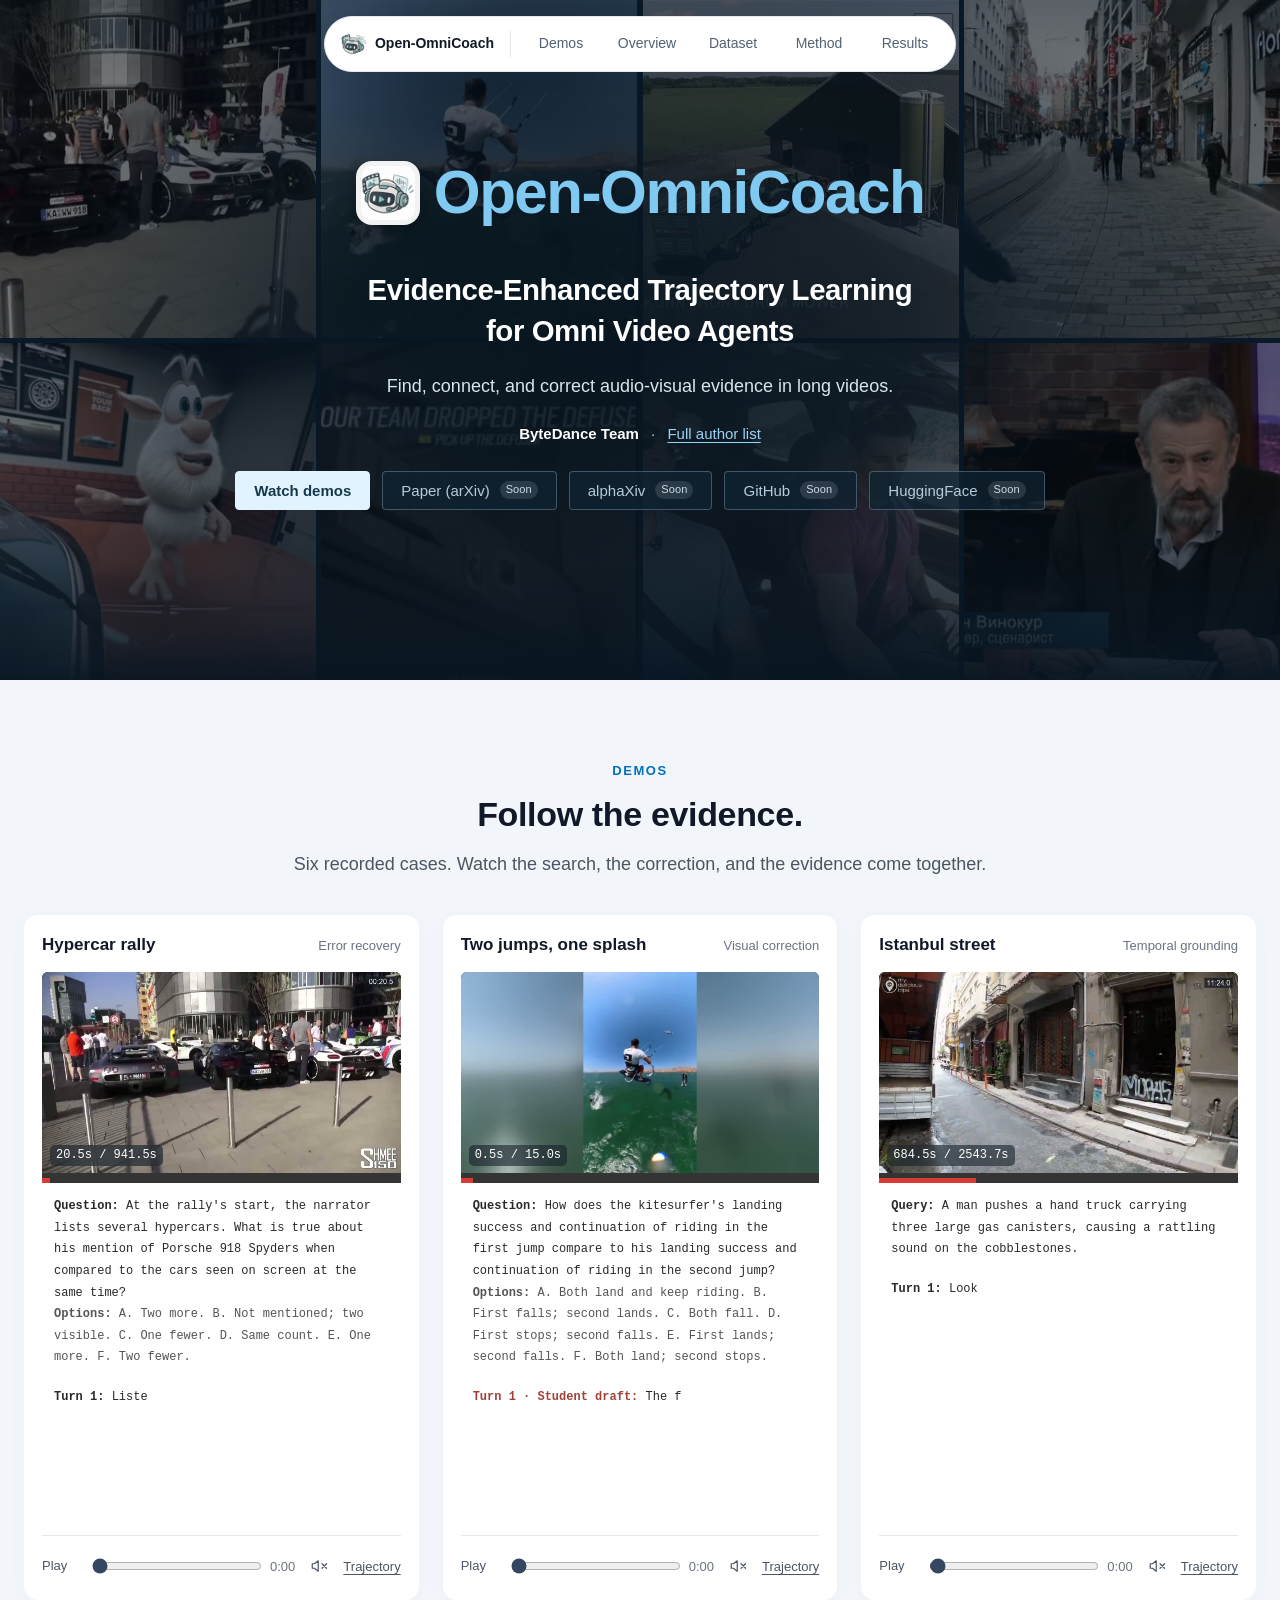
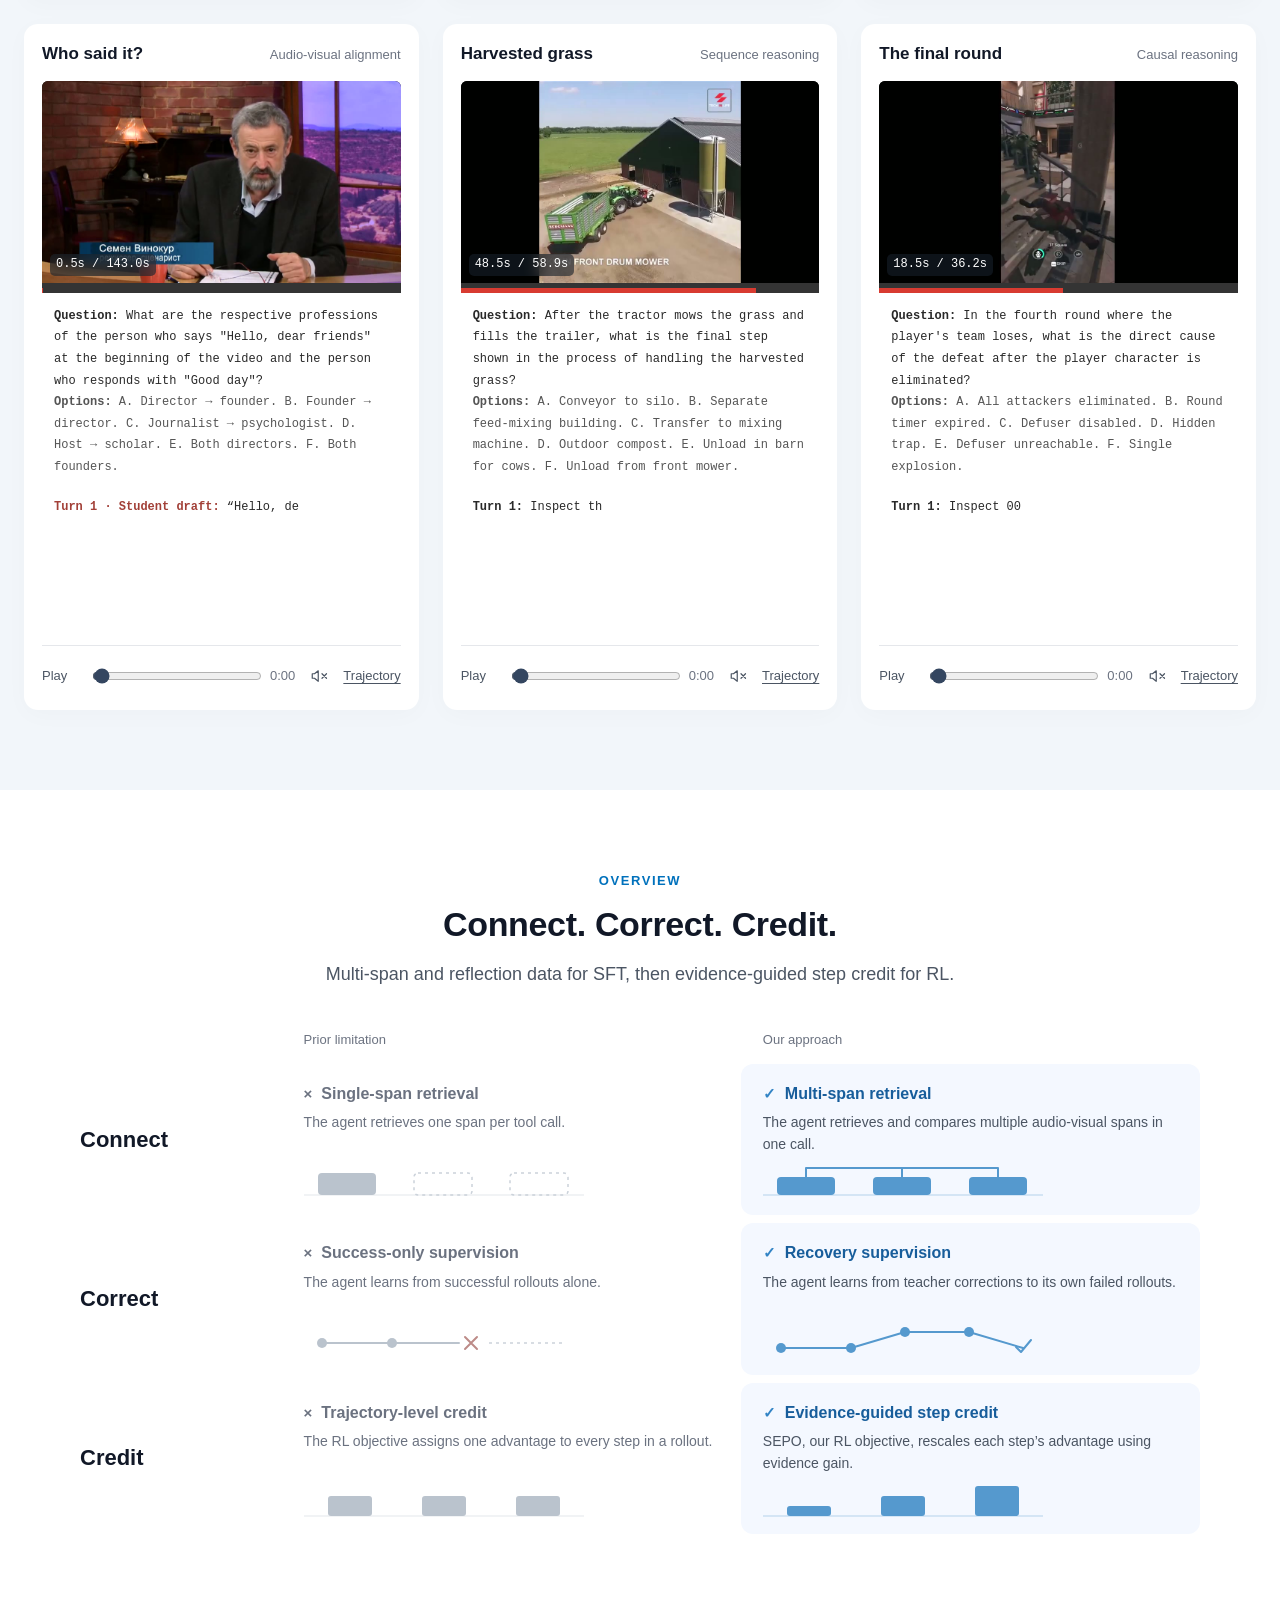
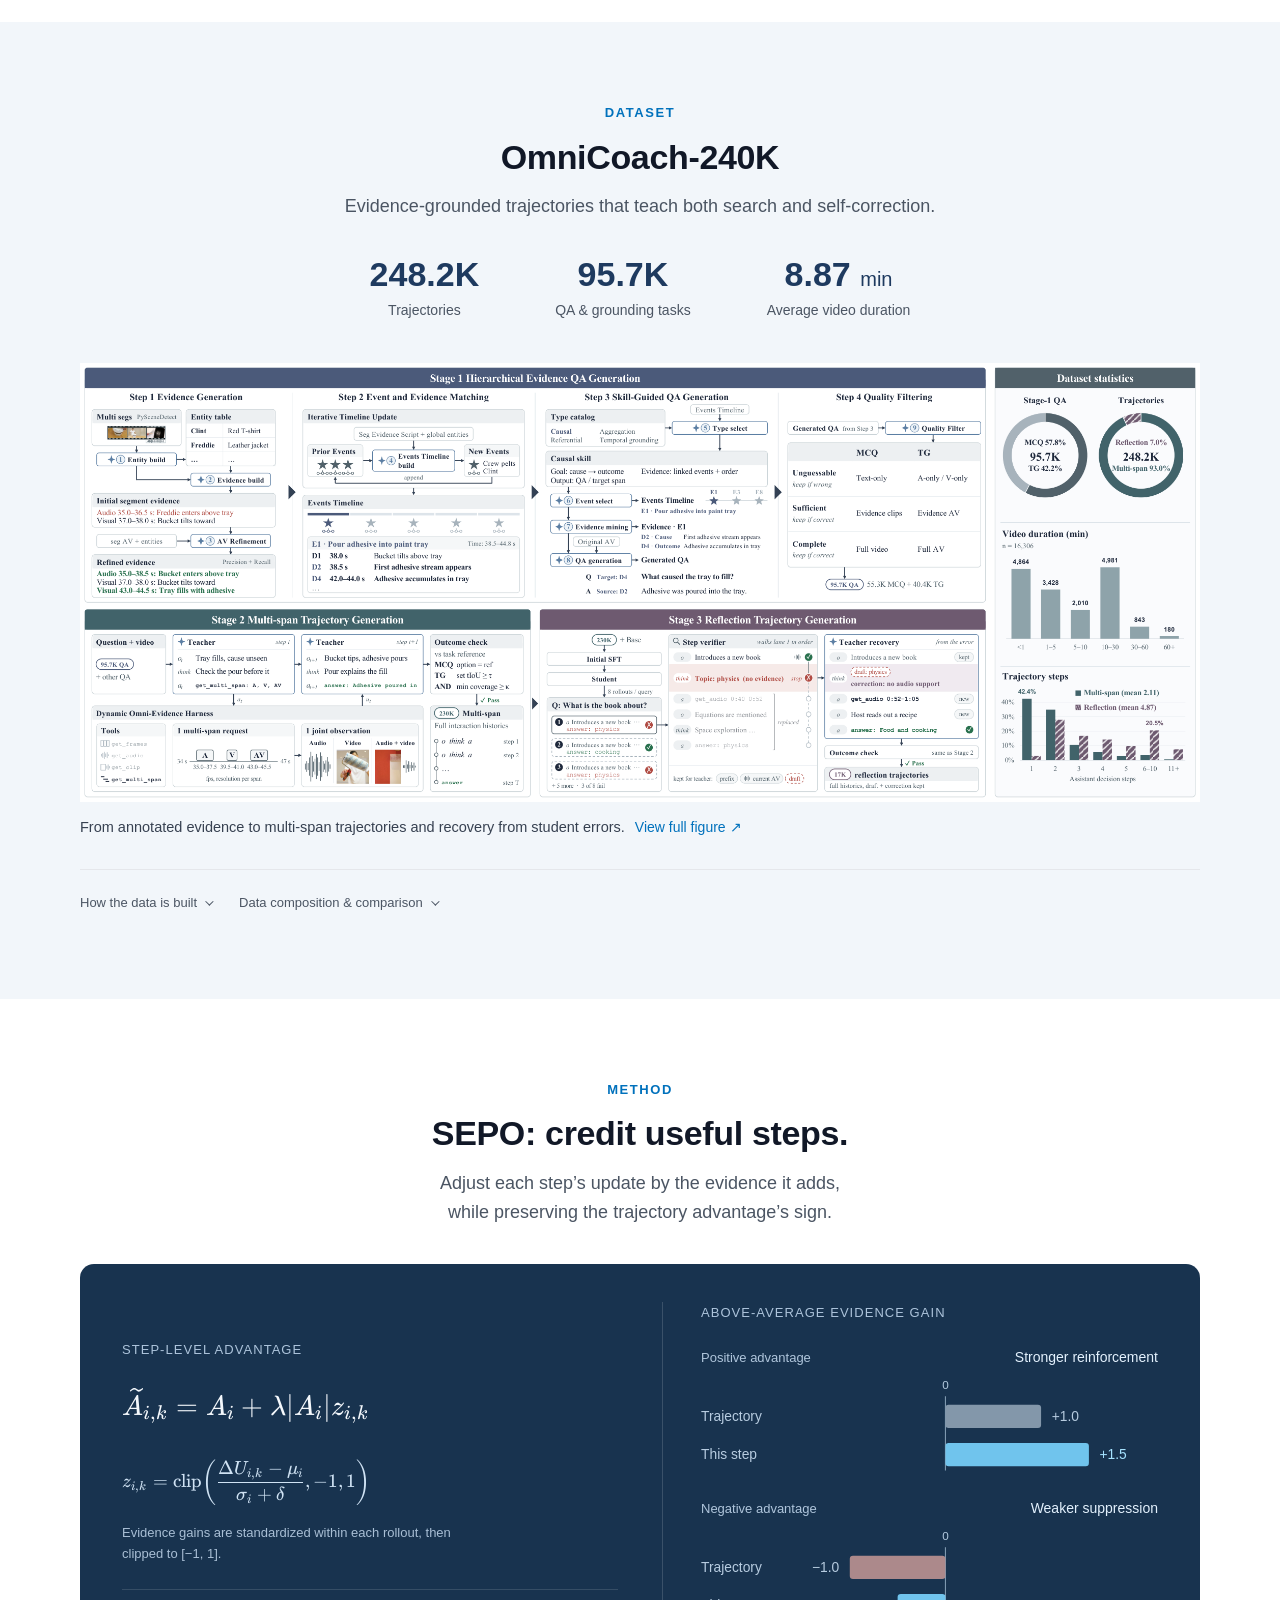
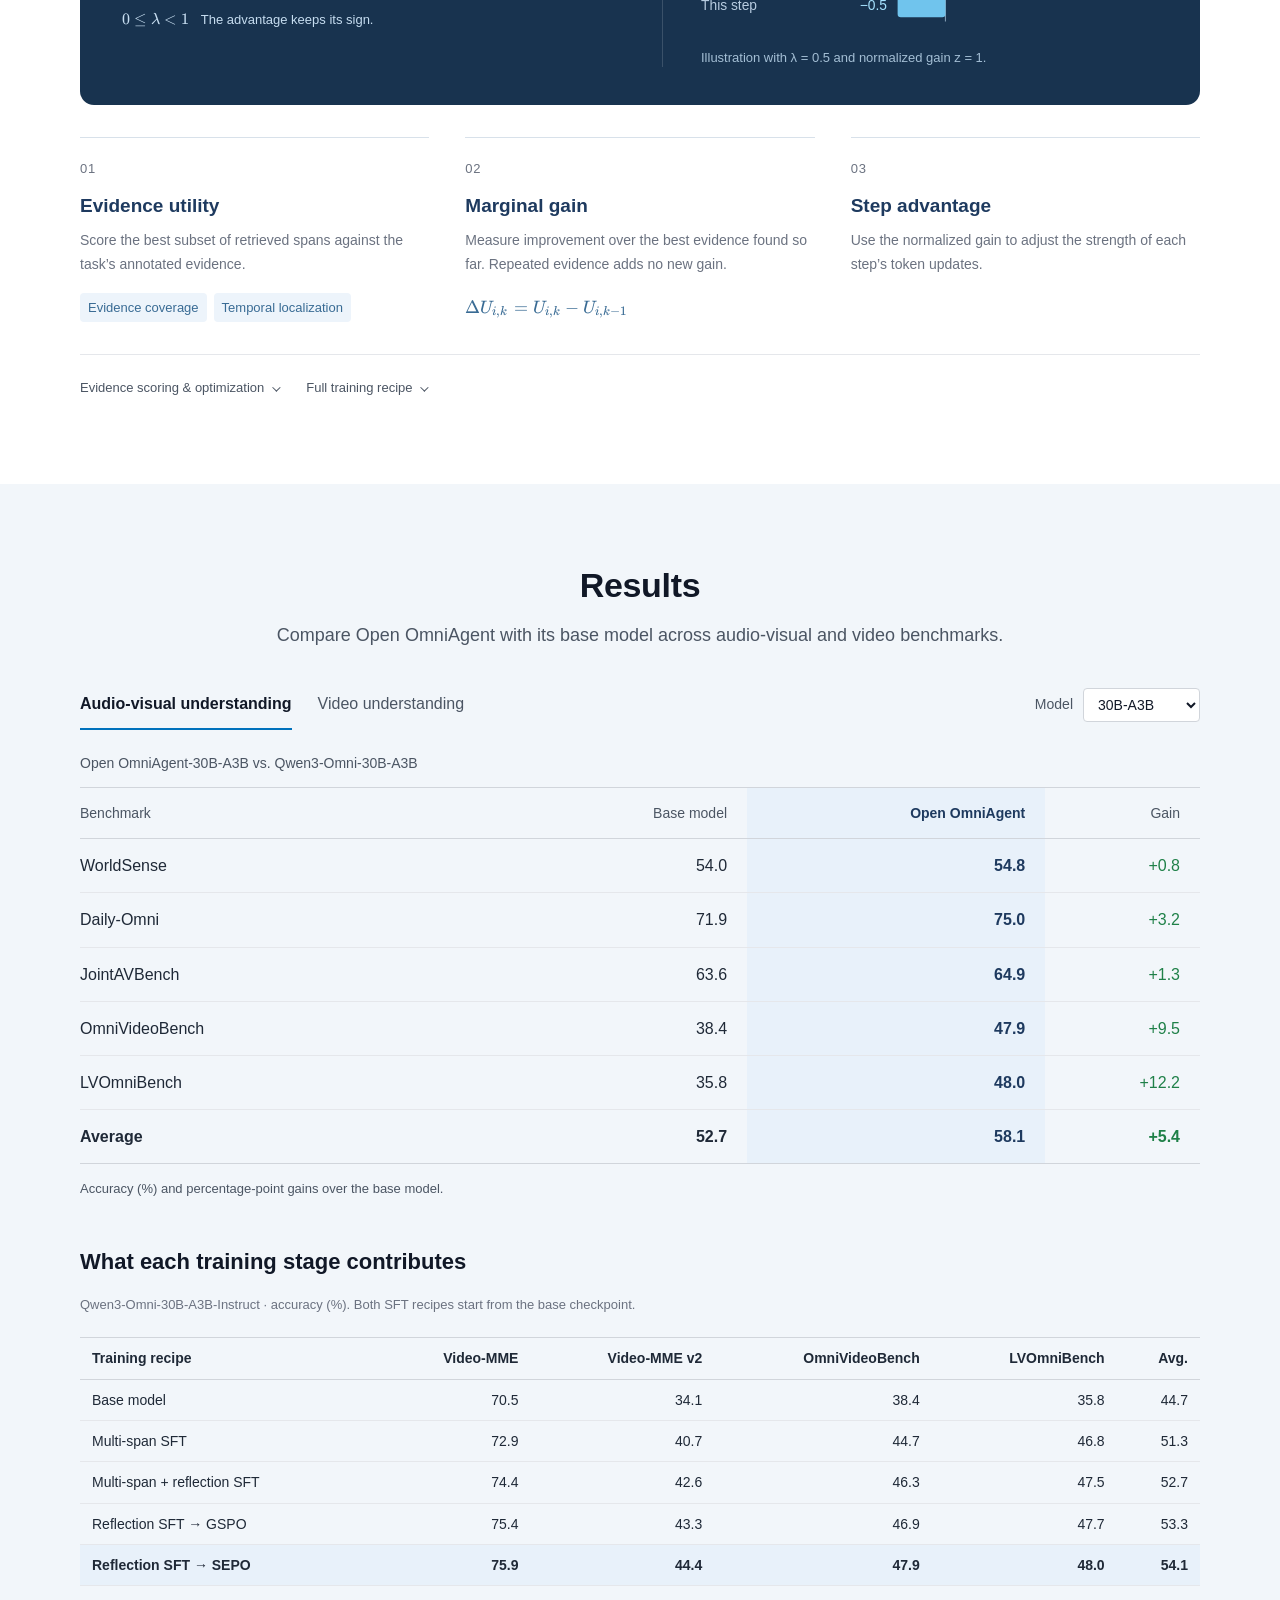
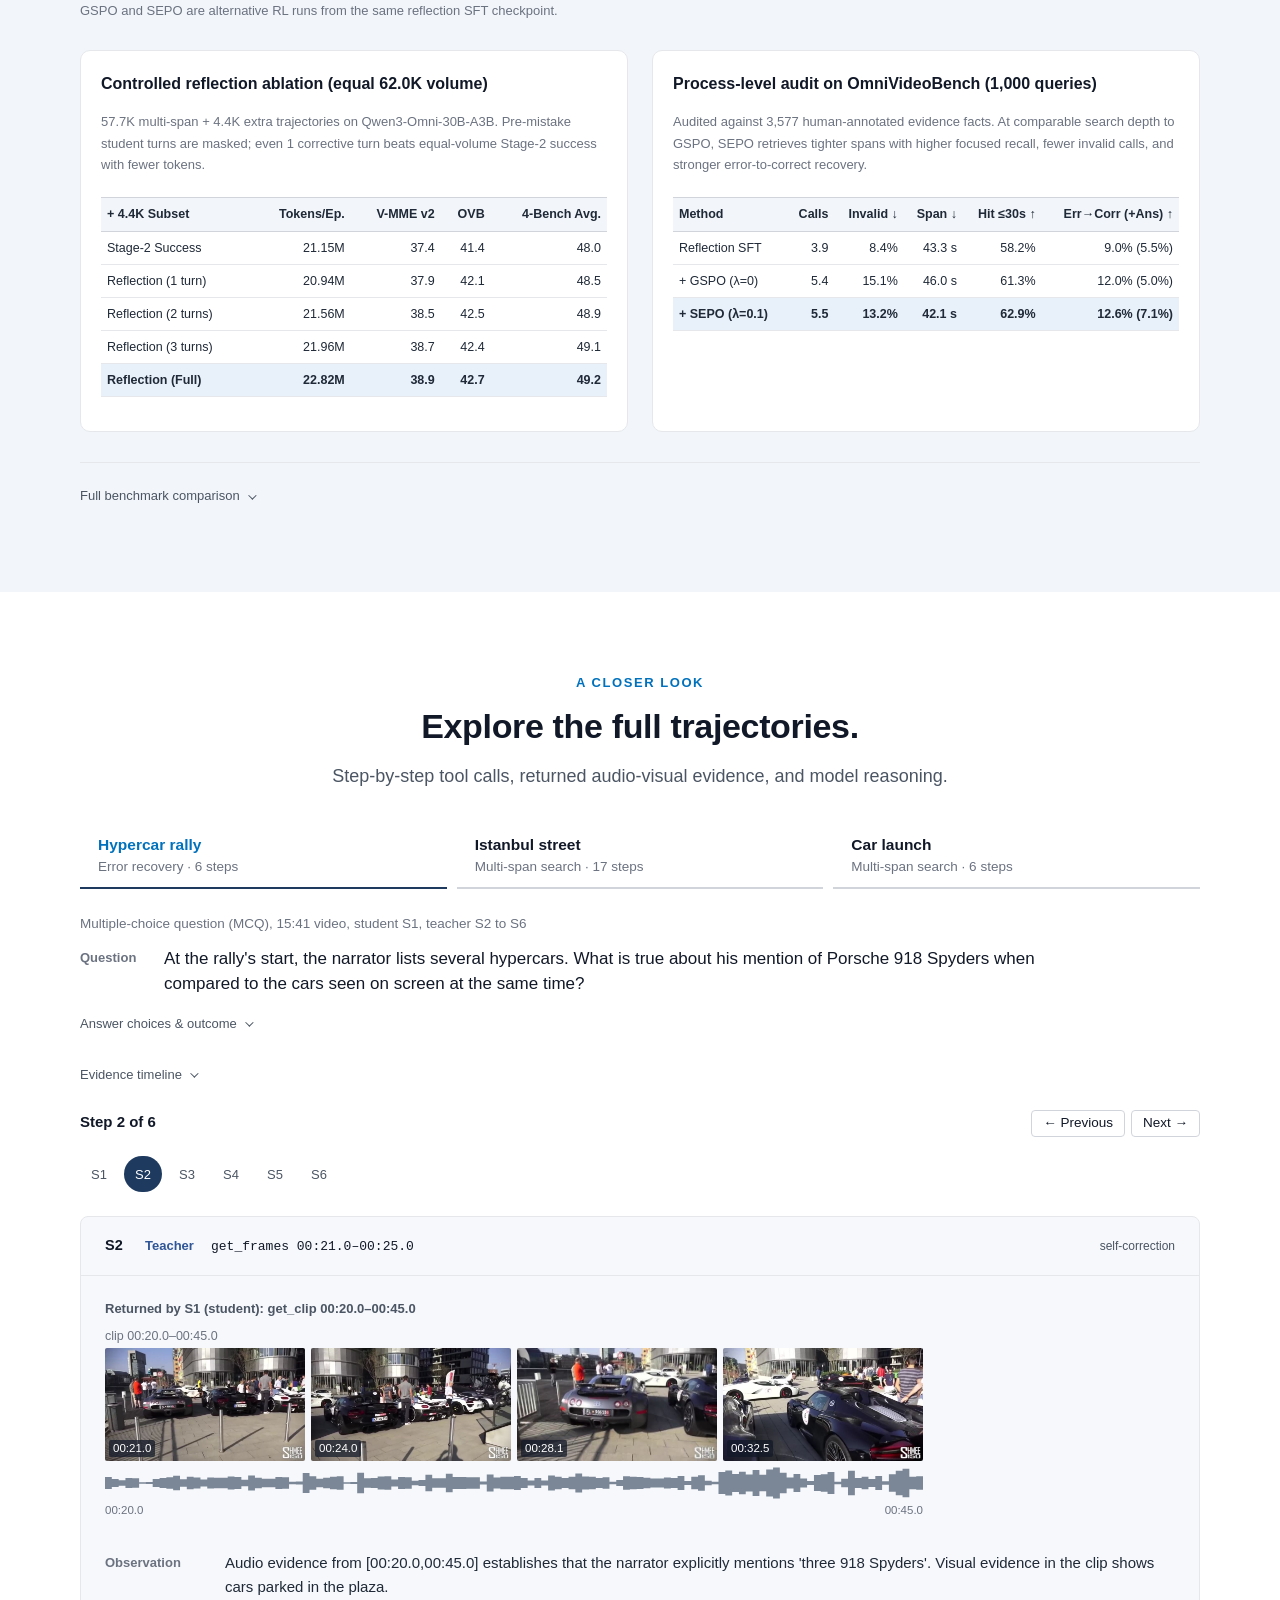
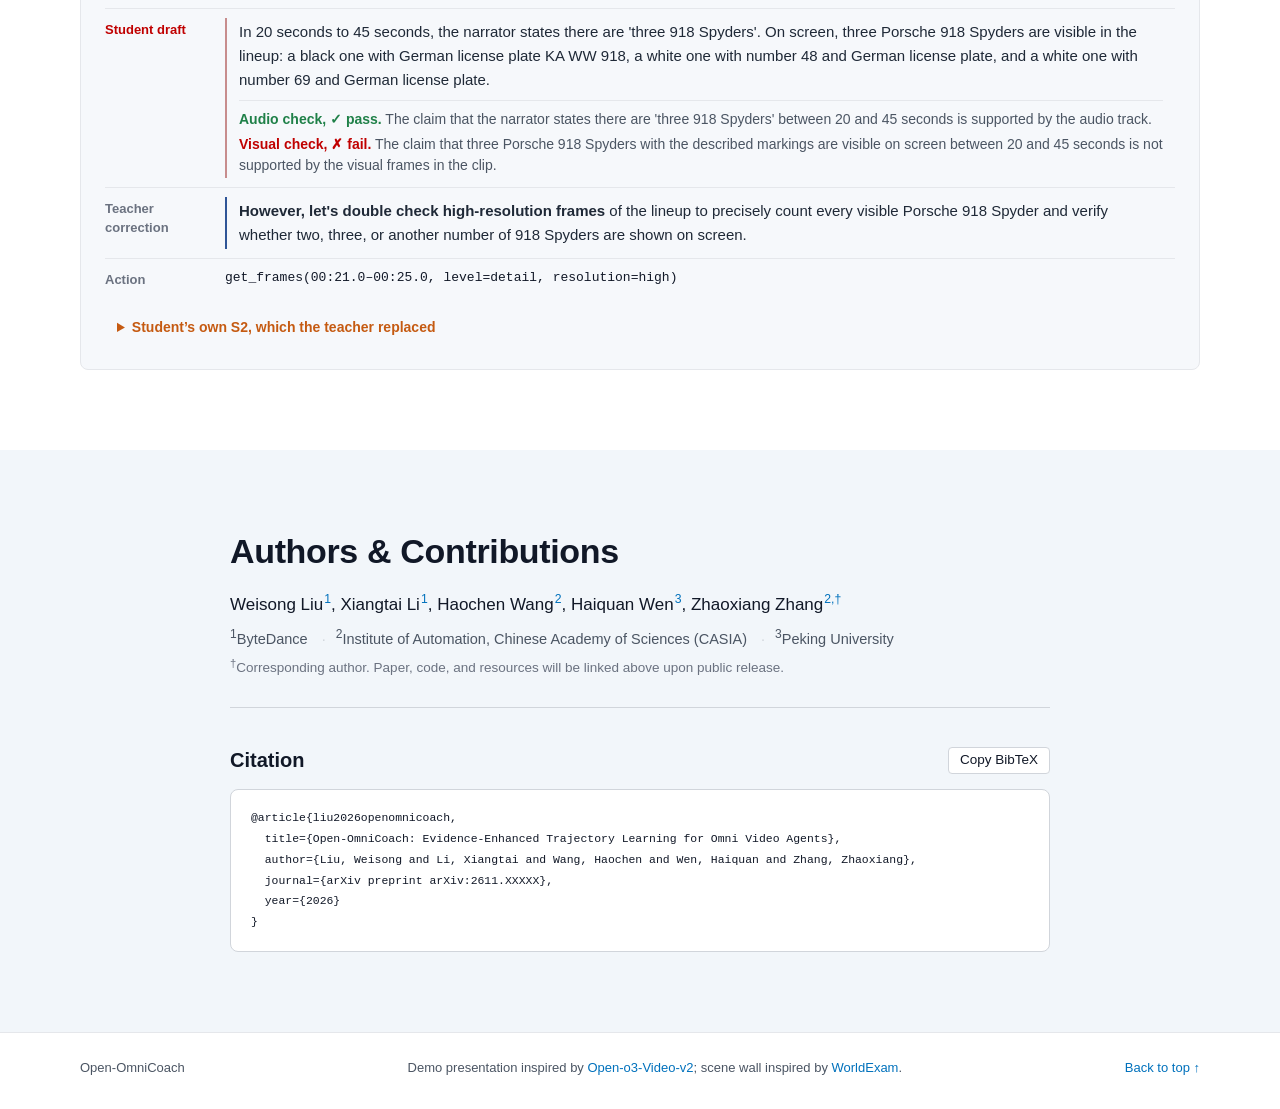
==== index.html @ d77c88f8 "Initial Open-OmniCoach project page Co-authored-by: Cursor <cursoragent@cursor.com>" ====
<!DOCTYPE html>
<html lang="en">
<head>
  <meta charset="utf-8">
  <meta name="viewport" content="width=device-width, initial-scale=1">
  <title>Open-OmniCoach: Evidence-Enhanced Trajectory Learning for Omni Video Agents</title>
  <meta name="description" content="Open-OmniCoach trains omni video agents to find, connect, and correct audio-visual evidence in long videos, with the OmniCoach-240K trajectory dataset and SEPO, a step-level RL method.">
  <link rel="icon" type="image/png" href="static/images/favicon_64.png">
  <link rel="stylesheet" href="static/vendor/katex/katex.min.css?v=0.19.0">
  <link rel="stylesheet" href="static/css/index.css?v=b3f87d8602">
  <script defer src="static/data/traces.js?v=a4534a3183"></script>
  <script defer src="static/data/demos.js?v=e6babc705b"></script>
  <script defer src="static/data/demo_copy.js?v=692813e944"></script>
  <script defer src="static/data/more_demos.js?v=6d86a7ba88"></script>
  <script defer src="static/data/kitesurf_demo.js?v=dd6dd62b85"></script>
  <script defer src="static/js/main.js?v=482e67e0df"></script>
</head>
<body>
<a class="skip-link" href="#demos">Skip to content</a>

<header class="site-nav">
  <div class="nav-inner">
    <a class="brand" href="#top">
      <img src="static/images/icon_128.png" alt="" width="30" height="30">
      <span>Open-OmniCoach</span>
    </a>
    <nav aria-label="Page sections">
      <ul class="nav-links">
        <li><a href="#demos">Demos</a></li>
        <li><a href="#overview">Overview</a></li>
        <li><a href="#data">Dataset</a></li>
        <li><a href="#post-training">Method</a></li>
        <li><a href="#results">Results</a></li>
      </ul>
    </nav>
  </div>
</header>

<main id="top">

  <section class="hero hero-wall" aria-labelledby="paper-title">
    <div class="hero-mosaic" aria-label="Explore eight recorded video cases"></div>
    <div class="hero-scrim" aria-hidden="true"></div>
    <div class="container">
      <h1 class="paper-title" id="paper-title">
        <span class="paper-wordmark"><img class="paper-icon" src="static/images/icon_256.png" alt="" width="64" height="64"><span class="name">Open-OmniCoach</span></span>
        <span class="paper-subtitle">Evidence-Enhanced Trajectory Learning<br class="br-wide"> for Omni Video Agents</span>
      </h1>
      <p class="tagline">Find, connect, and correct audio-visual evidence in long videos.</p>
      <p class="paper-meta"><strong>ByteDance Team</strong> <span aria-hidden="true">·</span> <a href="#authors">Full author list</a></p>
      <div class="link-row">
        <a class="btn btn-primary" href="#demos">Watch demos</a>
        <!-- Replace spans with <a class="btn" href="..."> once public URLs are live -->
        <span class="btn is-pending" aria-disabled="true">Paper (arXiv)<span class="btn-tag">Soon</span></span>
        <span class="btn is-pending" aria-disabled="true">alphaXiv<span class="btn-tag">Soon</span></span>
        <span class="btn is-pending" aria-disabled="true">GitHub<span class="btn-tag">Soon</span></span>
        <span class="btn is-pending" aria-disabled="true">HuggingFace<span class="btn-tag">Soon</span></span>
      </div>
    </div>
  </section>

  <section class="section section-alt" id="demos" aria-labelledby="demos-title">
    <div class="container">
      <div class="section-heading">
        <p class="eyebrow">Demos</p><h2 id="demos-title">Follow the evidence.</h2>
        <p>Six recorded cases. Watch the search, the correction, and the evidence come together.</p>
      </div>

      <div class="demos dm-gallery" id="demo-player">
        <template id="demo-template">
        <article class="dm-panel">
          <header class="dm-case-heading"><h3></h3><span></span></header>
          <div class="dm-canvas">
            <div class="dm-stage">
              <video playsinline muted preload="metadata"></video>
              <img class="dm-still" alt="" hidden>
              <div class="dm-boxes" aria-hidden="true"></div>
              <span class="dm-source-time"></span>
              <p class="dm-error" role="status" hidden></p>
            </div>
            <div class="dm-source-track" aria-hidden="true"><div class="dm-source-spans"></div><div class="dm-source-progress"></div></div>
            <div class="dm-transcript" tabindex="0" role="region" aria-label="Progressive reasoning transcript"></div>
          </div>
          <div class="dm-controls">
            <button type="button" class="dm-play">Play</button>
            <input class="dm-seek" type="range" min="0" max="1" step="0.1" value="0" aria-label="Demo playback position">
            <span class="dm-elapsed"></span>
            <button type="button" class="dm-sound" aria-pressed="false" aria-label="Turn sound on" title="Sound off"><svg viewBox="0 0 24 24" width="18" height="18" aria-hidden="true"><path d="M11 5 6 9H3v6h3l5 4Z"/><path class="sound-muted" d="m16 9 6 6m0-6-6 6"/><path class="sound-waves" d="M15 8a6 6 0 0 1 0 8m3-11a10 10 0 0 1 0 14"/></svg></button>
            <a class="dm-more-link" href="#trajectories">Trajectory</a>
          </div>
        </article>
        </template>
        <noscript><p>The demo player needs JavaScript. The evidence videos are in <code>static/videos/</code>.</p></noscript>
      </div>
    </div>
  </section>

  <section class="section" id="overview" aria-labelledby="overview-title"><div class="container method-overview">
<div class="section-heading"><p class="eyebrow">Overview</p><h2 id="overview-title">Connect. Correct. Credit.</h2><p>Multi-span and reflection data for SFT, then evidence-guided step credit for RL.</p></div>
<table class="feature-table" aria-label="Three training mechanisms">
<thead><tr><th scope="col"><span class="visually-hidden">Mechanism</span></th><th scope="col">Prior limitation</th><th scope="col">Our approach</th></tr></thead>
<tbody>
<tr><th scope="row"><span class="pillar-label">Connect</span></th>
<td data-label="Prior limitation"><div class="feature-cell"><strong><span class="feature-status" aria-hidden="true">×</span>Single-span retrieval</strong><p>The agent retrieves one span per tool call.</p><svg class="micro-diagram" viewBox="0 0 280 36" aria-hidden="true"><path d="M0 30H280" class="micro-track"/><rect x="14" y="8" width="58" height="22" rx="4" fill="currentColor"/><rect x="110" y="8" width="58" height="22" rx="4" class="micro-empty"/><rect x="206" y="8" width="58" height="22" rx="4" class="micro-empty"/></svg></div></td>
<td data-label="Our approach" class="feature-ours"><div class="feature-cell"><strong><span class="feature-status" aria-hidden="true">✓</span>Multi-span retrieval</strong><p>The agent retrieves and compares multiple audio-visual spans in one call.</p><svg class="micro-diagram" viewBox="0 0 280 36" aria-hidden="true"><path d="M0 30H280" class="micro-track"/><path d="M43 12V3H235V12M139 3V12" class="micro-link"/><g fill="currentColor"><rect x="14" y="12" width="58" height="18" rx="4"/><rect x="110" y="12" width="58" height="18" rx="4"/><rect x="206" y="12" width="58" height="18" rx="4"/></g></svg></div></td></tr>
<tr><th scope="row"><span class="pillar-label">Correct</span></th>
<td data-label="Prior limitation"><div class="feature-cell"><strong><span class="feature-status" aria-hidden="true">×</span>Success-only supervision</strong><p>The agent learns from successful rollouts alone.</p><svg class="micro-diagram" viewBox="0 0 280 36" aria-hidden="true"><path d="M18 18H155" class="micro-link"/><g fill="currentColor"><circle cx="18" cy="18" r="5"/><circle cx="88" cy="18" r="5"/></g><path d="M161 12L173 24M173 12L161 24" class="micro-error"/><path d="M185 18H260" class="micro-empty"/></svg></div></td>
<td data-label="Our approach" class="feature-ours"><div class="feature-cell"><strong><span class="feature-status" aria-hidden="true">✓</span>Recovery supervision</strong><p>The agent learns from teacher corrections to its own failed rollouts.</p><svg class="micro-diagram" viewBox="0 0 280 36" aria-hidden="true"><path d="M18 23H88L142 7H206L260 23" class="micro-link"/><g fill="currentColor"><circle cx="18" cy="23" r="5"/><circle cx="88" cy="23" r="5"/><circle cx="142" cy="7" r="5"/><circle cx="206" cy="7" r="5"/></g><path d="M253 22L258 27L268 15" class="micro-link"/></svg></div></td></tr>
<tr><th scope="row"><span class="pillar-label">Credit</span></th>
<td data-label="Prior limitation"><div class="feature-cell"><strong><span class="feature-status" aria-hidden="true">×</span>Trajectory-level credit</strong><p>The RL objective assigns one advantage to every step in a rollout.</p><svg class="micro-diagram" viewBox="0 0 280 36" aria-hidden="true"><path d="M0 32H280" class="micro-track"/><g fill="currentColor"><rect x="24" y="12" width="44" height="20" rx="3"/><rect x="118" y="12" width="44" height="20" rx="3"/><rect x="212" y="12" width="44" height="20" rx="3"/></g></svg></div></td>
<td data-label="Our approach" class="feature-ours"><div class="feature-cell"><strong><span class="feature-status" aria-hidden="true">✓</span>Evidence-guided step credit</strong><p>SEPO, our RL objective, rescales each step’s advantage using evidence gain.</p><svg class="micro-diagram" viewBox="0 0 280 36" aria-hidden="true"><path d="M0 32H280" class="micro-track"/><g fill="currentColor"><rect x="24" y="22" width="44" height="10" rx="3"/><rect x="118" y="12" width="44" height="20" rx="3"/><rect x="212" y="2" width="44" height="30" rx="3"/></g></svg></div></td></tr>
</tbody></table>
</div></section>

  <section class="section section-alt" id="data" aria-labelledby="data-title"><div class="container">
<div class="section-heading"><p class="eyebrow">Dataset</p><h2 id="data-title">OmniCoach-240K</h2><p>Evidence-grounded trajectories that teach both search and self-correction.</p></div>
<dl class="dataset-facts"><div><dt>Trajectories</dt><dd>248.2K</dd></div><div><dt>QA &amp; grounding tasks</dt><dd>95.7K</dd></div><div><dt>Average video duration</dt><dd>8.87 <span>min</span></dd></div></dl>
<figure class="teaser">
<a href="static/images/fig2_pipeline.png?v=300f4fbbd3" title="Open the full-resolution figure">
<img src="static/images/fig2_pipeline_2200.png?v=bbfbd2debd" loading="lazy" decoding="async"
srcset="static/images/fig2_pipeline_2200.png?v=bbfbd2debd 2200w, static/images/fig2_pipeline.png?v=300f4fbbd3 3300w"
sizes="(min-width: 1200px) 1120px, calc(100vw - 48px)"
width="2200" height="863" alt="OmniCoach-240K data generation pipeline."></a>
<figcaption>From annotated evidence to multi-span trajectories and recovery from student errors. <a class="fig-link" href="static/images/fig2_pipeline.png?v=300f4fbbd3">View full figure ↗</a></figcaption>
</figure><div class="supplement-links"><details class="section-details"><summary>How the data is built</summary><div class="details-body"><p><strong>Figure 2. OmniCoach-240K data generation pipeline.</strong> (a) Hierarchical evidence QA generation: fine-grained audio-visual scripts are linked to a global event timeline, supporting skill-guided MCQ and TG generation followed by quality-aware filtering. (b) Multi-span trajectory generation: using Stage-1 and other-source QA samples, a teacher generates trajectories in the Dynamic Omni-Evidence Harness, which supports joint evidence acquisition across multiple time spans and modalities. (c) Reflection trajectory generation: a verifier diagnoses errors in student rollouts. At confirmed recovery points, a teacher preserves the erroneous draft, adds an evidence-grounded correction and a revised action, and continues the interaction. Both teacher and reflection trajectories are retained only after passing task-level outcome checks. <a class="fig-link" href="static/images/fig2_pipeline.png">Full resolution (PNG)</a></p><div class="stages">
<div class="stage">
<h3>Stage 1: Hierarchical Evidence QA Generation</h3>
<p class="stage-meta">95.7K tasks: 55.3K MCQ and 40.4K TG.</p>
<ol class="stage-steps">
<li><b>Fine-grained Evidence Generation.</b> Segment-level audio-visual scripts record people, sound sources, and objects with a global entity table. Audiovisual Script Refinement then re-examines each segment to fix sound-source attribution, boundary drift, and missing facts.</li>
<li><b>Event and Evidence Matching.</b> Scripts are merged into a concise global event timeline. Each event keeps links to its source intervals, so task construction can pick events top-down and expand local evidence bottom-up.</li>
<li><b>Skill-guided QA Generation.</b> 18 MCQ reasoning skills and one TG skill guide the model to compose events and confounding distractors while recording task-level evidence annotations <span class="math"><var>𝒜</var><sub>x</sub></span>.</li>
<li><b>Quality-aware Filtering.</b> Text-only guessable MCQs are dropped. A verifier answers each task from <span class="math"><var>𝒜</var><sub>x</sub></span> alone and from the full video; the answers must agree. TG requires a one-to-one match with a tIoU above threshold.</li>
</ol>
</div>

<div class="stage">
<h3>Stage 2: Multi-Span Trajectory Generation</h3>
<div class="stage-body">
<div class="stage-prose">
<p>A teacher model (Gemini 3.6) interacts with the Dynamic Omni-Evidence Harness. Each trajectory starts with the task, tool specs, timestamped frames covering the whole video at 0.5 FPS (up to 256 frames at 224² pixels), and the full audio track. The teacher may issue up to 32 tool calls. Coarse frames are sampled at 1 FPS, detail frames at 2 FPS; the default longest side is 384 px, with resolution=high up to 1280 px for up to 5 s.</p>
<p>The key extension is <code>get_multi_span</code>, which requests 2–8 ordered intervals in one call, each returning frames, audio, or both. This lets the model compare candidate spans side by side instead of accumulating errors across sequential calls. Trajectories pass an outcome check: correct answer for MCQ, or set-level tIoU plus minimum coverage for TG.</p>
<p class="stage-links">See multi-span retrieval and harness-limit adaptation in the <a href="#trace-launch-S4">Car launch S4–S5 explorer</a>, and 4-span visual search in the <a href="#trace-istanbul-S14">Istanbul S13–S14 explorer</a> / <a href="#demo-istanbul">Istanbul video demo</a>.</p>
</div>
<div class="stage-table">
<table class="tool-table" aria-labelledby="tool-table-title">
<caption class="visually-hidden" id="tool-table-title">Dynamic Omni-Evidence Harness tool interface and per-call limits</caption>
<thead><tr><th scope="col">Tool</th><th scope="col">Intervals</th><th scope="col">Returned evidence</th><th scope="col">Per-call limit</th></tr></thead>
<tbody>
<tr><td><code>get_frames</code></td><td>1</td><td>Sampled frames</td><td>At most 256 frames</td></tr>
<tr><td><code>get_audio</code></td><td>1</td><td>Continuous audio</td><td>At most 256 s</td></tr>
<tr><td><code>get_clip</code></td><td>1</td><td>Frames + audio</td><td>At most 60 s</td></tr>
<tr class="ours"><td><code>get_multi_span</code></td><td>2–8 ordered</td><td>Frames, audio, or both per interval</td><td>At most 256 frames and 128 s audio total</td></tr>
</tbody>
</table>
</div>
</div>
</div>

<div class="stage">
<h3>Stage 3: Reflection Trajectory Generation</h3>
<p class="stage-meta">17.4K reflection trajectories from failed student rollouts.</p>
<ol class="stage-steps">
<li><b>Trajectory Collection.</b> Eight rollouts per query are sampled from the Stage-2 SFT student; failed trajectories are selected for diagnosis.</li>
<li><b>AV-Decoupled Stepwise Verification.</b> A verifier examines key steps in temporal order, checking audio, visual, cross-modal, and agentic support, and stops at the first confirmed error.</li>
<li><b>Same-Turn Recovery.</b> The student's erroneous draft is preserved, an evidence-grounded correction and revised tool call are added in the same turn, and the trajectory continues to a verified final answer.</li>
</ol>
<p class="stage-links">Inspect a real student visual hallucination and teacher high-resolution recovery in the <a href="#trace-porsche-S2">Porsche S2 explorer</a> / <a href="#demo-porsche">Porsche video demo</a>.</p>
</div>
</div>

</div></details><details class="section-details"><summary>Data composition &amp; comparison</summary><div class="details-body"><div class="data-composition">
<figure class="sankey">
<a href="static/images/data_flow_sankey.png?v=30d93db7e4" title="Open the full-resolution figure">
<img src="static/images/data_flow_sankey.png?v=30d93db7e4" loading="lazy" decoding="async" width="1600" height="873" alt="QA data flow behind OmniCoach-240K."></a>
<figcaption><strong>Figure 3. QA data flow behind OmniCoach-240K.</strong> Band widths encode video hours between the first two columns and QA counts afterward. The brackets mark the source videos, Stage-1 (Hierarchical Evidence QA Generation), and the QA samples used for Stage-2 and Stage-3 trajectory generation; other-source QA samples join in the third column. Filtered out: source videos without any retained QA sample. Agentic SFT QA: QA samples covered by at least one retained Stage-2 teacher or Stage-3 reflection trajectory. <a class="fig-link" href="static/images/data_flow_sankey.png">Full resolution (PNG)</a></figcaption>
</figure>

<h3 class="table-title" id="dataset-title">Comparison with existing video and omni-video training datasets</h3>
<table class="dataset-comp" aria-labelledby="dataset-title">
<thead>
<tr>
<th scope="col" rowspan="2">Dataset</th>
<th scope="col" rowspan="2">Mod.</th>
<th scope="col" colspan="4">Diverse QA</th>
<th scope="col" colspan="2">Dynamic Evidence Acquisition</th>
<th scope="col" rowspan="2">Error Recovery</th>
</tr>
<tr>
<th scope="col">#QA</th>
<th scope="col">Formats</th>
<th scope="col">Avg. Duration</th>
<th scope="col">Evidence Ann.</th>
<th scope="col">#Traj.</th>
<th scope="col">Multi-span</th>
</tr>
</thead>
<tbody>
<tr><td>LongVALE</td><td>AV</td><td>N.R.</td><td>TG, FF</td><td>3.9 min</td><td>Time + text</td><td>--</td><td>--</td><td>×</td></tr>
<tr><td>OmniVideo-100K</td><td>AV</td><td>100K</td><td>MCQ, FF</td><td>103 s</td><td>Time + text</td><td>--</td><td>--</td><td>×</td></tr>
<tr><td>LongVT</td><td>V</td><td>N.R.</td><td>TG, FF</td><td>N.R.</td><td>Time</td><td>34.6K</td><td>×</td><td>×</td></tr>
<tr><td>Video-o3</td><td>V</td><td>N.R.</td><td>MCQ, FF</td><td>N.R.</td><td>Time</td><td>173K</td><td>×</td><td>✓<sup>†</sup></td></tr>
<tr><td>OmniAgent</td><td>AV</td><td>N.R.</td><td>TG, MCQ, FF</td><td>N.R.</td><td>N.R.</td><td>58K</td><td>×</td><td>✓<sup>†</sup></td></tr>
<tr class="ours"><th scope="row">Open OmniCoach (Ours)</th><td>AV</td><td>95.7K</td><td>TG, MCQ, FF</td><td>8.87 min</td><td>Time + modality</td><td>248.2K</td><td>✓</td><td>✓</td></tr>
</tbody>
</table>
<p class="table-note">TG: temporal grounding; MCQ: multiple-choice QA; FF: free-form QA/generation; N.R.: not reported. For Ours, average duration is the mean duration of unique videos covered by QA data. In Error Recovery, ✓<sup>†</sup> denotes synthetic self-reflection samples (Video-o3) or teacher retries on environment errors (OmniAgent), whereas Open OmniCoach recovers from failed student rollouts.</p>
</div></div></details></div></div></section>

  <section class="section" id="post-training" aria-labelledby="post-training-title"><div class="container">
<div class="section-heading"><p class="eyebrow">Method</p><h2 id="post-training-title">SEPO: credit useful steps.</h2><p>Adjust each step’s update by the evidence it adds, while preserving the trajectory advantage’s sign.</p></div>
<div class="sepo-lab" aria-label="How SEPO adjusts step advantages">
  <div class="sepo-rule">
    <p class="sepo-label">Step-level advantage</p>
    <div class="sepo-main-math"><!-- math:advantage --><span class="katex"><span class="katex-mathml"><math xmlns="http://www.w3.org/1998/Math/MathML"><semantics><mrow><msub><mover accent="true"><mi>A</mi><mo stretchy="true">~</mo></mover><mrow><mi>i</mi><mo separator="true">,</mo><mi>k</mi></mrow></msub><mo>=</mo><msub><mi>A</mi><mi>i</mi></msub><mo>+</mo><mi>λ</mi><mo stretchy="false">∣</mo><msub><mi>A</mi><mi>i</mi></msub><mo stretchy="false">∣</mo><msub><mi>z</mi><mrow><mi>i</mi><mo separator="true">,</mo><mi>k</mi></mrow></msub></mrow><annotation encoding="application/x-tex">\widetilde A_{i,k}=A_i+\lambda\lvert A_i\rvert z_{i,k}</annotation></semantics></math></span><span class="katex-html" aria-hidden="true"><span class="katex-base"><span class="katex-strut" style="height:1.2294em;vertical-align:-0.2861em;"></span><span class="mord"><span class="mord katex-accent"><span class="vlist-t"><span class="vlist-r"><span class="vlist" style="height:0.9433em;"><span style="top:-3em;"><span class="pstrut" style="height:3em;"></span><span class="mord mathnormal">A</span></span><span class="svg-align" style="width:calc(100% - 0.2778em);margin-left:0.2778em;top:-3.6833em;"><span class="pstrut" style="height:3em;"></span><span style="height:0.26em;"><svg xmlns="http://www.w3.org/2000/svg" width="100%" height="0.26em" viewBox="0 0 600 260" preserveAspectRatio="none"><path d="M200 55.538c-77 0-168 73.953-177 73.953-3 0-7
-2.175-9-5.437L2 97c-1-2-2-4-2-6 0-4 2-7 5-9l20-12C116 12 171 0 207 0c86 0
 114 68 191 68 78 0 168-68 177-68 4 0 7 2 9 5l12 19c1 2.175 2 4.35 2 6.525 0
 4.35-2 7.613-5 9.788l-19 13.05c-92 63.077-116.937 75.308-183 76.128
-68.267.847-113-73.952-191-73.952z"/></svg></span></span></span></span></span></span><span class="msupsub"><span class="vlist-t vlist-t2"><span class="vlist-r"><span class="vlist" style="height:0.3361em;"><span style="top:-2.55em;margin-left:0em;margin-right:0.05em;"><span class="pstrut" style="height:2.7em;"></span><span class="katex-sizing reset-size6 size3 mtight"><span class="mord mtight"><span class="mord mathnormal mtight">i</span><span class="mpunct mtight">,</span><span class="mord mathnormal mtight" style="margin-right:0.0315em;">k</span></span></span></span></span><span class="vlist-s">​</span></span><span class="vlist-r"><span class="vlist" style="height:0.2861em;"><span></span></span></span></span></span></span><span class="mspace" style="margin-right:0.2778em;"></span><span class="mrel">=</span><span class="mspace" style="margin-right:0.2778em;"></span></span><span class="katex-base"><span class="katex-strut" style="height:0.8333em;vertical-align:-0.15em;"></span><span class="mord"><span class="mord mathnormal">A</span><span class="msupsub"><span class="vlist-t vlist-t2"><span class="vlist-r"><span class="vlist" style="height:0.3117em;"><span style="top:-2.55em;margin-left:0em;margin-right:0.05em;"><span class="pstrut" style="height:2.7em;"></span><span class="katex-sizing reset-size6 size3 mtight"><span class="mord mathnormal mtight">i</span></span></span></span><span class="vlist-s">​</span></span><span class="vlist-r"><span class="vlist" style="height:0.15em;"><span></span></span></span></span></span></span><span class="mspace" style="margin-right:0.2222em;"></span><span class="mbin">+</span><span class="mspace" style="margin-right:0.2222em;"></span></span><span class="katex-base"><span class="katex-strut" style="height:1.0361em;vertical-align:-0.2861em;"></span><span class="mord mathnormal">λ</span><span class="mopen">∣</span><span class="mord"><span class="mord mathnormal">A</span><span class="msupsub"><span class="vlist-t vlist-t2"><span class="vlist-r"><span class="vlist" style="height:0.3117em;"><span style="top:-2.55em;margin-left:0em;margin-right:0.05em;"><span class="pstrut" style="height:2.7em;"></span><span class="katex-sizing reset-size6 size3 mtight"><span class="mord mathnormal mtight">i</span></span></span></span><span class="vlist-s">​</span></span><span class="vlist-r"><span class="vlist" style="height:0.15em;"><span></span></span></span></span></span></span><span class="mclose">∣</span><span class="mord"><span class="mord mathnormal" style="margin-right:0.044em;">z</span><span class="msupsub"><span class="vlist-t vlist-t2"><span class="vlist-r"><span class="vlist" style="height:0.3361em;"><span style="top:-2.55em;margin-left:-0.044em;margin-right:0.05em;"><span class="pstrut" style="height:2.7em;"></span><span class="katex-sizing reset-size6 size3 mtight"><span class="mord mtight"><span class="mord mathnormal mtight">i</span><span class="mpunct mtight">,</span><span class="mord mathnormal mtight" style="margin-right:0.0315em;">k</span></span></span></span></span><span class="vlist-s">​</span></span><span class="vlist-r"><span class="vlist" style="height:0.2861em;"><span></span></span></span></span></span></span></span></span></span><!-- /math:advantage --></div>
    <div class="sepo-normalized-math"><!-- math:normalized --><span class="katex-display"><span class="katex"><span class="katex-mathml"><math xmlns="http://www.w3.org/1998/Math/MathML" display="block"><semantics><mrow><msub><mi>z</mi><mrow><mi>i</mi><mo separator="true">,</mo><mi>k</mi></mrow></msub><mo>=</mo><mi mathvariant="normal">clip</mi><mo>⁡</mo><mtext> ⁣</mtext><mrow><mo fence="true">(</mo><mfrac><mrow><mi mathvariant="normal">Δ</mi><msub><mi>U</mi><mrow><mi>i</mi><mo separator="true">,</mo><mi>k</mi></mrow></msub><mo>−</mo><msub><mi>μ</mi><mi>i</mi></msub></mrow><mrow><msub><mi>σ</mi><mi>i</mi></msub><mo>+</mo><mi>δ</mi></mrow></mfrac><mo separator="true">,</mo><mo>−</mo><mn>1</mn><mo separator="true">,</mo><mn>1</mn><mo fence="true">)</mo></mrow></mrow><annotation encoding="application/x-tex">z_{i,k}=\operatorname{clip}\!\left(\frac{\Delta U_{i,k}-\mu_i}{\sigma_i+\delta},-1,1\right)</annotation></semantics></math></span><span class="katex-html" aria-hidden="true"><span class="katex-base"><span class="katex-strut" style="height:0.7167em;vertical-align:-0.2861em;"></span><span class="mord"><span class="mord mathnormal" style="margin-right:0.044em;">z</span><span class="msupsub"><span class="vlist-t vlist-t2"><span class="vlist-r"><span class="vlist" style="height:0.3361em;"><span style="top:-2.55em;margin-left:-0.044em;margin-right:0.05em;"><span class="pstrut" style="height:2.7em;"></span><span class="katex-sizing reset-size6 size3 mtight"><span class="mord mtight"><span class="mord mathnormal mtight">i</span><span class="mpunct mtight">,</span><span class="mord mathnormal mtight" style="margin-right:0.0315em;">k</span></span></span></span></span><span class="vlist-s">​</span></span><span class="vlist-r"><span class="vlist" style="height:0.2861em;"><span></span></span></span></span></span></span><span class="mspace" style="margin-right:0.2778em;"></span><span class="mrel">=</span><span class="mspace" style="margin-right:0.2778em;"></span></span><span class="katex-base"><span class="katex-strut" style="height:2.4em;vertical-align:-0.95em;"></span><span class="mop"><span class="mord mathrm">clip</span></span><span class="mspace" style="margin-right:-0.1667em;"></span><span class="mspace" style="margin-right:0.1667em;"></span><span class="minner"><span class="mopen delimcenter" style="top:0em;"><span class="delimsizing size3">(</span></span><span class="mord"><span class="mopen nulldelimiter"></span><span class="mfrac"><span class="vlist-t vlist-t2"><span class="vlist-r"><span class="vlist" style="height:1.3603em;"><span style="top:-2.314em;"><span class="pstrut" style="height:3em;"></span><span class="mord"><span class="mord"><span class="mord mathnormal" style="margin-right:0.0359em;">σ</span><span class="msupsub"><span class="vlist-t vlist-t2"><span class="vlist-r"><span class="vlist" style="height:0.3117em;"><span style="top:-2.55em;margin-left:-0.0359em;margin-right:0.05em;"><span class="pstrut" style="height:2.7em;"></span><span class="katex-sizing reset-size6 size3 mtight"><span class="mord mathnormal mtight">i</span></span></span></span><span class="vlist-s">​</span></span><span class="vlist-r"><span class="vlist" style="height:0.15em;"><span></span></span></span></span></span></span><span class="mspace" style="margin-right:0.2222em;"></span><span class="mbin">+</span><span class="mspace" style="margin-right:0.2222em;"></span><span class="mord mathnormal" style="margin-right:0.0379em;">δ</span></span></span><span style="top:-3.23em;"><span class="pstrut" style="height:3em;"></span><span class="frac-line" style="border-bottom-width:0.04em;"></span></span><span style="top:-3.677em;"><span class="pstrut" style="height:3em;"></span><span class="mord"><span class="mord">Δ</span><span class="mord"><span class="mord mathnormal" style="margin-right:0.109em;">U</span><span class="msupsub"><span class="vlist-t vlist-t2"><span class="vlist-r"><span class="vlist" style="height:0.3361em;"><span style="top:-2.55em;margin-left:-0.109em;margin-right:0.05em;"><span class="pstrut" style="height:2.7em;"></span><span class="katex-sizing reset-size6 size3 mtight"><span class="mord mtight"><span class="mord mathnormal mtight">i</span><span class="mpunct mtight">,</span><span class="mord mathnormal mtight" style="margin-right:0.0315em;">k</span></span></span></span></span><span class="vlist-s">​</span></span><span class="vlist-r"><span class="vlist" style="height:0.2861em;"><span></span></span></span></span></span></span><span class="mspace" style="margin-right:0.2222em;"></span><span class="mbin">−</span><span class="mspace" style="margin-right:0.2222em;"></span><span class="mord"><span class="mord mathnormal">μ</span><span class="msupsub"><span class="vlist-t vlist-t2"><span class="vlist-r"><span class="vlist" style="height:0.3117em;"><span style="top:-2.55em;margin-left:0em;margin-right:0.05em;"><span class="pstrut" style="height:2.7em;"></span><span class="katex-sizing reset-size6 size3 mtight"><span class="mord mathnormal mtight">i</span></span></span></span><span class="vlist-s">​</span></span><span class="vlist-r"><span class="vlist" style="height:0.15em;"><span></span></span></span></span></span></span></span></span></span><span class="vlist-s">​</span></span><span class="vlist-r"><span class="vlist" style="height:0.836em;"><span></span></span></span></span></span><span class="mclose nulldelimiter"></span></span><span class="mpunct">,</span><span class="mspace" style="margin-right:0.1667em;"></span><span class="mord">−</span><span class="mord">1</span><span class="mpunct">,</span><span class="mspace" style="margin-right:0.1667em;"></span><span class="mord">1</span><span class="mclose delimcenter" style="top:0em;"><span class="delimsizing size3">)</span></span></span></span></span></span></span><!-- /math:normalized --></div>
    <p class="sepo-rule-note">Evidence gains are standardized within each rollout, then clipped to [−1, 1].</p>
    <div class="sepo-guarantee"><span><!-- math:bound --><span class="katex"><span class="katex-mathml"><math xmlns="http://www.w3.org/1998/Math/MathML"><semantics><mrow><mn>0</mn><mo>≤</mo><mi>λ</mi><mo>&lt;</mo><mn>1</mn></mrow><annotation encoding="application/x-tex">0\leq\lambda&lt;1</annotation></semantics></math></span><span class="katex-html" aria-hidden="true"><span class="katex-base"><span class="katex-strut" style="height:0.7804em;vertical-align:-0.136em;"></span><span class="mord">0</span><span class="mspace" style="margin-right:0.2778em;"></span><span class="mrel">≤</span><span class="mspace" style="margin-right:0.2778em;"></span></span><span class="katex-base"><span class="katex-strut" style="height:0.7335em;vertical-align:-0.0391em;"></span><span class="mord mathnormal">λ</span><span class="mspace" style="margin-right:0.2778em;"></span><span class="mrel">&lt;</span><span class="mspace" style="margin-right:0.2778em;"></span></span><span class="katex-base"><span class="katex-strut" style="height:0.6444em;"></span><span class="mord">1</span></span></span></span><!-- /math:bound --></span><span>The advantage keeps its sign.</span></div>
  </div>
  <div class="sepo-effects">
    <p class="sepo-label">Above-average evidence gain</p>
    <figure class="sepo-effect">
      <figcaption><span>Positive advantage</span><strong>Stronger reinforcement</strong></figcaption>
      <svg viewBox="0 0 430 92" role="img" aria-label="Positive advantage: trajectory plus 1 becomes step advantage plus 1.5.">
        <path class="sepo-zero" d="M230 18V88"/><text class="sepo-zero-label" x="230" y="11">0</text>
        <text class="sepo-bar-label" x="0" y="41">Trajectory</text><rect class="sepo-before" x="230" y="26" width="90" height="22" rx="3"/><text class="sepo-value" x="330" y="41">+1.0</text>
        <text class="sepo-bar-label" x="0" y="77">This step</text><rect class="sepo-after" x="230" y="62" width="135" height="22" rx="3"/><text class="sepo-value sepo-value-after" x="375" y="77">+1.5</text>
      </svg>
    </figure>
    <figure class="sepo-effect">
      <figcaption><span>Negative advantage</span><strong>Weaker suppression</strong></figcaption>
      <svg viewBox="0 0 430 92" role="img" aria-label="Negative advantage: trajectory minus 1 becomes step advantage minus 0.5. Both remain below zero.">
        <path class="sepo-zero" d="M230 18V88"/><text class="sepo-zero-label" x="230" y="11">0</text>
        <text class="sepo-bar-label" x="0" y="41">Trajectory</text><rect class="sepo-before sepo-before-negative" x="140" y="26" width="90" height="22" rx="3"/><text class="sepo-value sepo-value-negative" x="130" y="41">−1.0</text>
        <text class="sepo-bar-label" x="0" y="77">This step</text><rect class="sepo-after" x="185" y="62" width="45" height="22" rx="3"/><text class="sepo-value sepo-value-negative sepo-value-after" x="175" y="77">−0.5</text>
      </svg>
    </figure>
    <p class="sepo-example-note">Illustration with λ = 0.5 and normalized gain z = 1.</p>
  </div>
</div>
<ol class="sepo-mechanics">
  <li><span class="sepo-index">01</span><h3>Evidence utility</h3><p>Score the best subset of retrieved spans against the task’s annotated evidence.</p><div class="sepo-score-tags"><span>Evidence coverage</span><span>Temporal localization</span></div></li>
  <li><span class="sepo-index">02</span><h3>Marginal gain</h3><p>Measure improvement over the best evidence found so far. Repeated evidence adds no new gain.</p><div class="sepo-gain-math"><!-- math:gain --><span class="katex"><span class="katex-mathml"><math xmlns="http://www.w3.org/1998/Math/MathML"><semantics><mrow><mi mathvariant="normal">Δ</mi><msub><mi>U</mi><mrow><mi>i</mi><mo separator="true">,</mo><mi>k</mi></mrow></msub><mo>=</mo><msub><mi>U</mi><mrow><mi>i</mi><mo separator="true">,</mo><mi>k</mi></mrow></msub><mo>−</mo><msub><mi>U</mi><mrow><mi>i</mi><mo separator="true">,</mo><mi>k</mi><mo>−</mo><mn>1</mn></mrow></msub></mrow><annotation encoding="application/x-tex">\Delta U_{i,k}=U_{i,k}-U_{i,k-1}</annotation></semantics></math></span><span class="katex-html" aria-hidden="true"><span class="katex-base"><span class="katex-strut" style="height:0.9694em;vertical-align:-0.2861em;"></span><span class="mord">Δ</span><span class="mord"><span class="mord mathnormal" style="margin-right:0.109em;">U</span><span class="msupsub"><span class="vlist-t vlist-t2"><span class="vlist-r"><span class="vlist" style="height:0.3361em;"><span style="top:-2.55em;margin-left:-0.109em;margin-right:0.05em;"><span class="pstrut" style="height:2.7em;"></span><span class="katex-sizing reset-size6 size3 mtight"><span class="mord mtight"><span class="mord mathnormal mtight">i</span><span class="mpunct mtight">,</span><span class="mord mathnormal mtight" style="margin-right:0.0315em;">k</span></span></span></span></span><span class="vlist-s">​</span></span><span class="vlist-r"><span class="vlist" style="height:0.2861em;"><span></span></span></span></span></span></span><span class="mspace" style="margin-right:0.2778em;"></span><span class="mrel">=</span><span class="mspace" style="margin-right:0.2778em;"></span></span><span class="katex-base"><span class="katex-strut" style="height:0.9694em;vertical-align:-0.2861em;"></span><span class="mord"><span class="mord mathnormal" style="margin-right:0.109em;">U</span><span class="msupsub"><span class="vlist-t vlist-t2"><span class="vlist-r"><span class="vlist" style="height:0.3361em;"><span style="top:-2.55em;margin-left:-0.109em;margin-right:0.05em;"><span class="pstrut" style="height:2.7em;"></span><span class="katex-sizing reset-size6 size3 mtight"><span class="mord mtight"><span class="mord mathnormal mtight">i</span><span class="mpunct mtight">,</span><span class="mord mathnormal mtight" style="margin-right:0.0315em;">k</span></span></span></span></span><span class="vlist-s">​</span></span><span class="vlist-r"><span class="vlist" style="height:0.2861em;"><span></span></span></span></span></span></span><span class="mspace" style="margin-right:0.2222em;"></span><span class="mbin">−</span><span class="mspace" style="margin-right:0.2222em;"></span></span><span class="katex-base"><span class="katex-strut" style="height:0.9694em;vertical-align:-0.2861em;"></span><span class="mord"><span class="mord mathnormal" style="margin-right:0.109em;">U</span><span class="msupsub"><span class="vlist-t vlist-t2"><span class="vlist-r"><span class="vlist" style="height:0.3361em;"><span style="top:-2.55em;margin-left:-0.109em;margin-right:0.05em;"><span class="pstrut" style="height:2.7em;"></span><span class="katex-sizing reset-size6 size3 mtight"><span class="mord mtight"><span class="mord mathnormal mtight">i</span><span class="mpunct mtight">,</span><span class="mord mathnormal mtight" style="margin-right:0.0315em;">k</span><span class="mbin mtight">−</span><span class="mord mtight">1</span></span></span></span></span><span class="vlist-s">​</span></span><span class="vlist-r"><span class="vlist" style="height:0.2861em;"><span></span></span></span></span></span></span></span></span></span><!-- /math:gain --></div></li>
  <li><span class="sepo-index">03</span><h3>Step advantage</h3><p>Use the normalized gain to adjust the strength of each step’s token updates.</p></li>
</ol>
<div class="supplement-links">
  <details class="section-details"><summary>Evidence scoring &amp; optimization</summary><div class="details-body sepo-details">
    <p><strong>Task-specific evidence utility.</strong> The scorer matches the modalities and temporal intervals of retrieved spans to the task’s evidence annotations. For QA, it combines coverage and locality: <span class="sepo-inline-math"><!-- math:scoring --><span class="katex"><span class="katex-mathml"><math xmlns="http://www.w3.org/1998/Math/MathML"><semantics><mrow><msub><mi>q</mi><mi>m</mi></msub><mo>=</mo><mi>α</mi><msub><mi>c</mi><mi>m</mi></msub><mo>+</mo><mo stretchy="false">(</mo><mn>1</mn><mo>−</mo><mi>α</mi><mo stretchy="false">)</mo><msub><mi mathvariant="normal">ℓ</mi><mi>m</mi></msub></mrow><annotation encoding="application/x-tex">q_m=\alpha c_m+(1-\alpha)\ell_m</annotation></semantics></math></span><span class="katex-html" aria-hidden="true"><span class="katex-base"><span class="katex-strut" style="height:0.625em;vertical-align:-0.1944em;"></span><span class="mord"><span class="mord mathnormal" style="margin-right:0.0359em;">q</span><span class="msupsub"><span class="vlist-t vlist-t2"><span class="vlist-r"><span class="vlist" style="height:0.1514em;"><span style="top:-2.55em;margin-left:-0.0359em;margin-right:0.05em;"><span class="pstrut" style="height:2.7em;"></span><span class="katex-sizing reset-size6 size3 mtight"><span class="mord mathnormal mtight">m</span></span></span></span><span class="vlist-s">​</span></span><span class="vlist-r"><span class="vlist" style="height:0.15em;"><span></span></span></span></span></span></span><span class="mspace" style="margin-right:0.2778em;"></span><span class="mrel">=</span><span class="mspace" style="margin-right:0.2778em;"></span></span><span class="katex-base"><span class="katex-strut" style="height:0.7333em;vertical-align:-0.15em;"></span><span class="mord mathnormal" style="margin-right:0.0037em;">α</span><span class="mord"><span class="mord mathnormal">c</span><span class="msupsub"><span class="vlist-t vlist-t2"><span class="vlist-r"><span class="vlist" style="height:0.1514em;"><span style="top:-2.55em;margin-left:0em;margin-right:0.05em;"><span class="pstrut" style="height:2.7em;"></span><span class="katex-sizing reset-size6 size3 mtight"><span class="mord mathnormal mtight">m</span></span></span></span><span class="vlist-s">​</span></span><span class="vlist-r"><span class="vlist" style="height:0.15em;"><span></span></span></span></span></span></span><span class="mspace" style="margin-right:0.2222em;"></span><span class="mbin">+</span><span class="mspace" style="margin-right:0.2222em;"></span></span><span class="katex-base"><span class="katex-strut" style="height:1em;vertical-align:-0.25em;"></span><span class="mopen">(</span><span class="mord">1</span><span class="mspace" style="margin-right:0.2222em;"></span><span class="mbin">−</span><span class="mspace" style="margin-right:0.2222em;"></span></span><span class="katex-base"><span class="katex-strut" style="height:1em;vertical-align:-0.25em;"></span><span class="mord mathnormal" style="margin-right:0.0037em;">α</span><span class="mclose">)</span><span class="mord"><span class="mord">ℓ</span><span class="msupsub"><span class="vlist-t vlist-t2"><span class="vlist-r"><span class="vlist" style="height:0.1514em;"><span style="top:-2.55em;margin-left:0em;margin-right:0.05em;"><span class="pstrut" style="height:2.7em;"></span><span class="katex-sizing reset-size6 size3 mtight"><span class="mord mathnormal mtight">m</span></span></span></span><span class="vlist-s">​</span></span><span class="vlist-r"><span class="vlist" style="height:0.15em;"><span></span></span></span></span></span></span></span></span></span><!-- /math:scoring --></span>, with α = 0.5 by default. For temporal grounding, it uses the TimeLens2 grounding reward scaled to [0, 1]. Scores are combined across annotated modalities.</p>
    <p><strong>Historical best, then incremental gain.</strong> A bounded subset search selects the best-matching retrieved evidence. The utility keeps the historical best score, so redundant or irrelevant retrieval does not lower evidence already acquired. The next step’s gain is the improvement over that best score.</p>
    <p><strong>Within-rollout normalization.</strong> μ and σ are the mean and standard deviation of the step gains; δ is a positive stability term. An above-average gain gives z &gt; 0. A positive raw gain alone does not guarantee a positive adjustment. The group-relative trajectory advantage comes from outcome and format rewards.</p>
    <p><strong>Token updates.</strong> Each generated token receives its step’s adjusted advantage in the GSPO-token objective. With λ = 0, SEPO reduces to the GSPO update. Evidence annotations guide training; the agent does not receive them at inference.</p>
  </div></details>
  <details class="section-details"><summary>Full training recipe</summary><div class="details-body"><ol class="training-path">
    <li><span class="training-number" aria-hidden="true">01</span><div><h3>Multi-span SFT</h3><p>Train the base model on teacher-generated multi-span trajectories. Use this first SFT model to collect student rollouts and build reflection trajectories from its failures.</p></div></li>
    <li><span class="training-number" aria-hidden="true">02</span><div><h3>Mixed-data SFT</h3><p>Start again from the same base checkpoint and train on both multi-span and reflection trajectories. This model initializes reinforcement learning.</p></div></li>
    <li><span class="training-number" aria-hidden="true">03</span><div><h3>Evidence-guided RL</h3><p>Optimize the interaction policy with SEPO, combining trajectory-level outcome feedback with the evidence contribution of individual steps.</p></div></li>
  </ol></div></details>
</div></div></section>

  <section class="section section-alt" id="results" aria-labelledby="results-title">
    <div class="container">
      <div class="section-heading"><h2 id="results-title">Results</h2><p>Compare Open OmniAgent with its base model across audio-visual and video benchmarks.</p></div>
      <div class="result-controls" hidden>
        <div class="result-tabs" role="tablist" aria-label="Benchmark category"><button class="result-tab" id="results-tab-av" role="tab" aria-selected="true" aria-controls="results-panel" data-domain="av">Audio-visual understanding</button><button class="result-tab" id="results-tab-video" role="tab" aria-selected="false" aria-controls="results-panel" tabindex="-1" data-domain="video">Video understanding</button></div>
        <div class="result-model-label"><label for="result-model">Model</label><select id="result-model"><option value="30b">30B-A3B</option><option value="7b">7B</option></select></div>
      </div>
      <p class="visually-hidden" role="status" id="result-announcement"></p>
      <div id="results-panel" role="tabpanel" aria-labelledby="results-tab-av">
<div class="result-view" data-domain="av" data-model="30b">
<div class="result-caption"><p>Open OmniAgent-30B-A3B vs. Qwen3-Omni-30B-A3B</p></div>
<table class="result-table"><caption class="visually-hidden">av benchmarks, 30B-A3B, compared with the base model</caption><thead><tr><th scope="col">Benchmark</th><th scope="col">Base model</th><th scope="col" class="result-ours">Open OmniAgent</th><th scope="col" title="Gains are reported before display rounding.">Gain</th></tr></thead><tbody><tr><th scope="row">WorldSense</th><td>54.0</td><td class="result-ours">54.8</td><td class="result-gain">+0.8</td></tr><tr><th scope="row">Daily-Omni</th><td>71.9</td><td class="result-ours">75.0</td><td class="result-gain">+3.2</td></tr><tr><th scope="row">JointAVBench</th><td>63.6</td><td class="result-ours">64.9</td><td class="result-gain">+1.3</td></tr><tr><th scope="row">OmniVideoBench</th><td>38.4</td><td class="result-ours">47.9</td><td class="result-gain">+9.5</td></tr><tr><th scope="row">LVOmniBench</th><td>35.8</td><td class="result-ours">48.0</td><td class="result-gain">+12.2</td></tr><tr class="result-average"><th scope="row">Average</th><td>52.7</td><td class="result-ours">58.1</td><td class="result-gain">+5.4</td></tr></tbody></table>
<p class="result-note">Accuracy (%) and percentage-point gains over the base model.</p></div>
<div class="result-view" data-domain="av" data-model="7b" hidden>
<div class="result-caption"><p>Open OmniAgent-7B vs. Qwen2.5-Omni-7B</p></div>
<table class="result-table"><caption class="visually-hidden">av benchmarks, 7B, compared with the base model</caption><thead><tr><th scope="col">Benchmark</th><th scope="col">Base model</th><th scope="col" class="result-ours">Open OmniAgent</th><th scope="col" title="Gains are reported before display rounding.">Gain</th></tr></thead><tbody><tr><th scope="row">WorldSense</th><td>45.4</td><td class="result-ours">48.9</td><td class="result-gain">+3.5</td></tr><tr><th scope="row">Daily-Omni</th><td>62.1</td><td class="result-ours">70.2</td><td class="result-gain">+8.1</td></tr><tr><th scope="row">JointAVBench</th><td>56.5</td><td class="result-ours">59.3</td><td class="result-gain">+2.8</td></tr><tr><th scope="row">OmniVideoBench</th><td>29.3</td><td class="result-ours">40.4</td><td class="result-gain">+11.1</td></tr><tr><th scope="row">LVOmniBench</th><td>32.0</td><td class="result-ours">37.8</td><td class="result-gain">+5.8</td></tr><tr class="result-average"><th scope="row">Average</th><td>45.1</td><td class="result-ours">51.3</td><td class="result-gain">+6.3</td></tr></tbody></table>
<p class="result-note">Accuracy (%) and percentage-point gains over the base model.</p></div>
<div class="result-view" data-domain="video" data-model="30b" hidden>
<div class="result-caption"><p>Open OmniAgent-30B-A3B vs. Qwen3-Omni-30B-A3B</p></div>
<table class="result-table"><caption class="visually-hidden">video benchmarks, 30B-A3B, compared with the base model</caption><thead><tr><th scope="col">Benchmark</th><th scope="col">Base model</th><th scope="col" class="result-ours">Open OmniAgent</th><th scope="col" title="Gains are reported before display rounding.">Gain</th></tr></thead><tbody><tr><th scope="row">Video-MME</th><td>70.5</td><td class="result-ours">75.9</td><td class="result-gain">+5.4</td></tr><tr><th scope="row">Video-MME v2 · Acc.</th><td>34.1</td><td class="result-ours">44.4</td><td class="result-gain">+10.3</td></tr><tr><th scope="row">Video-MME v2 · Rating</th><td>17.1</td><td class="result-ours">25.5</td><td class="result-gain">+8.4</td></tr><tr><th scope="row">LongVideoBench</th><td>66.9</td><td class="result-ours">67.4</td><td class="result-gain">+0.5</td></tr><tr><th scope="row">LVBench</th><td>50.2</td><td class="result-ours">63.5</td><td class="result-gain">+13.3</td></tr><tr><th scope="row">VideoZeroBench · L3</th><td>—</td><td class="result-ours">12.0</td><td class="result-gain">—</td></tr></tbody></table>
<p class="result-note">Accuracy (%) except for the official Video-MME v2 Rating. VideoZeroBench uses Level-3 accuracy. Video-MME v2 baselines use the leaderboard’s with-subtitle/audio setting. Gains use the same scale as each metric; — means unavailable.</p></div>
<div class="result-view" data-domain="video" data-model="7b" hidden>
<div class="result-caption"><p>Open OmniAgent-7B vs. Qwen2.5-Omni-7B</p></div>
<table class="result-table"><caption class="visually-hidden">video benchmarks, 7B, compared with the base model</caption><thead><tr><th scope="col">Benchmark</th><th scope="col">Base model</th><th scope="col" class="result-ours">Open OmniAgent</th><th scope="col" title="Gains are reported before display rounding.">Gain</th></tr></thead><tbody><tr><th scope="row">Video-MME</th><td>64.3</td><td class="result-ours">67.9</td><td class="result-gain">+3.6</td></tr><tr><th scope="row">Video-MME v2 · Acc.</th><td>—</td><td class="result-ours">36.5</td><td class="result-gain">—</td></tr><tr><th scope="row">Video-MME v2 · Rating</th><td>—</td><td class="result-ours">18.4</td><td class="result-gain">—</td></tr><tr><th scope="row">LongVideoBench</th><td>53.8</td><td class="result-ours">57.1</td><td class="result-gain">+3.3</td></tr><tr><th scope="row">LVBench</th><td>43.0</td><td class="result-ours">51.7</td><td class="result-gain">+8.7</td></tr><tr><th scope="row">VideoZeroBench · L3</th><td>—</td><td class="result-ours">6.4</td><td class="result-gain">—</td></tr></tbody></table>
<p class="result-note">Accuracy (%) except for the official Video-MME v2 Rating. VideoZeroBench uses Level-3 accuracy. Video-MME v2 baselines use the leaderboard’s with-subtitle/audio setting. Gains use the same scale as each metric; — means unavailable.</p></div>
      </div>
      <section class="ablation-section" id="training-ablation" aria-labelledby="ablation-title"><h3 id="ablation-title">What each training stage contributes</h3><p class="result-note">Qwen3-Omni-30B-A3B-Instruct · accuracy (%). Both SFT recipes start from the base checkpoint.</p>
<div class="table-scroll" tabindex="0" role="region" aria-label="Training ablations, scroll horizontally"><table class="research-table ablation-table"><caption class="visually-hidden">Ablations on Qwen3-Omni-30B-A3B-Instruct, accuracy (%)</caption><thead><tr><th scope="col">Training recipe</th><th scope="col">Video-MME</th><th scope="col">Video-MME v2</th><th scope="col">OmniVideoBench</th><th scope="col">LVOmniBench</th><th scope="col">Avg.</th></tr></thead><tbody><tr><th scope="row">Base model</th><td>70.5</td><td>34.1</td><td>38.4</td><td>35.8</td><td>44.7</td></tr><tr><th scope="row">Multi-span SFT</th><td>72.9</td><td>40.7</td><td>44.7</td><td>46.8</td><td>51.3</td></tr><tr><th scope="row">Multi-span + reflection SFT</th><td>74.4</td><td>42.6</td><td>46.3</td><td>47.5</td><td>52.7</td></tr><tr><th scope="row">Reflection SFT → GSPO</th><td>75.4</td><td>43.3</td><td>46.9</td><td>47.7</td><td>53.3</td></tr><tr class="ours"><th scope="row">Reflection SFT → SEPO</th><td>75.9</td><td>44.4</td><td>47.9</td><td>48.0</td><td>54.1</td></tr></tbody></table></div><p class="result-note">GSPO and SEPO are alternative RL runs from the same reflection SFT checkpoint.</p>

<div class="sub-ablation-grid">
  <div class="sub-ablation-card">
    <h4>Controlled reflection ablation (equal 62.0K volume)</h4>
    <p class="result-note">57.7K multi-span + 4.4K extra trajectories on Qwen3-Omni-30B-A3B. Pre-mistake student turns are masked; even 1 corrective turn beats equal-volume Stage-2 success with fewer tokens.</p>
    <div class="table-scroll" tabindex="0" role="region" aria-label="Controlled reflection ablation"><table class="research-table"><thead><tr><th scope="col">+ 4.4K Subset</th><th scope="col">Tokens/Ep.</th><th scope="col">V-MME v2</th><th scope="col">OVB</th><th scope="col">4-Bench Avg.</th></tr></thead><tbody><tr><th scope="row">Stage-2 Success</th><td>21.15M</td><td>37.4</td><td>41.4</td><td>48.0</td></tr><tr><th scope="row">Reflection (1 turn)</th><td>20.94M</td><td>37.9</td><td>42.1</td><td>48.5</td></tr><tr><th scope="row">Reflection (2 turns)</th><td>21.56M</td><td>38.5</td><td>42.5</td><td>48.9</td></tr><tr><th scope="row">Reflection (3 turns)</th><td>21.96M</td><td>38.7</td><td>42.4</td><td>49.1</td></tr><tr class="ours"><th scope="row">Reflection (Full)</th><td>22.82M</td><td>38.9</td><td>42.7</td><td>49.2</td></tr></tbody></table></div>
  </div>
  <div class="sub-ablation-card">
    <h4>Process-level audit on OmniVideoBench (1,000 queries)</h4>
    <p class="result-note">Audited against 3,577 human-annotated evidence facts. At comparable search depth to GSPO, SEPO retrieves tighter spans with higher focused recall, fewer invalid calls, and stronger error-to-correct recovery.</p>
    <div class="table-scroll" tabindex="0" role="region" aria-label="Process-level audit"><table class="research-table"><thead><tr><th scope="col">Method</th><th scope="col">Calls</th><th scope="col">Invalid ↓</th><th scope="col">Span ↓</th><th scope="col">Hit ≤30s ↑</th><th scope="col">Err→Corr (+Ans) ↑</th></tr></thead><tbody><tr><th scope="row">Reflection SFT</th><td>3.9</td><td>8.4%</td><td>43.3 s</td><td>58.2%</td><td>9.0% (5.5%)</td></tr><tr><th scope="row">+ GSPO (λ=0)</th><td>5.4</td><td>15.1%</td><td>46.0 s</td><td>61.3%</td><td>12.0% (5.0%)</td></tr><tr class="ours"><th scope="row">+ SEPO (λ=0.1)</th><td>5.5</td><td>13.2%</td><td>42.1 s</td><td>62.9%</td><td>12.6% (7.1%)</td></tr></tbody></table></div>
  </div>
</div></section>
      <div class="supplement-links">
      <details class="research-details" id="full-results"><summary>Full benchmark comparison</summary><p>Reported scores for proprietary, open-source generalist, and agentic models. Blue rows mark Open OmniAgent. — means a result is unavailable.</p>
<div class="result-full" data-domain="av"><div class="table-scroll" tabindex="0" role="region" aria-label="Full av comparison, scroll horizontally"><table class="research-table"><caption class="visually-hidden">Full av comparison reported in the manuscript</caption><thead><tr><th scope="col">Method</th><th scope="col">Size</th><th scope="col">WorldSense</th><th scope="col">Daily-Omni</th><th scope="col">JointAVBench</th><th scope="col">OmniVideoBench</th><th scope="col">LVOmniBench</th><th scope="col">Average</th></tr></thead><tbody><tr class="table-group"><th colspan="8">Proprietary Models</th></tr><tr><th scope="row">GPT-4o</th><td>—</td><td>42.6</td><td>56.5</td><td>45.0</td><td>—</td><td>—</td><td>—</td></tr><tr><th scope="row">Gemini-2.0-Flash</th><td>—</td><td>—</td><td>67.8</td><td>—</td><td>41.5</td><td>42.9</td><td>—</td></tr><tr><th scope="row">Gemini-2.5-Pro</th><td>—</td><td>65.1</td><td>80.6</td><td>65.3</td><td>58.9</td><td>—</td><td>—</td></tr><tr><th scope="row">Gemini-3.0-Pro</th><td>—</td><td>66.4</td><td>81.1</td><td>—</td><td>61.8</td><td>65.8</td><td>—</td></tr><tr class="table-group"><th colspan="8">Open-source Generalist Models</th></tr><tr><th scope="row">video-SALMONN 2+</th><td>7B</td><td>50.9</td><td>71.8</td><td>46.7</td><td>36.4</td><td>32.7</td><td>47.7</td></tr><tr><th scope="row">OmniVinci</th><td>9B</td><td>48.2</td><td>66.5</td><td>—</td><td>32.1</td><td>—</td><td>—</td></tr><tr><th scope="row">Qwen2.5-VL</th><td>7B</td><td>35.5</td><td>40.7</td><td>47.7</td><td>29.8</td><td>—</td><td>—</td></tr><tr><th scope="row">Qwen2.5-Omni</th><td>7B</td><td>45.4</td><td>62.1</td><td>56.5</td><td>29.3</td><td>32.0</td><td>45.1</td></tr><tr><th scope="row">Qwen3-Omni-Instruct</th><td>30B-A3B</td><td>54.0</td><td>71.9</td><td>63.6</td><td>38.4</td><td>35.8</td><td>52.7</td></tr><tr class="table-group"><th colspan="8">Open-source Agentic Models</th></tr><tr><th scope="row">OmniAgent</th><td>7B</td><td>47.2</td><td>64.8</td><td>—</td><td>37.1</td><td>—</td><td>—</td></tr><tr class="ours"><th scope="row">Open OmniAgent (Ours)</th><td>7B</td><td>48.9</td><td>70.2</td><td>59.3</td><td>40.4</td><td>37.8</td><td>51.3</td></tr><tr class="ours"><th scope="row">Open OmniAgent (Ours)</th><td>30B-A3B</td><td>54.8</td><td>75.0</td><td>64.9</td><td>47.9</td><td>48.0</td><td>58.1</td></tr></tbody></table></div></div>
<div class="result-full" data-domain="video" hidden><div class="table-scroll" tabindex="0" role="region" aria-label="Full video comparison, scroll horizontally"><table class="research-table"><caption class="visually-hidden">Full video comparison reported in the manuscript</caption><thead><tr><th scope="col">Method</th><th scope="col">Size</th><th scope="col">Video-MME</th><th scope="col">Video-MME v2 · Acc.</th><th scope="col">Video-MME v2 · Rating</th><th scope="col">LongVideoBench</th><th scope="col">LVBench</th><th scope="col">VideoZeroBench · L3</th></tr></thead><tbody><tr class="table-group"><th colspan="8">Proprietary Models</th></tr><tr><th scope="row">GPT-4o</th><td>—</td><td>71.9</td><td>—</td><td>—</td><td>66.7</td><td>48.9</td><td>—</td></tr><tr><th scope="row">Gemini-1.5-Pro</th><td>—</td><td>75.0</td><td>—</td><td>—</td><td>64.0</td><td>33.1</td><td>—</td></tr><tr><th scope="row">Gemini-2.5-Pro</th><td>—</td><td>—</td><td>—</td><td>—</td><td>76.8</td><td>67.4</td><td>16.4</td></tr><tr><th scope="row">Gemini-3.0-Pro</th><td>—</td><td>88.6</td><td>66.1</td><td>49.4</td><td>75.9</td><td>77.0</td><td>17.0</td></tr><tr class="table-group"><th colspan="8">Open-source Generalist Models</th></tr><tr><th scope="row">Qwen2.5-Omni</th><td>7B</td><td>64.3</td><td>—</td><td>—</td><td>53.8</td><td>43.0</td><td>—</td></tr><tr><th scope="row">Qwen3-Omni-Instruct</th><td>30B-A3B</td><td>70.5</td><td>34.1</td><td>17.1</td><td>66.9</td><td>50.2</td><td>—</td></tr><tr><th scope="row">Qwen3-VL-Instruct</th><td>8B</td><td>71.4</td><td>35.7</td><td>18.2</td><td>66.4</td><td>58.0</td><td>8.2</td></tr><tr><th scope="row">Qwen3-VL-Instruct</th><td>235B-A22B</td><td>79.2</td><td>43.3</td><td>25.0</td><td>—</td><td>67.7</td><td>9.6</td></tr><tr><th scope="row">Qwen3.5</th><td>397B-A17B</td><td>83.7</td><td>42.1</td><td>24.5</td><td>—</td><td>75.5</td><td>10.6</td></tr><tr class="table-group"><th colspan="8">Open-source Agentic Models</th></tr><tr><th scope="row">OmniAgent</th><td>7B</td><td>67.8</td><td>—</td><td>—</td><td>—</td><td>50.5</td><td>—</td></tr><tr class="ours"><th scope="row">Open OmniAgent-7B</th><td>7B</td><td>67.9</td><td>36.5</td><td>18.4</td><td>57.1</td><td>51.7</td><td>6.4</td></tr><tr class="ours"><th scope="row">Open OmniAgent-30B</th><td>30B-A3B</td><td>75.9</td><td>44.4</td><td>25.5</td><td>67.4</td><td>63.5</td><td>12.0</td></tr></tbody></table></div></div></details>
      </div>
      <noscript><p class="result-note">Showing the 30B audio-visual comparison. Enable JavaScript to switch model size or benchmark category.</p></noscript>
    </div>
  </section>

  <section class="section" id="trajectories" aria-labelledby="trajectories-title"><div class="container">
<div class="section-heading"><p class="eyebrow">A closer look</p><h2 id="trajectories-title">Explore the full trajectories.</h2><p>Step-by-step tool calls, returned audio-visual evidence, and model reasoning.</p></div>
<div class="explorer" id="explorer">
        <div class="ex-tabs" role="tablist" aria-label="Trajectory"></div>
        <div class="ex-panel" role="tabpanel" aria-live="polite"></div>
        <noscript><p class="ex-noscript">The explorer needs JavaScript. Figure 1 above shows the key steps of three of the four trajectories.</p></noscript>
      </div>
    </div></section>

  <section class="section section-alt" id="authors" aria-labelledby="authors-title">
    <div class="container">
      <div class="narrow">
        <div class="authors-block">
          <h2 id="authors-title">Authors &amp; Contributions</h2>
          <p class="authors-list">
            Weisong Liu<sup>1</sup>, Xiangtai Li<sup>1</sup>, Haochen Wang<sup>2</sup>, Haiquan Wen<sup>3</sup>, Zhaoxiang Zhang<sup>2,†</sup>
          </p>
          <p class="affiliations-list">
            <span><sup>1</sup>ByteDance</span>
            <span><sup>2</sup>Institute of Automation, Chinese Academy of Sciences (CASIA)</span>
            <span><sup>3</sup>Peking University</span>
          </p>
          <p class="correspondence-note"><sup>†</sup>Corresponding author. Paper, code, and resources will be linked above upon public release.</p>
        </div>

        <div id="bibtex">
          <div class="bibtex-head">
            <h3>Citation</h3>
            <button type="button" class="btn btn-small" id="copy-bibtex-btn">Copy BibTeX</button>
          </div>
          <pre class="bibtex-pre"><code id="bibtex-code">@article{liu2026openomnicoach,
  title={Open-OmniCoach: Evidence-Enhanced Trajectory Learning for Omni Video Agents},
  author={Liu, Weisong and Li, Xiangtai and Wang, Haochen and Wen, Haiquan and Zhang, Zhaoxiang},
  journal={arXiv preprint arXiv:2611.XXXXX},
  year={2026}
}</code></pre>
        </div>
      </div>
    </div>
  </section>

  <dialog class="ex-lightbox" id="ex-lightbox" aria-label="Frame">
    <img alt="">
    <p class="ex-lightbox-cap"></p>
    <button type="button" class="btn ex-lightbox-close">Close</button>
  </dialog>

</main>
<footer class="site-footer"><div class="container"><span>Open-OmniCoach</span><p>Demo presentation inspired by <a href="https://msalab-pku.github.io/projects/Open-o3-Video-v2/">Open-o3-Video-v2</a>; scene wall inspired by <a href="https://worldexam.github.io/">WorldExam</a>.</p><a href="#top">Back to top ↑</a></div></footer>
</body>
</html>
---- static/css/index.css ----
/* Open-OmniCoach project page.
   Colors follow TT02/overleaf/main.tex (goodblue, OursRow, DeltaGreen)
   and TT02/assets/figs/shared/style/README.md (DriveVLA-W0 soft accents). */

:root {
  --accent: #0071bc;
  --navy: #1e3a5f;
  --ink: #111827;
  --text: #1f2937;
  --muted: #4b5563;
  --faint: #6b7280;
  --rule: #e5e7eb;
  --rule-strong: #d1d5db;
  --bg-alt: #f2f6fa;
  --ours: #e8f1fa;
  --delta-pos: #1f8048;
  --mist: #deebf7;
  --sage: #a9d18e;
  --cream: #fff2cc;
  --peach: #fbe5d6;

  /* Figure 1 roles and marks (gen_sketch_v16.py) */
  --teacher: #2f5597;
  --student: #c55a11;
  --wrong: #c00000;
  --evidence-line: #b8962e;
  --lane: rgba(31, 41, 55, 0.065);
  --select: #374151;
  --select-bg: rgba(55, 65, 81, 0.07);

  --font: "Helvetica Neue", Helvetica, Arial, "Noto Sans", "Liberation Sans", sans-serif;
  --font-mono: Menlo, Consolas, "Liberation Mono", monospace;
  --font-math: "STIX Two Math", "Cambria Math", "Latin Modern Math", "Times New Roman", serif;

  --nav-h: 56px;
  --nav-top: 16px;
  --wide: 1120px;
  --narrow: 820px;
  --text-small: 13px;
  --text-body: 14px;
  --text-label: 16px;
  --text-heading: 22px;
  --radius: 4px;
}

*, *::before, *::after { box-sizing: border-box; }

html {
  scroll-behavior: smooth;
}

@media (prefers-reduced-motion: reduce) {
  html { scroll-behavior: auto; }
}

body {
  margin: 0;
  background: #ffffff;
  color: var(--text);
  font-family: var(--font);
  font-size: 17px;
  line-height: 1.65;
  -webkit-font-smoothing: antialiased;
  text-rendering: optimizeLegibility;
}

a { color: var(--accent); text-decoration: none; }
a:hover { text-decoration: underline; text-underline-offset: 2px; }

img { max-width: 100%; height: auto; display: block; }

code {
  font-family: var(--font-mono);
  font-size: 0.88em;
  color: var(--ink);
}

sup { line-height: 0; }

.visually-hidden {
  position: absolute;
  width: 1px; height: 1px;
  overflow: hidden;
  clip: rect(0 0 0 0);
  white-space: nowrap;
}

.container {
  max-width: calc(var(--wide) + 48px);
  margin: 0 auto;
  padding: 0 24px;
}

.narrow { max-width: var(--narrow); }

.nw { white-space: nowrap; }

/* Navigation */

.site-nav {
  position: fixed;
  top: var(--nav-top);
  left: 0;
  right: 0;
  z-index: 50;
  display: flex;
  justify-content: center;
  padding: 0 16px;
  pointer-events: none;
}

.nav-inner {
  max-width: 100%;
  height: var(--nav-h);
  padding: 6px 8px;
  display: flex;
  align-items: center;
  gap: 8px;
  background: #fff;
  border: 1px solid #e4e9ef;
  border-radius: 999px;
  box-shadow: 0 5px 22px #102b4312;
  pointer-events: auto;
}

.brand {
  flex: none;
  display: flex;
  align-items: center;
  gap: 8px;
  padding: 0 16px 0 8px;
  border-right: 1px solid var(--rule);
  color: var(--ink);
  font-weight: 600;
  font-size: 14px;
  white-space: nowrap;
}

.brand:hover { text-decoration: none; }
.brand img { width: 26px; height: 26px; border-radius: 6px; }

.nav-links {
  list-style: none;
  margin: 0;
  padding: 0;
  display: flex;
  gap: 2px;
}

.nav-links li { width: 84px; }
.nav-links a {
  display: flex;
  align-items: center;
  justify-content: center;
  min-height: 40px;
  padding: 7px 10px;
  border-radius: 999px;
  color: #536174;
  font-size: 14px;
  font-weight: 500;
  line-height: 1.4;
  white-space: nowrap;
  transition: color .18s, background-color .18s;
}

.nav-links a:hover { color: var(--ink); background: #f3f5f8; text-decoration: none; }
.nav-links a[aria-current="location"] { color: #026aa7; background: #eaf3fc; font-weight: 600; }

/* Hero: one title, one promise, two entry points. */
.hero { padding: 68px 0 58px; text-align: center; }
.paper-title { display: flex; flex-direction: column; gap: 20px; margin: 0 auto; max-width: 1000px; color: var(--ink); line-height: 1.25; text-align: center; text-wrap: balance; }
.paper-wordmark { display: flex; align-items: center; justify-content: center; gap: 16px; font-size: 46px; letter-spacing: -0.025em; }
.paper-icon { flex: none; width: 64px; height: 64px; }
.paper-title .name { color: var(--navy); }
.paper-subtitle { font-size: 30px; font-weight: 600; letter-spacing: -0.015em; }
.tagline { max-width: 760px; margin: 22px auto 0; color: var(--muted); font-size: 19px; line-height: 1.5; text-wrap: balance; }
.paper-meta { margin: 22px 0 0; color: var(--faint); font-size: 14px; }
.paper-meta span { margin: 0 8px; }
.link-row { display: flex; flex-wrap: wrap; justify-content: center; gap: 12px; margin-top: 24px; }
.release-link { display: inline-block; margin-top: 18px; color: var(--faint); font-size: 13px; }

.btn {
  display: inline-flex;
  align-items: baseline;
  gap: 6px;
  padding: 8px 18px;
  border: 1px solid var(--rule-strong);
  border-radius: var(--radius);
  background: #ffffff;
  color: var(--ink);
  font-size: 15px;
  font-weight: 500;
  line-height: 1.4;
}

a.btn:hover { border-color: var(--accent); color: var(--accent); text-decoration: none; }

.btn-primary { background: var(--navy); border-color: var(--navy); color: #ffffff; }
a.btn-primary:hover { background: var(--accent); border-color: var(--accent); color: #ffffff; }

.btn.is-pending { color: var(--faint); border-color: var(--rule); cursor: default; }
.btn-note { font-size: 13px; font-weight: 400; color: var(--faint); }

/* Sections */

.section {
  padding: 80px 0;
  scroll-margin-top: calc(var(--nav-h) + var(--nav-top) + 14px);
}

.section-alt { background: var(--bg-alt); }

.section h2 {
  margin: 0 0 18px;
  color: var(--ink);
  font-size: 34px;
  font-weight: 700;
  line-height: 1.25;
  letter-spacing: -0.01em;
}

:where(.section) p { margin: 0 0 16px; }

.section-heading { max-width: 760px; margin: 0 auto 32px; text-align: center; text-wrap: balance; }
.section-heading h2 { margin-bottom: 14px; }
.section-heading > p:not(.eyebrow) { color: var(--muted); font-size: 18px; line-height: 1.6; margin: 0; }
.section-heading .eyebrow { margin-bottom: 12px; color: var(--accent); font-size: var(--text-small); font-weight: 600; letter-spacing: 0.12em; text-transform: uppercase; }
.supplement-links { display: flex; flex-wrap: wrap; align-items: flex-start; justify-content: flex-start; gap: 8px 28px; margin-top: 30px; padding-top: 18px; border-top: 1px solid var(--rule); }
.section-details, .research-details { min-width: 0; border: 0; margin: 0; }
.supplement-links > details[open] { flex-basis: 100%; }
.section-details > summary, .research-details > summary, .supplement-link {
  display: flex; align-items: center; gap: 8px; width: fit-content; max-width: 100%;
  margin: 0; padding: 5px 0; border: 0; background: transparent;
  color: var(--muted); font: 500 var(--text-small)/1.6 var(--font); cursor: pointer; list-style: none;
}
.section-details > summary::-webkit-details-marker, .research-details > summary::-webkit-details-marker { display: none; }
.section-details > summary::after, .research-details > summary::after { content: ""; width: 6px; height: 6px; border-right: 1px solid currentColor; border-bottom: 1px solid currentColor; transform: rotate(45deg) translateY(-2px); }
.section-details[open] > summary::after, .research-details[open] > summary::after { transform: rotate(225deg) translate(-2px,-1px); }
.section-details > summary:hover, .research-details > summary:hover, .supplement-link:hover { color: var(--accent); text-decoration: none; }
.details-body { padding: 28px 0 12px; }
.details-body > .narrow { margin: 0 auto; }
.details-body > p { max-width: 900px; }
.dataset-facts { display: flex; justify-content: center; gap: 76px; margin: 32px 0 40px; text-align: center; }
.dataset-facts > div { display: flex; flex-direction: column; gap: 4px; }
.dataset-facts dt { color: var(--muted); font-size: 14px; }
.dataset-facts dd { order: -1; margin: 0; color: var(--navy); font-size: 34px; font-weight: 600; line-height: 1.25; }
.dataset-facts dd span { font-size: 20px; font-weight: 400; }
.training-glance { list-style: none; display: grid; grid-template-columns: repeat(3, 1fr); gap: 42px; padding: 0; margin: 44px 0; }
.training-glance li { border-top: 1px solid var(--rule-strong); padding-top: 18px; }
.training-glance h3 { margin: 12px 0 8px; color: var(--ink); font-size: 21px; font-weight: 600; }
.training-glance p { margin: 0; color: var(--muted); font-size: 16px; }
#authors .narrow { margin: 0 auto; text-align: left; }
#bibtex { text-align: left; }
.resource-note span { margin: 0 10px; }


/* Training and research results: open rows, one comparison at a time. */
.training-path { list-style: none; padding: 0; margin: 32px 0 40px; border-top: 1px solid var(--rule-strong); }
.training-path li { display: grid; grid-template-columns: 48px 1fr; gap: 20px; padding: 22px 0; border-bottom: 1px solid var(--rule); }
.training-number { color: var(--accent); font-size: 15px; font-variant-numeric: tabular-nums; padding-top: 3px; }
.training-path h3, .credit-summary h3 { margin: 0 0 6px; color: var(--ink); font-size: 20px; line-height: 1.4; }
.training-path p { max-width: 900px; margin: 0; font-size: 16px; }
.credit-summary { display: grid; grid-template-columns: 1fr 1.4fr; gap: 52px; padding: 28px 0 0; }
.credit-summary h3 { font-size: 24px; line-height: 1.35; max-width: 370px; }
.credit-summary p { font-size: 16px; }
.method-details { font-size: 15px; border-top: 1px solid var(--rule-strong); margin-top: 18px; }
.method-details summary { padding: 12px 0; color: var(--accent); cursor: pointer; }
.method-details p { font-size: 15px; }
.method-details .method-equation { font-family: var(--font-math); font-size: 26px; color: var(--ink); }
.result-controls { display: flex; justify-content: space-between; align-items: end; flex-wrap: wrap; gap: 16px 28px; margin: 30px 0 0; }
.result-tabs { display: flex; gap: 26px; }
.result-tab { appearance: none; border: 0; border-bottom: 2px solid transparent; background: transparent; padding: 10px 0; color: var(--muted); font: inherit; font-size: 16px; cursor: pointer; }
.result-tab[aria-selected="true"] { border-bottom-color: var(--accent); color: var(--ink); font-weight: 600; }
.result-model-label { display: flex; align-items: center; gap: 10px; padding-bottom: 8px; font-size: 14px; color: var(--muted); }
.result-model-label select { color: var(--ink); border: 1px solid var(--rule-strong); border-radius: var(--radius); padding: 7px 28px 7px 10px; background: white; font: inherit; }
.result-controls[hidden], .result-view[hidden], .result-full[hidden] { display: none; }
.result-caption { display: flex; justify-content: space-between; gap: 16px; font-size: 14px; color: var(--muted); margin: 22px 0 12px; }
.result-caption p { margin: 0; }
.result-table, .research-table { width: 100%; border-collapse: collapse; font-size: 16px; line-height: 1.45; font-variant-numeric: tabular-nums; }
.result-table th, .result-table td { text-align: right; padding: 15px 20px; border-bottom: 1px solid var(--rule); }
.result-table th:first-child { text-align: left; padding-left: 0; width: 40%; }
.result-table thead th { border-top: 1px solid var(--rule-strong); border-bottom: 1px solid var(--rule-strong); color: var(--muted); font-size: 14px; font-weight: 500; vertical-align: bottom; }
.result-table thead small { display: block; margin-top: 3px; font-size: 12px; }
.result-table tbody th { font-weight: 500; }
.result-table .result-ours { background: var(--ours); font-weight: 600; color: var(--navy); }
.result-table .result-gain { color: var(--delta-pos); }
.result-table .result-average th, .result-table .result-average td { border-top: 1px solid var(--rule-strong); border-bottom: 1px solid var(--rule-strong); font-weight: 600; }
.result-note { margin: 14px 0 22px !important; max-width: 960px; font-size: 13px; color: var(--muted); }
.research-details > p { max-width: 900px; margin: 24px 0 16px; font-size: 15px; }
.table-scroll { overflow-x: auto; overscroll-behavior-x: contain; margin-bottom: 14px; }
.research-table { min-width: 830px; font-size: 13px; background: #fff; }
.research-table th, .research-table td { text-align: right; padding: 10px 12px; border-bottom: 1px solid var(--rule); }
.research-table th:first-child { text-align: left; }
.research-table thead th { background: var(--bg-alt); border-top: 1px solid var(--rule-strong); border-bottom: 1px solid var(--rule-strong); font-weight: 600; }
.research-table tbody th { font-weight: 400; }
.research-table .ours { background: var(--ours); }
.research-table .ours th, .research-table .ours td { font-weight: 600; }
.research-table .table-group th { background: var(--bg-alt); font-size: 12px; font-weight: 600; color: var(--muted); text-align: left; }
.ablation-table { min-width: 680px; font-size: 14px; background: transparent; }
.ablation-section { margin-top: 44px; }
.ablation-section h3 { margin: 0; font-size: var(--text-heading); color: var(--ink); }
.ablation-section .result-note { color: var(--faint); }
.resource-note { color: var(--muted); font-size: 15px; }
.site-footer { border-top: 1px solid var(--rule); padding: 24px 0 30px; font-size: 13px; color: var(--muted); }
.site-footer .container { display: flex; align-items: baseline; justify-content: space-between; flex-wrap: wrap; gap: 12px 24px; }
.site-footer p { margin: 0; }
a:focus-visible, button:focus-visible, summary:focus-visible, select:focus-visible, [tabindex="0"]:focus-visible { outline: 2px solid var(--accent); outline-offset: 4px; }
.skip-link { position: fixed; top: -100px; left: 16px; z-index: 100; padding: 8px 16px; background: white; border: 1px solid var(--accent); }
.skip-link:focus { top: 10px; }
@media (max-width: 720px) {
  .training-path li { grid-template-columns: 24px 1fr; gap: 16px; padding: 18px 0; }
  .credit-summary { grid-template-columns: 1fr; gap: 10px; padding-top: 6px; }
  .credit-summary h3 { max-width: none; font-size: 22px; }
  .result-controls { margin-top: 22px; gap: 12px; }
  .result-tabs { gap: 20px; width: 100%; }
  .result-tab { font-size: 14px; }
  .result-model-label { width: 100%; justify-content: space-between; padding: 0; }
  .result-caption { font-size: 12px; display: block; }
  .result-table { font-size: 13px; }
  .result-table th, .result-table td { padding: 13px 8px; }
  .result-table th:first-child { width: 35%; overflow-wrap: anywhere; }
  .result-table thead th { font-size: 11px; }
  .result-table thead small { font-size: 10px; }
  .result-note { font-size: 12px; }
  .research-details > summary { font-size: 15px; }
  .site-footer .container { align-items: start; flex-direction: column; gap: 8px; }
}

/* Teaser figure */

.teaser {
  margin: 36px 0 0;
  max-width: var(--wide);
}

.teaser img { width: 100%; }

.teaser figcaption {
  max-width: 900px;
  margin: 14px 0 0;
  color: #374151;
  font-size: 14.5px;
  line-height: 1.6;
}

.teaser figcaption strong { color: var(--ink); }

.fig-link {
  display: inline-block;
  margin-left: 6px;
  font-size: 14px;
  white-space: nowrap;
}

.fig-mobile-hint { display: none; }

/* Contrast table */

.table-title {
  margin: 60px 0 14px;
  color: var(--ink);
  font-size: 22px;
  font-weight: 700;
  line-height: 1.3;
}

.contrast {
  width: 100%;
  max-width: var(--wide);
  margin: 0;
  border-collapse: collapse;
  font-size: 15.5px;
  line-height: 1.6;
}

.contrast .c-head { width: 21%; }
.contrast .c-prior { width: 31%; }
.contrast .c-ours { width: 48%; }

.contrast th,
.contrast td {
  padding: 18px 20px;
  text-align: left;
  vertical-align: top;
  border-bottom: 1px solid var(--rule);
}

.contrast thead th {
  padding-top: 10px;
  padding-bottom: 10px;
  color: var(--muted);
  font-size: 14px;
  font-weight: 600;
  border-top: 1px solid var(--rule-strong);
  border-bottom: 1px solid var(--rule-strong);
}

.contrast thead th.ours { color: var(--navy); }

.contrast tbody th {
  padding-left: 0;
  color: var(--ink);
  font-size: 16px;
  font-weight: 700;
  line-height: 1.4;
}

.contrast thead th:first-child { padding-left: 0; }

.contrast tbody tr:last-child th,
.contrast tbody tr:last-child td { border-bottom: 1px solid var(--rule-strong); }

.contrast td { color: var(--muted); }
.contrast .ours { background: var(--ours); color: var(--text); }

.row-link {
  display: block;
  margin-top: 8px;
  font-size: 14px;
  font-weight: 400;
}

.math { font-family: var(--font-math); font-size: 1.05em; white-space: nowrap; }
.math var, .contrast var { font-style: italic; }
.math sub { font-size: 0.72em; }

/* Static overview: one comparison, with details in Dataset and Method. */

.feature-table { width: 100%; border-collapse: separate; border-spacing: 0 8px; table-layout: fixed; }
.feature-table th, .feature-table td { padding: 0; text-align: left; vertical-align: middle; }
.feature-table thead th { padding: 0 22px 6px; color: var(--faint); font-size: var(--text-small); font-weight: 500; }
.feature-table th:first-child { width: 18%; padding-left: 0; }
.feature-cell { padding: 17px 22px 14px; border-radius: 12px; }
.feature-ours .feature-cell { background: #f4f8ff; }
.feature-table td strong { display: block; margin: 0 0 5px; color: var(--faint); font-size: var(--text-label); font-weight: 550; }
.feature-table .feature-ours strong { color: #175d9b; font-weight: 600; }
.feature-table .feature-status { display: inline; margin-right: 9px; font-size: 15px; color: var(--faint); }
.feature-table .feature-ours .feature-status { color: #3284c5; }
.feature-cell p { margin: 0; min-height: 44px; color: var(--faint); font-size: var(--text-body); line-height: 1.55; }
.feature-ours p { color: var(--muted); }
.pillar-label { display: block; padding-right: 18px; color: var(--ink); font-size: var(--text-heading); font-weight: 600; }
.micro-diagram { display: block; width: min(100%, 280px); height: 36px; margin-top: 9px; color: #bac3cd; overflow: visible; }
.feature-ours .micro-diagram { color: #5599ce; }
.micro-track { fill: none; stroke: currentColor; stroke-width: 1; opacity: .4; }
.micro-link { fill: none; stroke: currentColor; stroke-width: 2; stroke-linecap: round; stroke-linejoin: round; }
.micro-empty { fill: none; stroke: #cbd2da; stroke-width: 1.5; stroke-dasharray: 3 4; }
.micro-error { fill: none; stroke: #bd8b88; stroke-width: 2; stroke-linecap: round; }
/* SEPO: one learning rule, two sign-preserving examples. */
.sepo-lab { display: grid; grid-template-columns: minmax(0,1fr) minmax(0,1fr); gap: 44px; margin: 38px 0 0; padding: 38px 42px; border-radius: 14px; color: #f4f8fc; background: #18334f; }
.sepo-lab p { margin: 0; }
.sepo-label { color: #adc4db; font-size: var(--text-small); font-weight: 500; letter-spacing: .08em; text-transform: uppercase; }
.sepo-rule { align-self: center; min-width: 0; }
.sepo-main-math { margin: 22px 0 12px; font-size: clamp(22px,2.2vw,29px); white-space: nowrap; }
.sepo-main-math .katex, .sepo-normalized-math .katex, .sepo-gain-math .katex { font-size: 1em; }
.sepo-normalized-math { margin: 30px 0 18px; color: #d0e3f4; font-size: 19px; white-space: nowrap; }
.sepo-normalized-math .katex-display { margin: 0; text-align: left; }
.sepo-normalized-math .katex-display > .katex { text-align: left; }
.sepo-lab .sepo-rule-note { max-width: 370px; color: #a9bfd5; font-size: 13px; line-height: 1.6; }
.sepo-guarantee { display: flex; align-items: center; flex-wrap: wrap; gap: 12px; margin-top: 24px; padding-top: 19px; border-top: 1px solid #ffffff20; color: #c6ddf0; font-size: var(--text-small); }
.sepo-guarantee .katex { font-size: 16px; }
.sepo-effects { border-left: 1px solid #ffffff25; padding-left: 38px; min-width: 0; }
.sepo-effect { margin: 22px 0; }
.sepo-effect figcaption { display: flex; justify-content: space-between; align-items: baseline; gap: 12px; font-size: var(--text-small); color: #b0c6dc; }
.sepo-effect strong { color: #e3f1fd; font-size: 14px; font-weight: 500; }
.sepo-effect svg { display: block; width: 100%; margin-top: 8px; overflow: visible; }
.sepo-effect svg text { font-family: var(--font); font-size: 13px; fill: #b7cce0; }
.sepo-effect .sepo-zero-label { text-anchor: middle; fill: #b4cbe0; font-size: 11px; }
.sepo-zero { fill: none; stroke: #839cb3; stroke-width: 1; }
.sepo-before { fill: #8397aa; }
.sepo-before-negative { fill: #ac898b; }
.sepo-after { fill: #70c4ed; }
.sepo-effect .sepo-value-after { fill: #a6e3ff; }
.sepo-value-negative { text-anchor: end; }
.sepo-lab .sepo-example-note { color: #a4bfd5; font-size: var(--text-small); line-height: 1.5; }
.sepo-mechanics { display: grid; grid-template-columns: repeat(3,minmax(0,1fr)); gap: 36px; margin: 32px 0; padding: 0; list-style: none; }
.sepo-mechanics li { border-top: 1px solid #d8e1ea; padding-top: 16px; min-width: 0; }
.sepo-index { color: var(--faint); font-size: var(--text-small); letter-spacing: .06em; }
.sepo-mechanics h3 { color: var(--navy); font-size: 19px; font-weight: 550; margin: 8px 0; }
.sepo-mechanics p { margin: 0; color: var(--faint); font-size: var(--text-body); line-height: 1.65; }
.sepo-score-tags { display: flex; flex-wrap: wrap; gap: 7px; margin-top: 17px; }
.sepo-score-tags span { padding: 4px 8px; color: #396b94; font-size: var(--text-small); background: #edf4fb; border-radius: 4px; }
.sepo-gain-math { color: #396b94; font-size: 18px; margin-top: 17px; }
.sepo-details p { font-size: 15px; line-height: 1.7; }
.sepo-inline-math { white-space: nowrap; }

/* Trajectory explorer */

.explorer {
  --gut: 52px;
  max-width: var(--wide);
  margin-top: 28px;
}

:where(.explorer) p { margin: 0; }

.ex-tabs {
  display: grid;
  grid-template-columns: repeat(3, minmax(0, 1fr));
  gap: 10px;
  border: 0;
  overflow: hidden;
}

.ex-tab {
  padding: 12px 18px 11px;
  border: 0;
  border-bottom: 2px solid var(--rule-strong);
  background: transparent;
  color: var(--muted);
  font: inherit;
  text-align: left;
  cursor: pointer;
}

.ex-tab + .ex-tab { border-left: 0; }
.ex-tab:hover { background: #fafbfc; }

.ex-tab[aria-selected="true"] {
  background: transparent;
  border-bottom-color: var(--navy);
}

.ex-tab-title { display: block; color: var(--ink); font-size: 15.5px; font-weight: 600; line-height: 1.35; }
.ex-tab[aria-selected="true"] .ex-tab-title { color: var(--accent); }
.ex-tab-sub { display: block; margin-top: 2px; font-size: 13.5px; line-height: 1.4; color: var(--faint); text-wrap: pretty; }

.ex-panel { padding: 24px 0 0; background: transparent; border: 0; }

.ex-noscript { padding: 20px; background: #ffffff; border: 1px solid var(--rule-strong); }

.is-ok { color: var(--delta-pos); }
.is-bad { color: var(--wrong); }

/* Task header */

.ex-task { padding-bottom: 8px; border: 0; }
.ex-meta { margin-bottom: 10px; color: var(--faint); font-size: 13.5px; }

.ex-q,
.ex-target {
  display: grid;
  grid-template-columns: 84px minmax(0, 1fr);
  max-width: 980px;
  color: var(--ink);
  font-size: 17px;
  line-height: 1.5;
}

.ex-target { margin-top: 8px; font-size: 15.5px; color: var(--text); }

.ex-k { padding-top: 2px; color: var(--faint); font-size: 13px; font-weight: 600; }

.ex-options {
  display: grid;
  grid-template-columns: repeat(2, minmax(0, 1fr));
  gap: 5px 32px;
  max-width: 980px;
  margin: 12px 0 0 84px;
  padding: 0;
  list-style: none;
  font-size: 15px;
  line-height: 1.5;
}

.ex-options li { display: flex; gap: 10px; color: var(--muted); }
.ex-options li.is-gold, .ex-options li.is-student { color: var(--text); }
.opt-l { flex: none; width: 14px; color: var(--faint); font-weight: 600; }
.opt-tag { margin-left: 8px; font-size: 13px; font-weight: 600; white-space: nowrap; }

.ex-outcome { margin: 14px 0 0 84px; font-size: 15px; }

/* Timeline */

.ex-timeline { padding: 20px 0 18px; border-bottom: 1px solid var(--rule); }

.tl-head {
  display: flex;
  flex-wrap: wrap;
  align-items: baseline;
  justify-content: space-between;
  gap: 8px 16px;
  margin-bottom: 10px;
}

.tl-title { margin: 0; color: var(--ink); font-size: 15px; font-weight: 600; }
.tl-zoom { display: flex; gap: 6px; }

.tl-grid { display: grid; grid-template-columns: var(--gut) minmax(0, 1fr); align-items: center; }
.tl-lab { color: var(--faint); font-size: 12.5px; line-height: 1; font-variant-numeric: tabular-nums; }
.tl-track { position: relative; display: block; }
.tl-layer { position: absolute; inset: 0; pointer-events: none; }

.tl-ov .tl-lab { display: flex; flex-direction: column; align-self: stretch; }
.tl-ov .tl-lab span:first-child { flex: 1; display: flex; align-items: center; }
.tl-ov .tl-lab span:last-child { height: 28px; display: flex; align-items: center; }

.tl-strip { display: flex; }
.tl-strip img { width: 6.25%; aspect-ratio: 16 / 9; object-fit: cover; }

.tl-wave { display: block; width: 100%; height: 28px; }
.tl-wave path { fill: #9aa3b0; }

.tl-band {
  position: absolute;
  top: 0;
  bottom: 0;
  background: var(--select-bg);
  box-shadow: inset 0 0 0 1px var(--select);
}

.tl-zoombox { position: absolute; top: -3px; bottom: -3px; border: 1.5px solid var(--ink); }
.tl-zoomnote { margin: 4px 0 6px; color: var(--faint); font-size: 13px; }

.tl-axis { height: 20px; margin-top: 3px; }
.tl-axis .tl-track { height: 100%; }
.tl-axis-ov { margin-bottom: 4px; }

.tick {
  position: absolute;
  top: 4px;
  transform: translateX(-50%);
  color: var(--faint);
  font-size: 11.5px;
  line-height: 1;
  font-variant-numeric: tabular-nums;
  white-space: nowrap;
}

.tick::before {
  content: "";
  position: absolute;
  top: -4px;
  left: 50%;
  height: 3px;
  border-left: 1px solid var(--rule-strong);
}

.tick.is-start { transform: none; }
.tick.is-start::before { left: 0; }
.tick.is-end { transform: translateX(-100%); }
.tick.is-end::before { left: 100%; }

.tl-rows { position: relative; margin-top: 4px; }
.tl-rowsel, .tl-evguide { left: var(--gut); }
.tl-evguide { z-index: 0; }
.tl-rows > .tl-grid { position: relative; z-index: 1; }
.tl-rowsel { z-index: 2; }
.tl-evband { position: absolute; top: 0; bottom: 0; background: rgba(255, 242, 204, 0.75); }

.tl-evi { padding: 3px 0 5px; }
.tl-evi .tl-lab { font-size: 14px; color: var(--text); }

.tl-step {
  width: 100%;
  margin: 0;
  padding: 2.5px 0;
  border: 0;
  border-radius: 2px;
  background: transparent;
  font: inherit;
  text-align: left;
  cursor: pointer;
}

.tl-step:hover { background: #f3f5f8; }
.tl-step.is-selected { background: var(--select-bg); }
.tl-step.is-figure .tl-lab { color: var(--navy); font-weight: 600; }
.tl-step.is-selected .tl-lab { color: var(--ink); font-weight: 700; }
.tl-ghost .tl-lab { color: var(--student); }

.tl-lanes { display: block; width: 100%; height: 12px; }
.tl-lanes .lane { fill: var(--lane); }

.sp-teacher { fill: var(--teacher); }
.sp-student { fill: var(--student); }

.sp-rej,
.sp-ev,
.sp-pred { vector-effect: non-scaling-stroke; stroke-width: 1; }

.sp-rej { fill: #ffffff; stroke-dasharray: 3 2; }
.sp-rej-teacher { stroke: var(--teacher); }
.sp-rej-student { stroke: var(--student); }
.sp-ev { fill: var(--cream); stroke: var(--evidence-line); }
.sp-pred { fill: none; stroke: var(--ink); stroke-width: 1.5; }

.tl-note {
  position: absolute;
  top: 50%;
  left: 6px;
  transform: translateY(-50%);
  padding: 1px 5px;
  background: rgba(255, 255, 255, 0.9);
  color: var(--ink);
  max-width: calc(100% - 12px);
  overflow: hidden;
  font-size: 12px;
  line-height: 1.1;
  white-space: nowrap;
  text-overflow: ellipsis;
}

.tl-note.tl-note-rej { left: auto; right: 0; color: var(--faint); }

.tl-legend {
  display: flex;
  flex-wrap: wrap;
  gap: 6px 22px;
  margin: 12px 0 0 var(--gut);
  color: var(--muted);
  font-size: 13px;
  line-height: 1.4;
}

.lg { display: inline-flex; align-items: center; gap: 7px; }
.lg i { display: inline-block; width: 18px; height: 10px; }
.lg-v { background: linear-gradient(var(--teacher) 0 42%, transparent 42% 58%, var(--lane) 58%); }
.lg-a { background: linear-gradient(var(--lane) 0 42%, transparent 42% 58%, var(--teacher) 58%); }
.lg-av { background: var(--teacher); }
.lg-stu { background: var(--student); }
.lg-rej { border: 1px dashed var(--teacher); background: #ffffff; }
.lg-ev { border: 1px solid var(--evidence-line); background: var(--cream); }
.lg-pred { border: 1.5px solid var(--ink); }

.tl-evnote { max-width: 900px; margin: 10px 0 0 var(--gut); color: var(--muted); font-size: 13.5px; line-height: 1.55; }

/* Steps */

.ex-steps { padding-top: 20px; }

.ex-steps-head {
  display: flex;
  flex-wrap: wrap;
  align-items: baseline;
  justify-content: space-between;
  gap: 8px 16px;
}

.ex-steps-title { color: var(--ink); font-size: 15px; font-weight: 600; }
.ex-steps-ctl { display: flex; gap: 6px; }

button.btn { font-family: inherit; cursor: pointer; }
button.btn:hover { border-color: var(--accent); color: var(--accent); }
.btn-small { padding: 3px 11px; font-size: 13.5px; }
.btn[aria-pressed="true"],
.btn[aria-pressed="true"]:hover { border-color: var(--navy); background: var(--navy); color: #ffffff; }

.ex-step { margin: 0; border: 0; background: transparent; }

.st-back { margin-top: 10px; }
.ex-step:not(.is-selected) .st-back { display: none; }

.st-sum {
  display: flex;
  align-items: baseline;
  gap: 12px;
  padding: 9px 14px;
  list-style: none;
  font-size: 14.5px;
  line-height: 1.45;
  cursor: pointer;
}

.st-sum::-webkit-details-marker { display: none; }

.st-sum::before {
  content: "▸";
  flex: none;
  width: 10px;
  color: var(--faint);
  font-size: 12px;
  transition: transform 0.12s;
}

details[open] > .st-sum::before { transform: rotate(90deg); }
details[open] > .st-sum { border-bottom: 1px solid var(--rule); }
details[open] > .st-sum .st-snip { visibility: hidden; }

.st-n { flex: none; min-width: 28px; color: var(--ink); font-weight: 700; font-variant-numeric: tabular-nums; }
.st-role { flex: none; min-width: 54px; font-size: 13px; font-weight: 600; }
.is-teacher .st-role { color: var(--teacher); }
.is-student .st-role { color: var(--student); }
.st-call { flex: none; color: var(--ink); font-family: var(--font-mono); font-size: 13px; white-space: nowrap; }
.st-rej { flex: none; color: var(--wrong); font-size: 13px; }
.st-label { flex: none; color: var(--navy); font-size: 13.5px; font-weight: 600; }
.st-fig { flex: none; color: var(--faint); font-size: 12.5px; }

.st-snip {
  flex: 1 1 0;
  min-width: 0;
  overflow: hidden;
  color: var(--faint);
  font-size: 14px;
  white-space: nowrap;
  text-overflow: ellipsis;
}

.st-body { padding: 14px 16px 12px; }

.st-input { margin-bottom: 22px; padding: 0; background: transparent; }
.st-input-head { margin: 0 0 8px; color: var(--muted); font-size: 13px; font-weight: 600; }
.st-input-text { color: var(--muted); font-size: 14px; }
.st-groups + .st-input-text { margin-top: 8px; }
.st-input.is-error .st-input-head { color: var(--wrong); }

.st-groups { --fw: 200px; display: flex; flex-wrap: wrap; gap: 12px 18px; }
.st-groups.is-multi { --fw: 132px; }

.st-group {
  flex: none;
  width: calc(var(--n) * var(--fw) + (var(--n) - 1) * 6px);
  min-width: var(--fw);
  max-width: 100%;
  margin: 0;
}

.st-group.is-wave { width: 100%; max-width: 920px; }
.st-group figcaption { margin-bottom: 4px; color: var(--faint); font-size: 12.5px; line-height: 1.35; }

.st-frames { display: grid; grid-template-columns: repeat(var(--n), minmax(0, 1fr)); gap: 6px; }

.st-frame { position: relative; display: block; padding: 0; border: 0; background: none; cursor: zoom-in; }
.st-frame img { width: 100%; aspect-ratio: 16 / 9; object-fit: cover; border-radius: 2px; }
.st-frame:focus-visible { outline: 2px solid var(--accent); outline-offset: 2px; }

.st-time {
  position: absolute;
  left: 4px;
  bottom: 4px;
  padding: 0 4px;
  border-radius: 2px;
  background: rgba(17, 24, 39, 0.72);
  color: #ffffff;
  font-size: 11.5px;
  line-height: 1.5;
  font-variant-numeric: tabular-nums;
}

.st-wave { margin-top: 6px; }
.st-wave-svg { display: block; width: 100%; height: 32px; }
.st-wave-svg path { fill: #7b8796; }
.st-wave-svg .wv-mark { fill: rgba(55, 65, 81, 0.16); }

.st-wave-axis {
  position: relative;
  display: flex;
  justify-content: space-between;
  margin-top: 2px;
  color: var(--faint);
  font-size: 11.5px;
  font-variant-numeric: tabular-nums;
}

.st-wave-mark { position: absolute; transform: translateX(-50%); color: var(--ink); white-space: nowrap; }

.st-text { margin: 0; }

.st-row {
  display: grid;
  grid-template-columns: 108px minmax(0, 1fr);
  gap: 12px;
  padding: 9px 0;
  border-top: 1px solid var(--rule);
}

.st-row:first-child { border-top: 0; }
.st-row dt { padding-top: 2px; color: var(--faint); font-size: 13px; font-weight: 600; line-height: 1.5; }
.st-row dd { margin: 0; color: var(--text); font-size: 15px; line-height: 1.6; }
.st-row.is-draft dt { color: var(--wrong); }

.st-text mark {
  background: none;
  color: inherit;
  font-weight: 600;
  text-decoration: none;
}

.st-code {
  margin: 0;
  color: var(--ink);
  font-family: var(--font-mono);
  font-size: 13px;
  line-height: 1.6;
  white-space: pre-wrap;
}

.st-result { margin: 4px 0 0; font-size: 14px; font-weight: 600; }

.st-draft { padding: 2px 12px; border: 0; border-left: 2px solid #c78d8d; }
.st-draft p { margin: 0 0 8px; }

.st-verdicts { margin: 0; padding: 8px 0 0; border-top: 1px solid var(--rule); list-style: none; font-size: 14px; line-height: 1.5; }
.st-verdicts li { color: var(--muted); }
.st-verdicts li + li { margin-top: 4px; }
.st-verdicts li.is-ok b { color: var(--delta-pos); }
.st-verdicts li.is-bad b { color: var(--wrong); }

.st-correction { padding: 2px 12px; border: 0; border-left: 2px solid var(--teacher); background: transparent; }

.st-student {
  margin-top: 10px;
  border: 0;
}

.st-student > summary { padding: 8px 12px; color: var(--student); font-size: 14px; font-weight: 600; cursor: pointer; }
.st-student[open] > summary { border-bottom: 1px solid var(--rule); }
.st-student .st-text { padding: 0 12px 4px; }

/* Single-step reader. Only the selected article is mounted. */
.ex-step-nav { display: flex; gap: 6px; overflow-x: auto; margin: 16px 0; padding: 3px 0 8px; }
.ex-step-nav button { flex: none; min-width: 38px; height: 36px; padding: 0 8px; border: 0; border-radius: 20px; background: transparent; color: var(--muted); font: inherit; font-size: 13px; cursor: pointer; }
.ex-step-nav button:hover { background: #e7edf4; }
.ex-step-nav button[aria-pressed="true"] { background: var(--navy); color: #fff; }
.ex-step-viewport { min-height: 420px; background: #f6f8fb; border: 1px solid var(--rule); border-radius: 8px; }
.ex-step-viewport .st-sum { padding: 18px 24px; border-bottom: 1px solid var(--rule); cursor: default; flex-wrap: wrap; }
.ex-step-viewport .st-sum::before { display: none; }
.ex-step-viewport .st-body { padding: 22px 24px; }
.ex-step-viewport .st-call { flex: 1; min-width: 0; white-space: normal; overflow-wrap: anywhere; }
.ex-step-viewport .st-label { font-size: 12px; color: var(--muted); font-weight: 500; }
.ex-steps-ctl button:disabled { opacity: .35; cursor: default; }
.ex-question-details { margin-top: 12px; color: var(--muted); }
.ex-timeline-details { margin-top: 12px; }
.ex-timeline-details .ex-timeline { margin-top: 18px; }
.ex-source-note { margin-top: 14px; max-width: 820px; color: var(--faint); font-size: var(--text-small); line-height: 1.6; }

/* Open-o3-v2-style playback canvas: video, source ruler, cumulative transcript. */
#demos > .container { max-width: 1408px; }
.demos { width: 100%; margin: 36px auto 0; }
.dm-gallery { display: grid; grid-template-columns: repeat(3, minmax(0, 1fr)); gap: 24px; align-items: start; }
:where(.demos) p { margin: 0; }
.demos [hidden] { display: none !important; }
.dm-panel { min-width: 0; padding: 18px; border-radius: 14px; background: #fff; box-shadow: 0 5px 24px #18233806; scroll-margin-top: 76px; transition: box-shadow .3s, transform .3s; }
.dm-panel:focus-within { box-shadow: 0 8px 32px #173d6720; }
.dm-panel:target { box-shadow: 0 0 0 2px #80b5d6, 0 12px 36px #173d6718; }
.dm-case-heading { display: flex; align-items: baseline; justify-content: space-between; flex-wrap: wrap; gap: 3px 12px; padding-bottom: 15px; }
.dm-case-heading h3 { margin: 0; color: var(--ink); font-size: 17px; line-height: 1.4; font-weight: 600; }
.dm-case-heading > span { color: var(--faint); font-size: var(--text-small); }
.dm-canvas { overflow: hidden; border-radius: 6px 6px 0 0; background: #fff; }
.dm-stage { position: relative; width: 100%; aspect-ratio: 16 / 9; overflow: hidden; background: #101010; }
.dm-stage video, .dm-still { display: block; width: 100%; height: 100%; object-fit: contain; }
.dm-still { position: absolute; inset: 0; background: #101010; }
.dm-boxes { position: absolute; inset: 0; pointer-events: none; }
.dm-box { position: absolute; border: 2px solid #d32f2f; }
.dm-box > span { position: absolute; bottom: 100%; left: -2px; padding: 1px 4px; background: #d32f2f; color: #fff; white-space: nowrap; font: 12px/1.3 ui-monospace, SFMono-Regular, Menlo, Consolas, monospace; }
.dm-source-time { position: absolute; left: 8px; bottom: 7px; max-width: calc(100% - 16px); border-radius: 5px; background: #17212b99; backdrop-filter: blur(8px); color: #fff; padding: 3px 6px; font: 12px/1.3 var(--font-mono); }
.dm-source-track { position: relative; height: 10px; background: #343434; }
.dm-source-spans { position: absolute; inset: 0; }
.dm-source-spans span { position: absolute; top: 0; height: 4px; background: #e5b657; }
.dm-source-progress { position: absolute; bottom: 0; height: 5px; background: #d83b31; }
.dm-transcript { height: 352px; padding: 13px 12px 16px; overflow-y: auto; overscroll-behavior: contain; scrollbar-width: thin; scrollbar-color: #d7dce2 transparent; color: #292929; font: 12px/1.8 ui-monospace, SFMono-Regular, Menlo, Consolas, monospace; }
.dm-question-block { position: sticky; top: -13px; z-index: 1; padding-bottom: 9px; background: #fff; }
.dm-transcript p { margin: 0; overflow-wrap: anywhere; }
.dm-transcript b { font-weight: 700; }
.dm-options { color: #555; }
.dm-transcript .dm-line { margin-top: 3px; }
.dm-transcript .dm-turn, .dm-transcript .dm-draft { margin-top: 9px; }
.dm-tool > span { color: #967017; }
.dm-timestamp { color: #3276b6; font-weight: 600; }
.dm-grounded { color: #c33030; font-weight: 700; }
.dm-check > b, .dm-draft > b { color: #a24038; }
.dm-correction > b { color: #256d57; }
.dm-answer { font-weight: 600; }
.dm-line.is-typing > span::after { content: "▍"; margin-left: 1px; color: #3e4753; }
.dm-controls { display: flex; align-items: center; gap: 8px; padding-top: 14px; font-size: var(--text-small); font-variant-numeric: tabular-nums; border-top: 1px solid var(--rule); }
.dm-controls button { padding: 4px 0; min-height: 32px; border: 0; background: none; color: var(--muted); font: 500 var(--text-small)/1.4 var(--font); cursor: pointer; white-space: nowrap; }
.dm-play { width: 42px; text-align: left; }
.dm-controls .dm-sound { display: grid; place-items: center; flex-shrink: 0; width: 32px; }
.dm-sound svg { fill: none; stroke: currentColor; stroke-width: 1.6; stroke-linecap: round; stroke-linejoin: round; }
.dm-sound .sound-waves, .dm-sound.is-on .sound-muted { display: none; }
.dm-sound.is-on .sound-waves { display: block; }
.dm-sound.is-on { color: var(--accent); }
.dm-seek { flex: 1; min-width: 35px; height: 24px; margin: 0; accent-color: #344660; cursor: pointer; }
.dm-elapsed { color: var(--faint); white-space: nowrap; }
.dm-more-link { color: var(--muted); white-space: nowrap; text-decoration: underline; text-underline-offset: 3px; }
.dm-error { position: absolute; inset: auto 10px 38px; padding: 10px; background: #fff; color: #343434; font-size: 13px; }
.sp-req-teacher { fill: rgba(47,85,151,.22); }
.sp-req-student { fill: rgba(197,90,17,.22); }
@media (max-width: 1240px) {
  .dm-gallery { grid-template-columns: repeat(2, minmax(0, 1fr)); }
}
@media (max-width: 760px) {
  .dm-gallery { grid-template-columns: minmax(0, 1fr); max-width: 684px; gap: 24px; }
}
@media (max-width: 540px) {
  .dm-panel { padding: 14px; border-radius: 10px; }
  .dm-case-heading h3 { font-size: 16px; }
  .dm-transcript { height: 405px; padding: 11px 12px 20px; font-size: 12px; line-height: 1.8; }
  .dm-source-time, .dm-box > span { font-size: 11px; }
  .dm-controls { gap: 7px; }
}

/* Frame lightbox */

.ex-lightbox {
  width: min(92vw, 840px);
  padding: 14px;
  border: 0;
  border-radius: var(--radius);
}

.ex-lightbox::backdrop { background: rgba(17, 24, 39, 0.72); }
.ex-lightbox img { width: 100%; }
.ex-lightbox-cap { margin: 10px 0; color: var(--muted); font-size: 14px; }
.ex-lightbox-close { float: right; }

/* Block 3: Data construction */

.stages { max-width: var(--wide); margin-top: 36px; }
.stage { padding: 22px 0; border-top: 1px solid var(--rule-strong); }
.stage:first-child { border-top: 0; padding-top: 0; }
.stage h3 { margin: 0 0 10px; font-size: 20px; font-weight: 700; color: var(--ink); }
.stage-meta { margin: 0 0 12px; color: var(--faint); font-size: 14px; }
.stage-body { display: grid; grid-template-columns: minmax(0, 1.1fr) minmax(0, 0.9fr); gap: 28px; }
.stage-prose p { margin: 0 0 12px; }
.stage-links { margin-top: 10px; font-size: 14.5px; }
.stage-steps { margin: 0; padding: 0 0 0 22px; color: var(--text); font-size: 15px; line-height: 1.6; }
.stage-steps li + li { margin-top: 10px; }
.stage-steps b { color: var(--ink); }

.stage-table { min-width: 0; }
.tool-table { width: 100%; border-collapse: collapse; font-size: 13.5px; line-height: 1.45; }
.tool-table th, .tool-table td { padding: 10px 12px; text-align: left; vertical-align: top; border: 1px solid var(--rule-strong); }
.tool-table thead th { background: #f9fafb; color: var(--muted); font-weight: 600; font-size: 13px; }
.tool-table td code { font-size: 12.5px; }
.tool-table .ours { background: var(--ours); }

.data-composition { margin-top: 48px; }
.sankey { max-width: 760px; margin: 0 auto 36px; }
.sankey img { width: 100%; }

.dataset-comp { width: 100%; max-width: var(--wide); border-collapse: collapse; font-size: 14px; line-height: 1.5; }
.dataset-comp th, .dataset-comp td { padding: 10px 12px; text-align: center; vertical-align: top; border: 1px solid var(--rule-strong); }
.dataset-comp thead th { background: #f9fafb; color: var(--muted); font-weight: 600; font-size: 13px; }
.dataset-comp tbody th { text-align: left; color: var(--ink); font-weight: 600; }
.dataset-comp td { color: var(--text); }
.dataset-comp .ours { background: var(--ours); }
.dataset-comp .ours th, .dataset-comp .ours td { color: var(--text); }
.table-note { max-width: 900px; margin-top: 10px; color: var(--faint); font-size: 13px; line-height: 1.5; }

/* Responsive */

/* Keep the five section links accessible on narrow screens. */
@media (max-width: 760px) {
  :root { --nav-h: 50px; --nav-top: 10px; }
  .site-nav { padding: 0 8px; }
  .nav-inner { width: 370px; padding: 4px; gap: 0; }
  .site-nav .brand { display: none; }
  .site-nav nav { width: 100%; }
  .nav-links { gap: 0; }
  .nav-links li { flex: 1; min-width: 0; }
  .nav-links a { padding: 7px 4px; font-size: 13px; }
}
@media (max-width: 380px) {
  .nav-links a { font-size: 12px; }
}

@media (max-width: 860px) {
  .br-wide { display: none; }
  .pillar-label { font-size: 18px; }
  .feature-cell { padding: 15px; }
  .sepo-lab { grid-template-columns: 1fr; gap: 30px; padding: 32px; }
  .sepo-main-math { font-size: 29px; }
  .sepo-rule-note { max-width: none; }
  .sepo-effect svg { max-width: 480px; }
  .sepo-effects { border-left: 0; border-top: 1px solid #ffffff30; padding: 26px 0 0; }
}

@media (max-width: 720px) {
  body { font-size: 16px; }
  .hero { padding: 36px 0 36px; }
  .paper-title { gap: 18px; }
  .paper-wordmark { font-size: 29px; gap: 9px; }
  .paper-icon { width: 40px; height: 40px; }
  .paper-subtitle { font-size: 23px; line-height: 1.35; }
  .paper-meta { max-width: 250px; margin: 20px auto 0; }
  .tagline { font-size: 17px; }
  .section-heading { margin-bottom: 26px; }
  .section-heading > p:not(.eyebrow) { font-size: 16px; }
  .dataset-facts { gap: 18px; justify-content: space-between; margin: 28px 0; }
  .dataset-facts > div { flex: 1; }
  .dataset-facts dt { font-size: 12px; line-height: 1.4; }
  .dataset-facts dd { font-size: 26px; }
  .dataset-facts dd span { font-size: 15px; }
  .training-glance { grid-template-columns: 1fr; gap: 24px; margin: 30px 0; }
  .training-glance h3 { margin-top: 6px; }
  .section-details > summary { font-size: 14px; }
  .feature-table, .feature-table tbody { display: block; }
  .feature-table thead { display: none; }
  .feature-table tr { display: grid; grid-template-columns: 1fr 1fr; gap: 14px; padding: 22px 0; border-bottom: 1px solid var(--rule); }
  .feature-table tbody th:first-child { grid-column: 1 / -1; width: auto; }
  .feature-table td, .feature-table th { padding: 0; border: 0; }
  .feature-table td::before { content: attr(data-label); display: block; margin-bottom: 8px; color: var(--faint); font-size: var(--text-small); }
  .feature-table td strong { font-size: 16px; }
  .feature-table td span { font-size: 14px; }
  .feature-table tr { grid-template-columns: minmax(0,1fr) minmax(0,1fr); gap: 10px; padding: 14px 0; }
  .feature-table td { display: flex; flex-direction: column; }
  .feature-cell { display: flex; flex-direction: column; padding: 12px 10px; flex: 1; }
  .feature-cell p { min-height: 0; margin-bottom: 9px; font-size: 13px; }
  .feature-table .feature-status { display: none; }
  .pillar-label { padding: 0 0 4px; font-size: var(--text-heading); }
  .micro-diagram { height: 30px; margin-top: auto; flex-shrink: 0; }
  .sepo-lab { padding: 26px 20px; gap: 26px; }
  .sepo-main-math { font-size: 23px; margin-top: 20px; }
  .sepo-normalized-math { font-size: 17px; margin-top: 25px; }
  .sepo-effect figcaption { flex-direction: column; gap: 2px; }
  .sepo-effect strong { font-size: 14px; }
  .sepo-effect svg { margin-top: 10px; }
  .sepo-effect svg text { font-size: 18px; }
  .sepo-effect .sepo-zero-label { font-size: 15px; }
  .sepo-mechanics { grid-template-columns: 1fr; gap: 24px; margin: 28px 0; }
  .sepo-mechanics h3 { margin-top: 5px; }
  .sepo-score-tags, .sepo-gain-math { margin-top: 12px; }
  .ex-step-viewport .st-body { padding: 18px; }
  .ex-step-viewport .st-sum { padding: 14px 18px; }
  .ex-step-viewport .st-call { order: 4; flex: 1 0 100%; color: var(--muted); }
  .ex-step-viewport .st-label { margin-left: auto; }
  .ex-step-viewport .st-row { grid-template-columns: 1fr; }


  .section { padding: 44px 0 52px; }
  .section h2 { font-size: 25px; }
  .table-title { margin-top: 40px; }
  .teaser figcaption { font-size: 13.5px; line-height: 1.5; }
  .fig-mobile-hint { display: block; margin: 10px 0 0; color: var(--text); font-size: 14px; line-height: 1.5; }

  .contrast, .contrast tbody, .contrast tr, .contrast th, .contrast td { display: block; width: 100%; }
  .contrast thead, .contrast colgroup { display: none; }
  .contrast tbody tr { border-top: 1px solid var(--rule-strong); padding: 14px 0 6px; }
  .contrast tbody th { padding: 0 0 10px; border: 0; }
  .contrast td { padding: 10px 12px; border: 0; }
  .contrast td::before {
    content: attr(data-label);
    display: block;
    margin-bottom: 2px;
    color: var(--faint);
    font-size: 13px;
    font-weight: 600;
  }
  .contrast tbody tr:last-child th,
  .contrast tbody tr:last-child td { border-bottom: 0; }
  .contrast tbody tr:last-child { border-bottom: 1px solid var(--rule-strong); }

  .explorer, .demos { --gut: 42px; }
  .ex-tabs { grid-template-columns: repeat(2, minmax(0, 1fr)); }
  .ex-tab + .ex-tab { border-left: 0; border-top: 0; }
  .ex-tab { padding: 9px 14px 8px; border-bottom: 0; }
  .tl-lab { font-size: 11.5px; }
  .ex-panel { padding: 24px 0 0; background: transparent; border: 0; }
}

/* WorldExam-inspired full-bleed scene wall. Quiet by default; previews respond to deliberate interaction. */
.hero-wall { position: relative; isolation: isolate; display: grid; align-items: center; min-height: 680px; padding: 90px 0 105px; overflow: hidden; color: #fff; background: #0b1a29; }
.hero-mosaic { position: absolute; inset: 0; display: grid; grid-template-columns: repeat(4, minmax(0, 1fr)); grid-template-rows: repeat(2, 1fr); gap: 5px; }
.wall-tile { position: relative; min-width: 0; overflow: hidden; background: #132735; filter: brightness(.58) saturate(.68); transition: transform .35s ease, filter .35s ease; transform-origin: center; }
.wall-tile video { width: 100%; height: 100%; object-fit: cover; display: block; }
.wall-tile > span { position: absolute; bottom: 18px; left: 20px; right: 20px; display: flex; justify-content: space-between; color: #fff; font-size: 13px; font-weight: 500; text-shadow: 0 1px 6px #000; opacity: 0; transition: opacity .6s; }
.wall-tile.is-preview { z-index: 2; transform: scale(1.03); filter: brightness(.85) saturate(.9); }
.wall-tile.is-preview > span { opacity: 1; }
.wall-tile:focus-visible { outline: 3px solid #b2e0ff; outline-offset: -5px; }
.hero-scrim { position: absolute; z-index: 3; inset: 0; pointer-events: none; background: linear-gradient(0deg, #081623f2 0%, #08162300 30%, #08162322 85%, #08162355), radial-gradient(ellipse at center, #071521ed 0%, #071521ce 30%, #0715211a 76%); }
.hero-wall > .container { position: relative; z-index: 4; width: 100%; pointer-events: none; }
.hero-wall a, .hero-wall button { pointer-events: auto; }
.hero-wall .paper-wordmark { color: #80c9f1; font-size: clamp(38px, 4.7vw, 68px); gap: 14px; }
.hero-wall .paper-wordmark .name { color: #80c9f1; }
.hero-wall .paper-icon { width: 64px; height: 64px; border-radius: 16px; padding: 5px; background: rgba(255, 255, 255, 0.94); box-shadow: 0 6px 20px rgba(0, 0, 0, 0.32); }
.hero-wall .paper-subtitle { display: block; margin-top: 18px; color: #fff; font-size: clamp(23px, 2.3vw, 33px); line-height: 1.4; }
.hero-wall .tagline { color: #d8e5ed; font-size: 18px; }
.hero-wall .paper-meta { color: #c8d7e4; font-size: 15px; }
.hero-wall .paper-meta strong { color: #ffffff; font-weight: 600; }
.hero-wall .paper-meta a { color: #9ad4f5; text-decoration: underline; text-underline-offset: 3px; }
.hero-wall .paper-meta a:hover { color: #d6eefc; }
.hero-wall .btn { background: #102333de; border-color: #668098; color: #e7f1f8; align-items: center; }
.hero-wall .btn-primary { background: #e1f3ff; border-color: #e1f3ff; color: #16384d; font-weight: 600; }
.hero-wall .btn:hover { background: #d1eaff; color: #122d40; }
.hero-wall .btn.is-pending { background: rgba(16, 35, 51, 0.72); border-color: rgba(154, 185, 210, 0.36); color: #b7cad9; cursor: default; }
.hero-wall .btn.is-pending:hover { background: rgba(16, 35, 51, 0.72); border-color: rgba(154, 185, 210, 0.36); color: #b7cad9; }
.hero-wall .btn-tag { margin-left: 4px; padding: 1px 6px; border-radius: 999px; background: rgba(255, 255, 255, 0.12); color: #cbdbe8; font-size: 11px; font-weight: 500; letter-spacing: 0.01em; }

/* Authors, Citation & Rebuttal Ablations */
.authors-block { margin-bottom: 36px; padding-bottom: 28px; border-bottom: 1px solid var(--rule-strong); }
.authors-list { margin: 12px 0 8px; font-size: 17px; font-weight: 500; color: var(--ink); line-height: 1.7; }
.authors-list sup { font-size: 0.72em; color: var(--accent); margin-left: 1px; }
.affiliations-list { margin: 0 0 6px; font-size: 14.5px; color: var(--muted); line-height: 1.6; }
.affiliations-list span + span::before { content: "·"; margin: 0 10px; color: var(--rule-strong); }
.correspondence-note { margin: 0; font-size: 13.5px; color: var(--faint); }

.bibtex-head { display: flex; align-items: center; justify-content: space-between; gap: 12px; margin-bottom: 12px; }
.bibtex-head h3 { margin: 0; font-size: 20px; font-weight: 650; color: var(--ink); }
.bibtex-pre { margin: 0; padding: 18px 20px; border: 1px solid var(--rule-strong); border-radius: 8px; background: #ffffff; color: var(--ink); font-family: var(--font-mono); font-size: 13px; line-height: 1.6; overflow-x: auto; }
.btn.is-copied { border-color: var(--delta-pos); color: var(--delta-pos); }

.sub-ablation-grid { display: grid; grid-template-columns: repeat(2, minmax(0, 1fr)); gap: 24px; margin-top: 28px; }
.sub-ablation-card { background: #ffffff; border: 1px solid var(--rule); border-radius: 10px; padding: 20px 20px; min-width: 0; }
.sub-ablation-card h4 { margin: 0 0 6px; font-size: 16px; font-weight: 650; color: var(--ink); }
.sub-ablation-card .result-note { margin-bottom: 14px; }
.sub-ablation-card .research-table { min-width: 0; width: 100%; font-size: 12.5px; }
.sub-ablation-card .research-table th, .sub-ablation-card .research-table td { padding: 7px 6px; white-space: nowrap; }
@media (max-width: 960px) {
  .sub-ablation-grid { grid-template-columns: 1fr; }
}
@media (max-width: 760px) {
  .hero-wall { min-height: 630px; padding: 82px 0 90px; }
  .hero-mosaic { grid-template-columns: repeat(2, minmax(0, 1fr)); grid-template-rows: repeat(4, 1fr); gap: 3px; }
  .hero-wall .paper-wordmark { font-size: 31px; gap: 8px; }
  .hero-wall .paper-icon { width: 42px; height: 42px; }
  .hero-wall .paper-subtitle { font-size: 23px; }
  .hero-wall .tagline { font-size: 16px; }
  .hero-scrim { background: radial-gradient(ellipse at center, #071521f5 0%, #071521dc 40%, #07152144 90%), linear-gradient(0deg, #071521ee, transparent 30%); }
  .wall-tile > span { font-size: 10px; left: 10px; bottom: 8px; }
}
@media (prefers-reduced-motion: reduce) {
  .wall-tile, .wall-tile > span, .dm-panel { transition: none; }
  .wall-tile.is-preview { transform: none; }
}
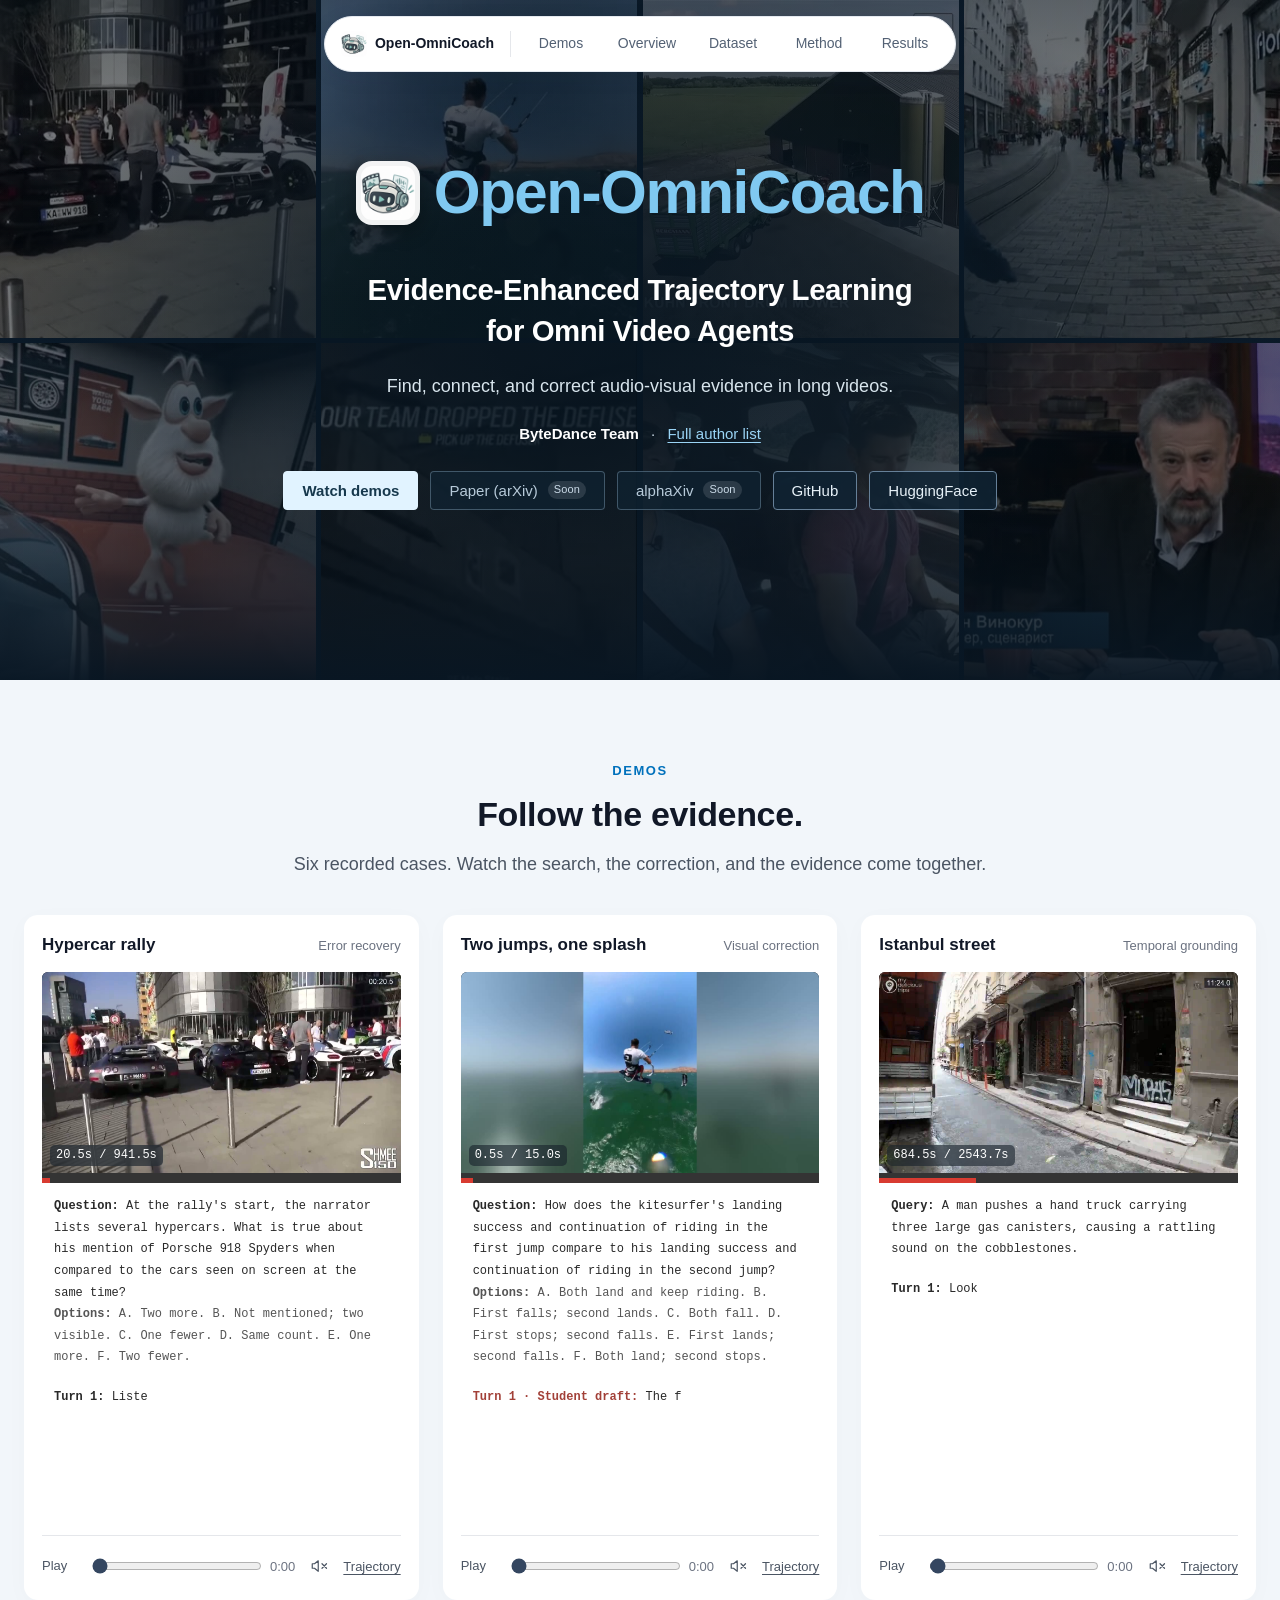
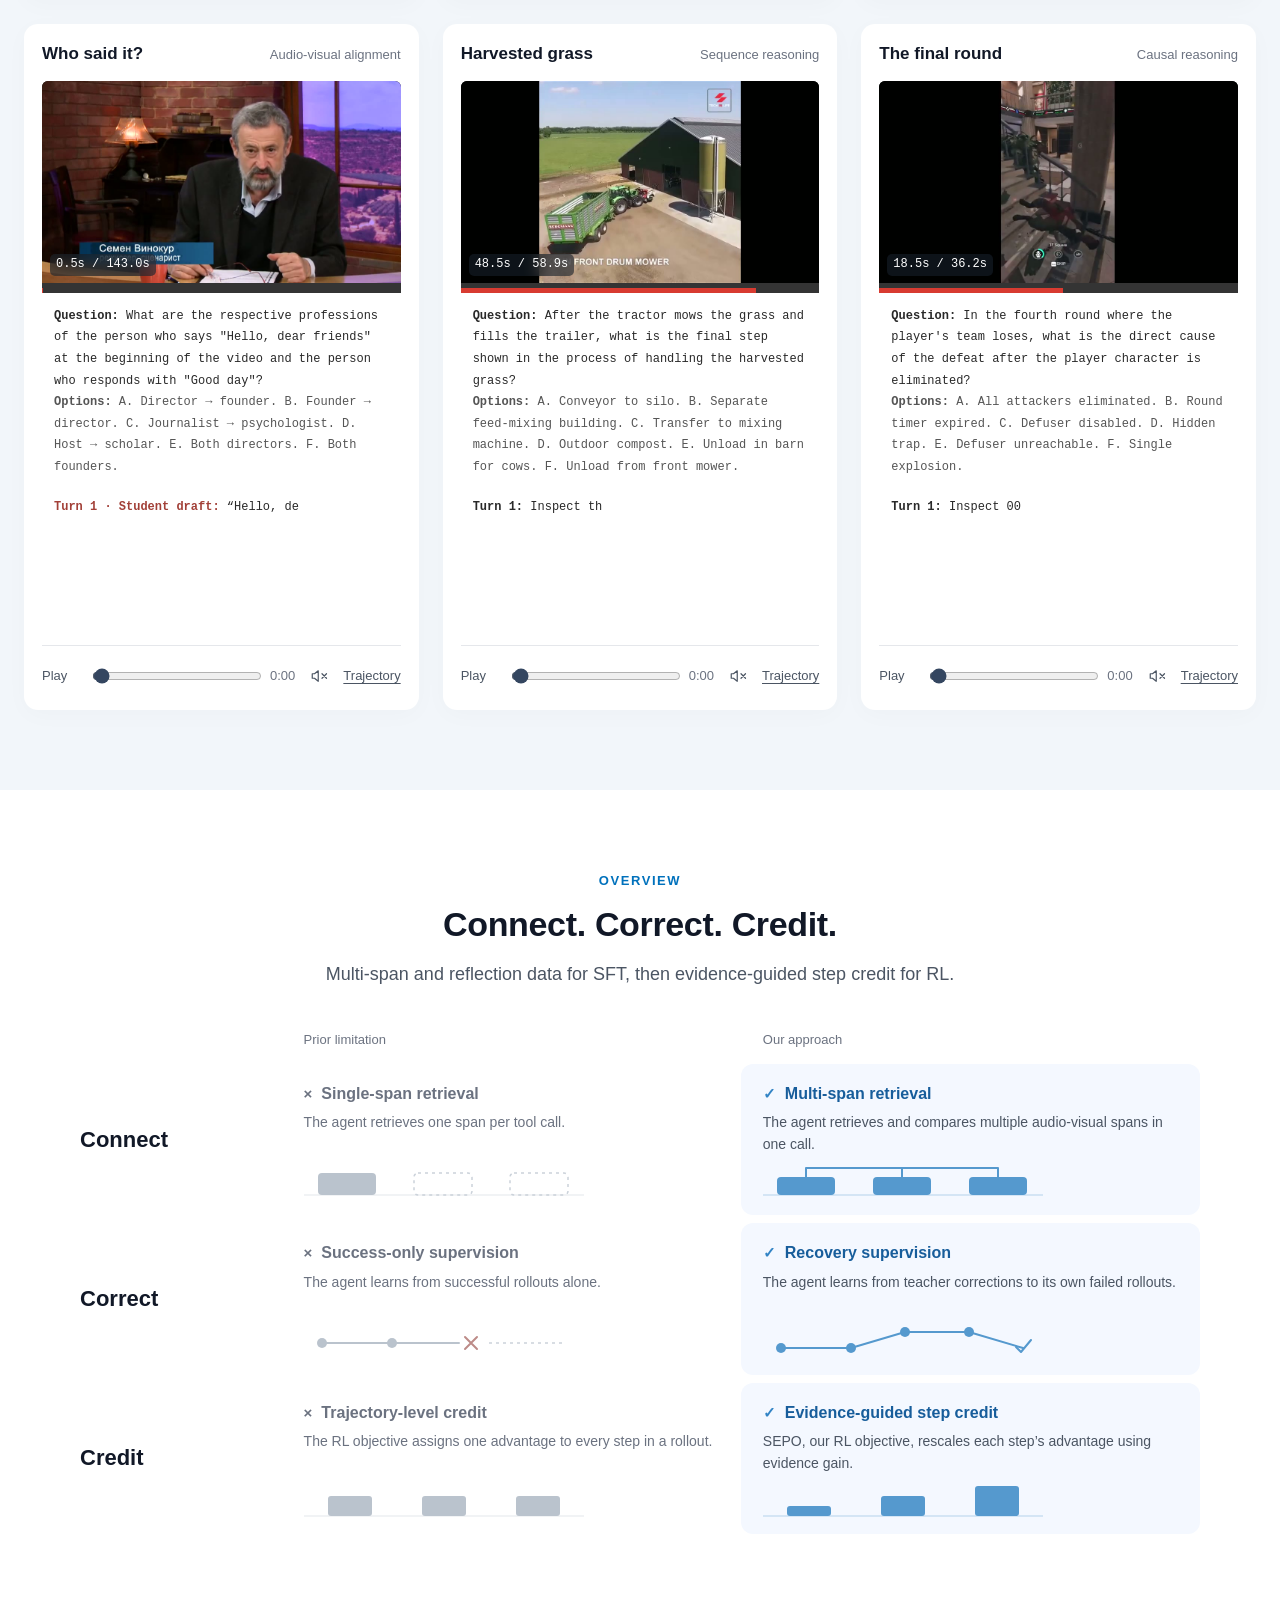
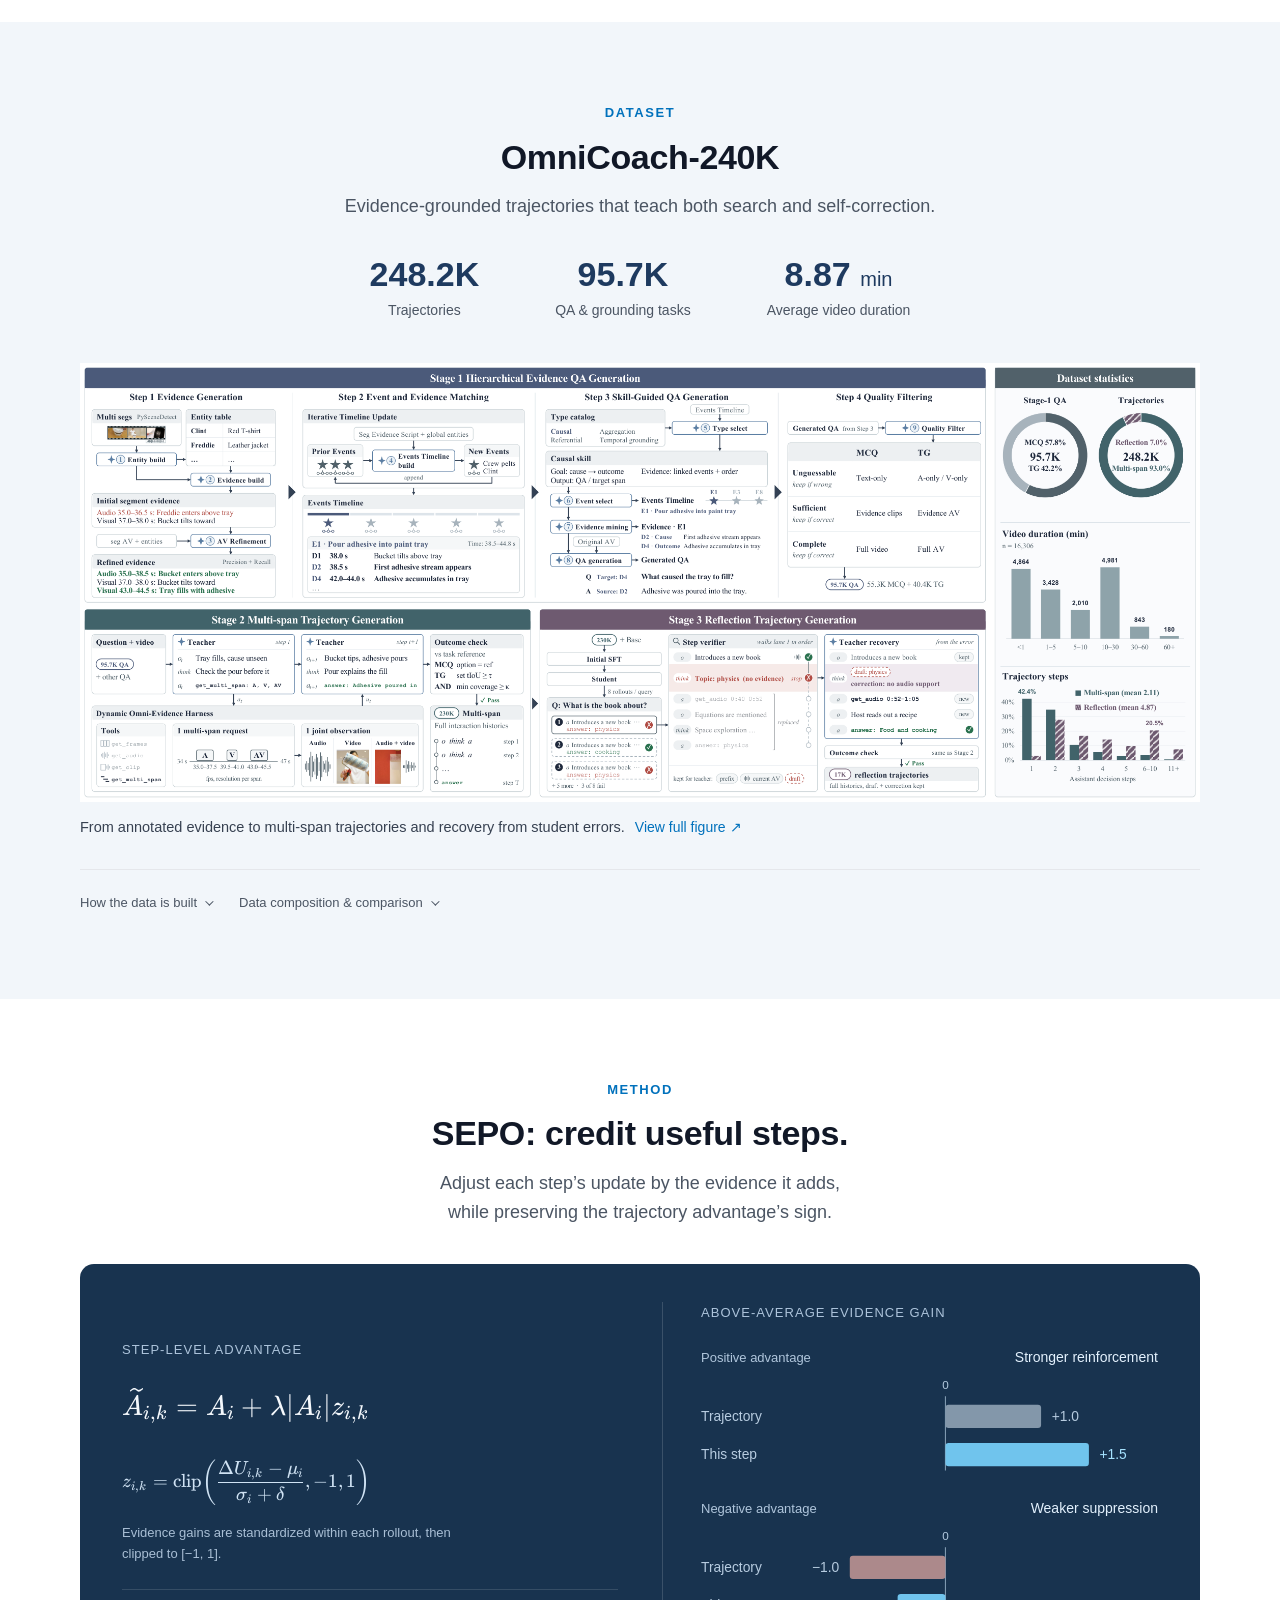
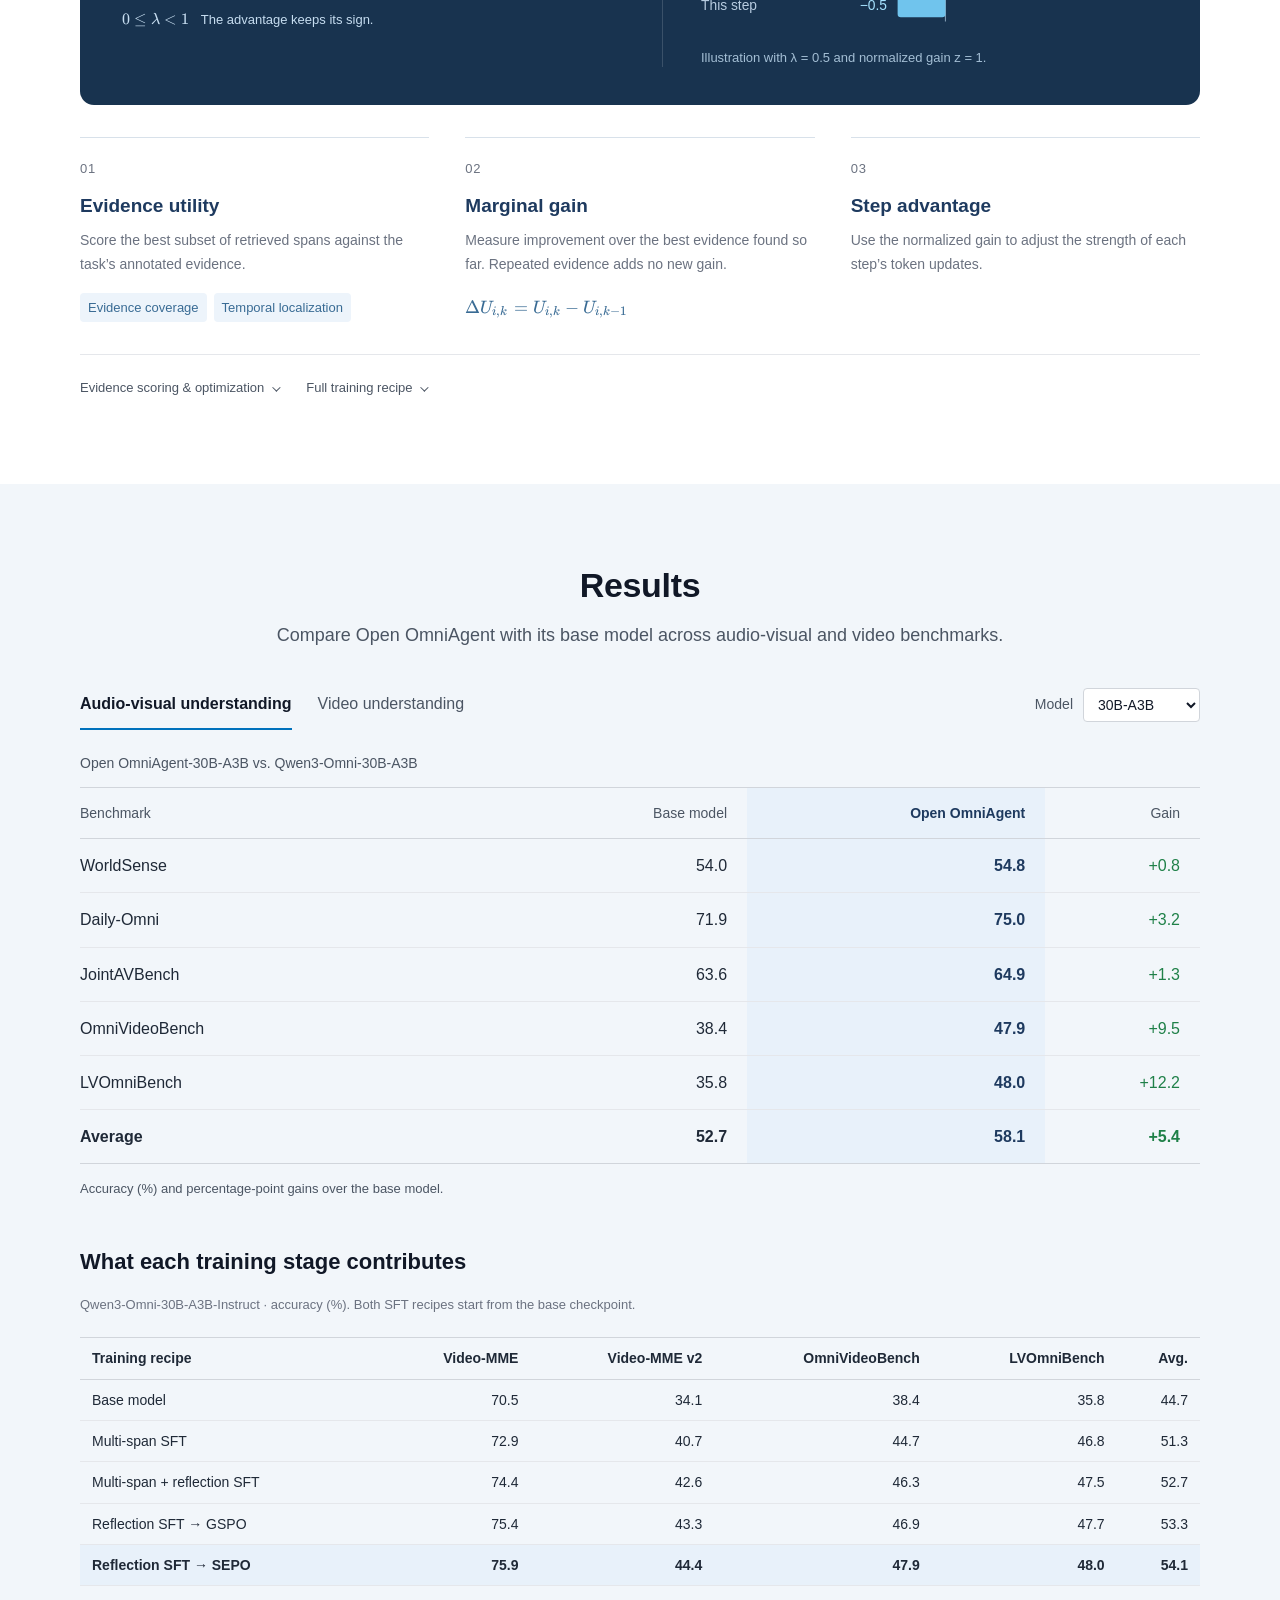
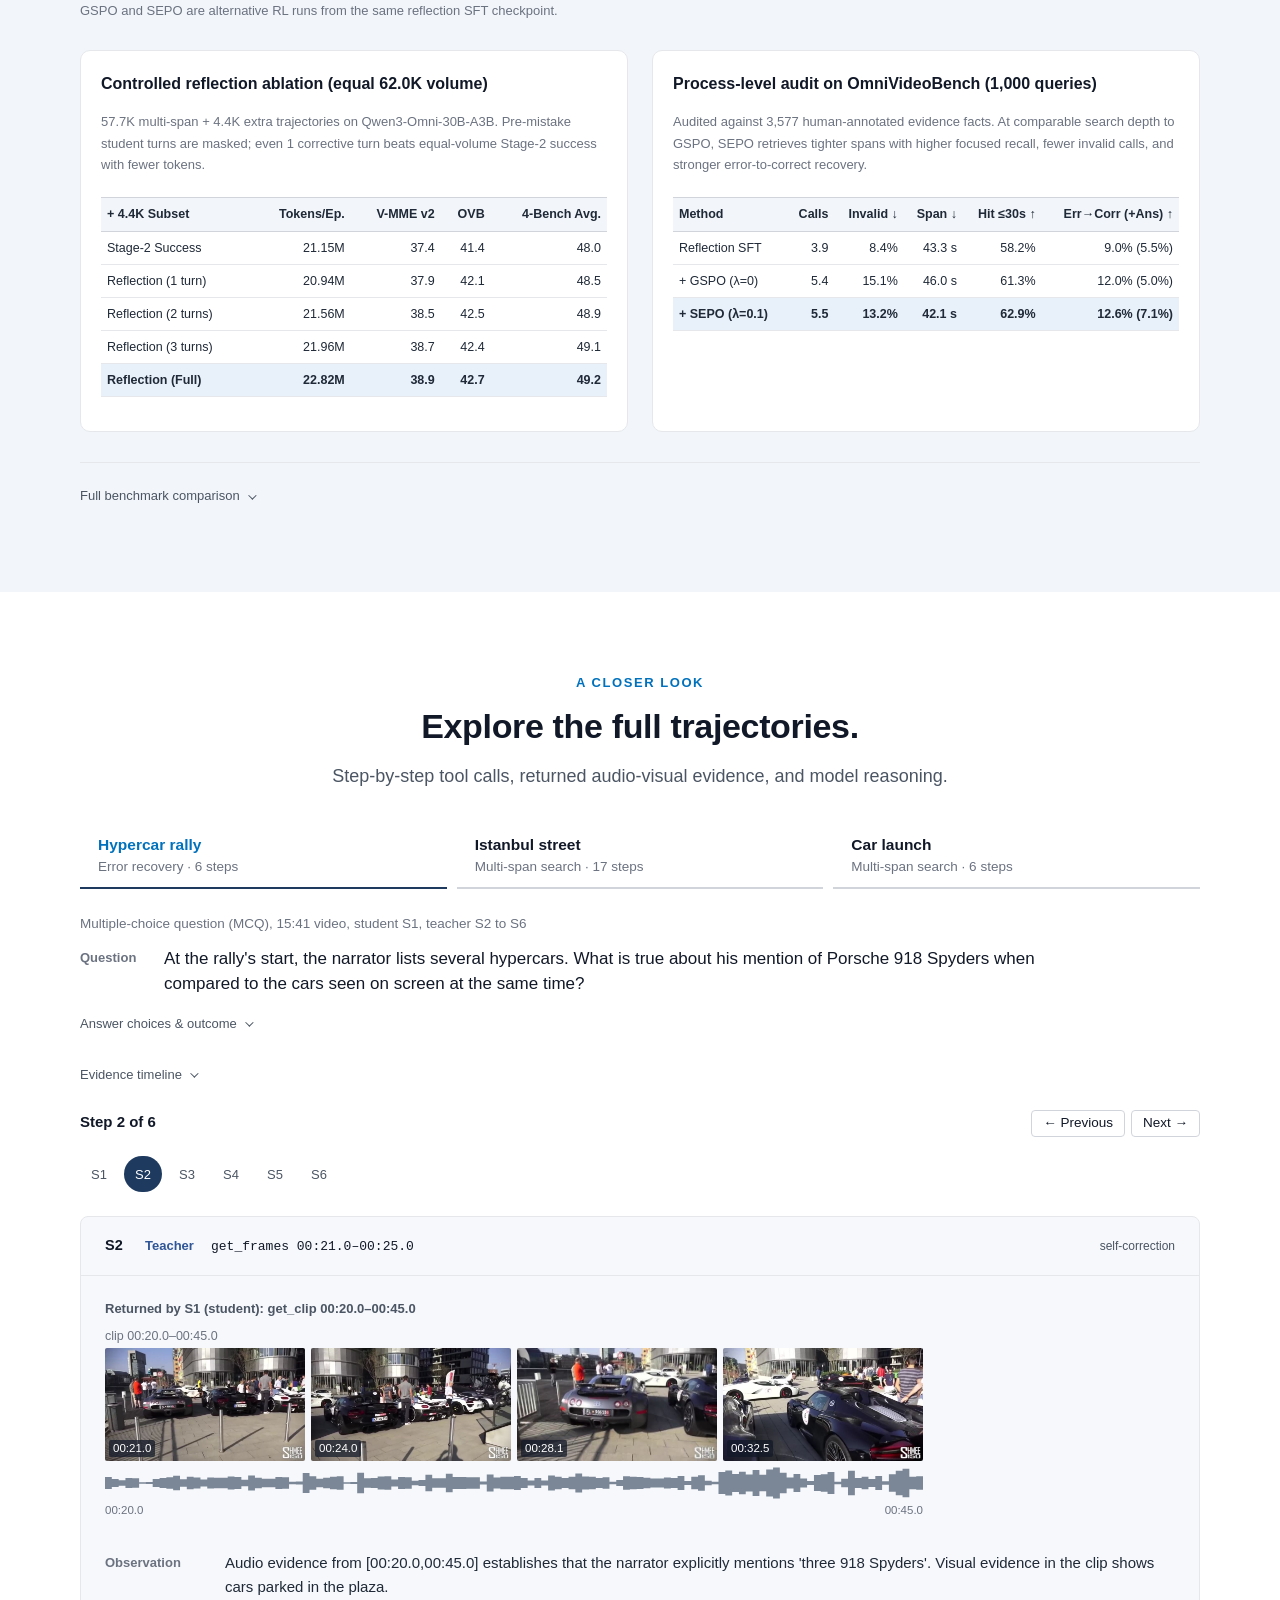
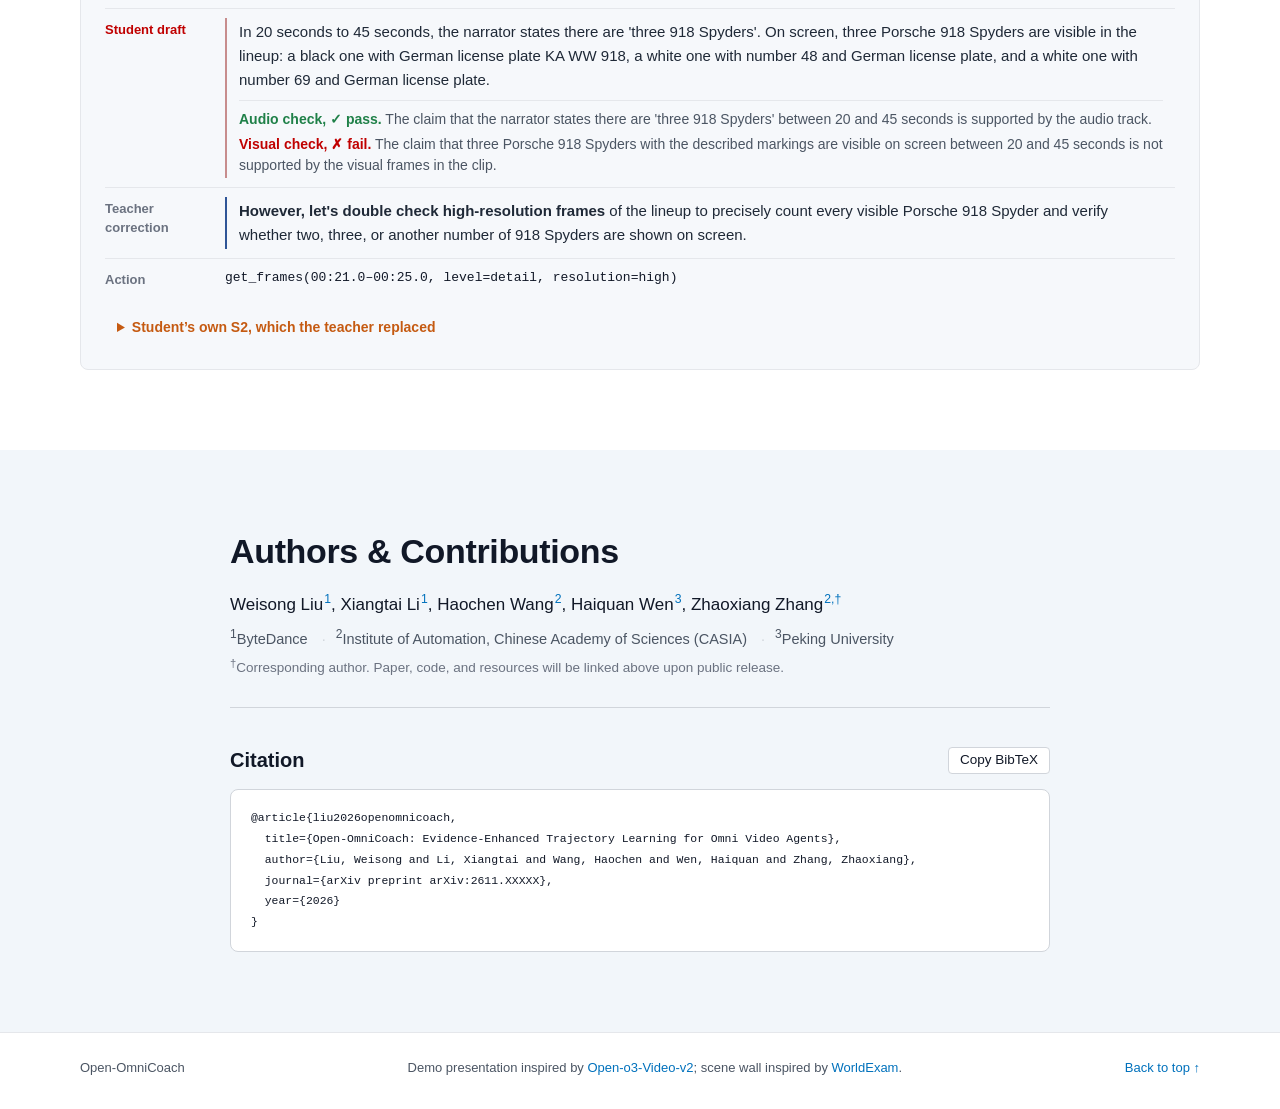
==== commit 1c37b178: "Link GitHub and Hugging Face buttons in hero section Co-authored-by: Cursor <cursoragent@cursor.com>" ====
--- a/index.html
+++ b/index.html
@@ -50,11 +50,11 @@
       <p class="paper-meta"><strong>ByteDance Team</strong> <span aria-hidden="true">·</span> <a href="#authors">Full author list</a></p>
       <div class="link-row">
         <a class="btn btn-primary" href="#demos">Watch demos</a>
-        <!-- Replace spans with <a class="btn" href="..."> once public URLs are live -->
+        <!-- Replace spans with <a class="btn" href="..."> once arXiv URL is live -->
         <span class="btn is-pending" aria-disabled="true">Paper (arXiv)<span class="btn-tag">Soon</span></span>
         <span class="btn is-pending" aria-disabled="true">alphaXiv<span class="btn-tag">Soon</span></span>
-        <span class="btn is-pending" aria-disabled="true">GitHub<span class="btn-tag">Soon</span></span>
-        <span class="btn is-pending" aria-disabled="true">HuggingFace<span class="btn-tag">Soon</span></span>
+        <a class="btn" href="https://github.com/Open-OmniCoach/omnicoach" target="_blank" rel="noopener">GitHub</a>
+        <a class="btn" href="https://huggingface.co/collections/Open-OmniCoach/open-omnicoach-6b02b581ecac90284c6009d9" target="_blank" rel="noopener">HuggingFace</a>
       </div>
     </div>
   </section>
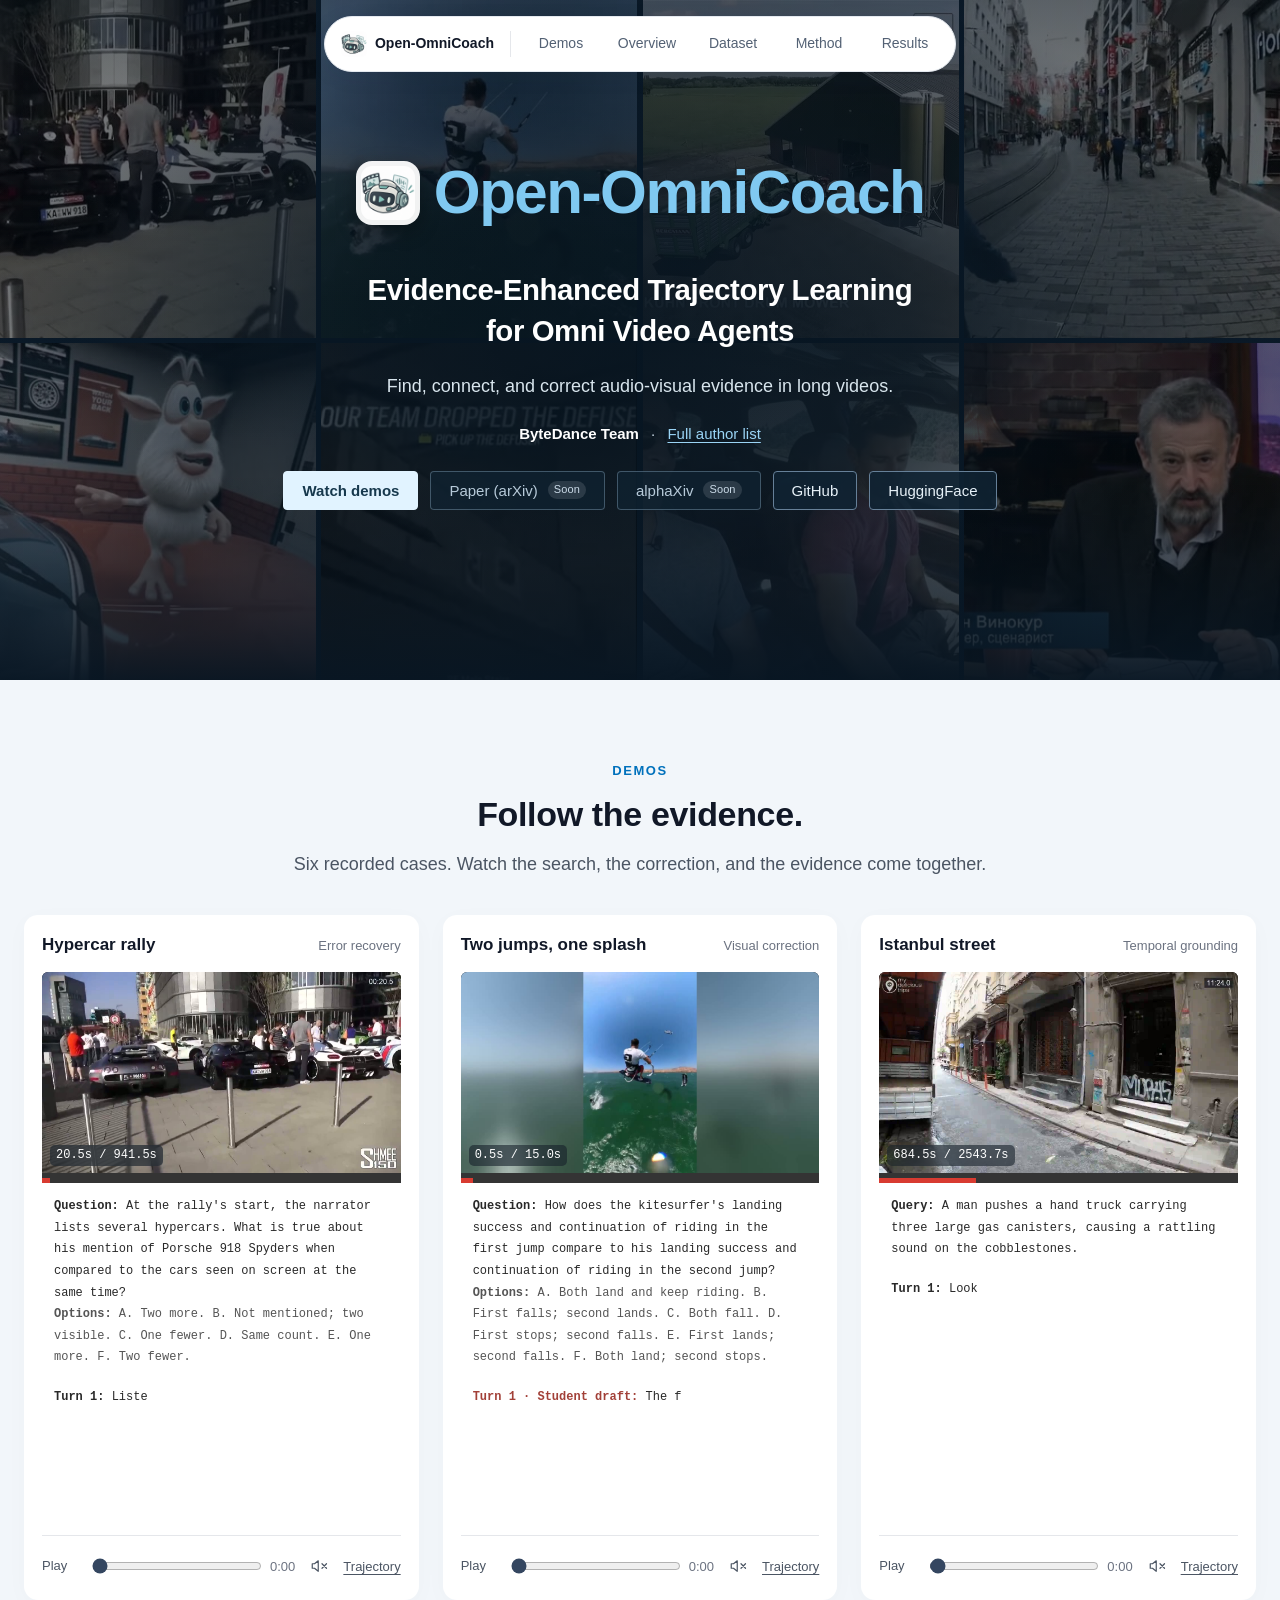
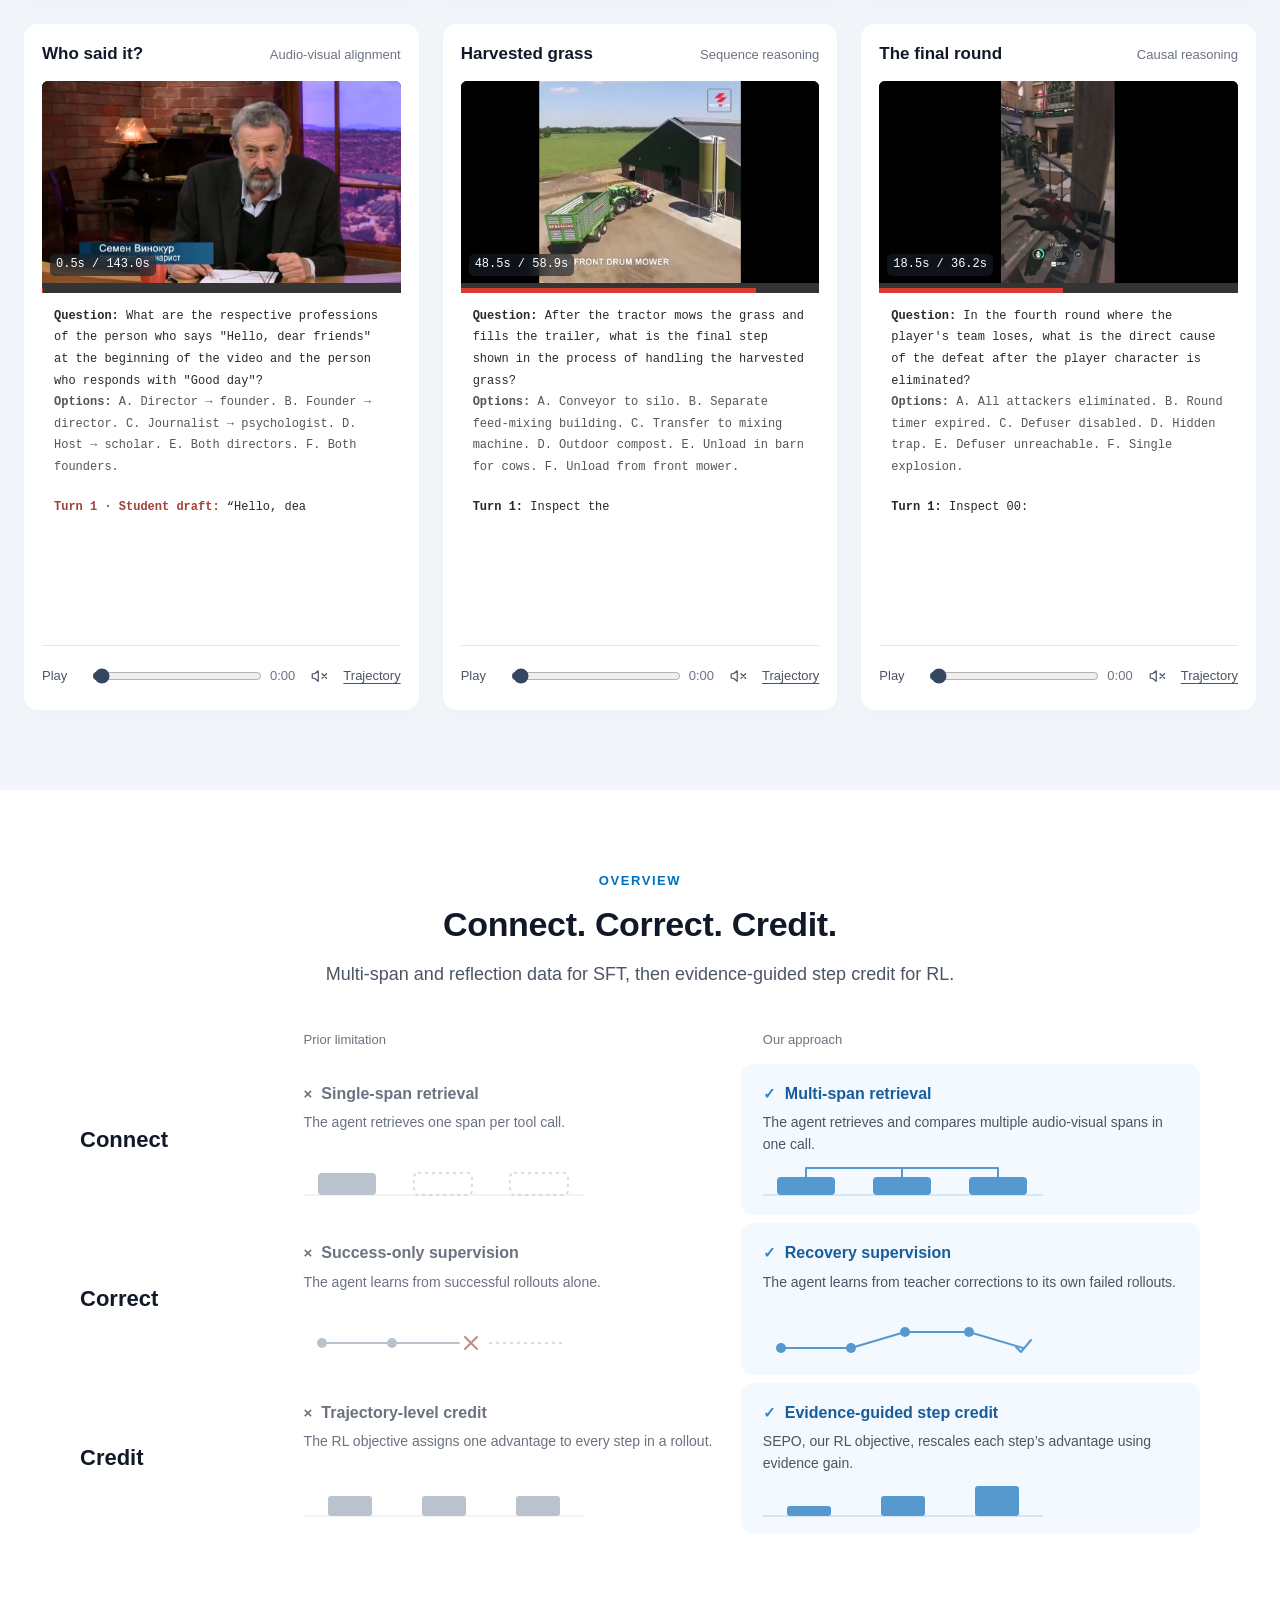
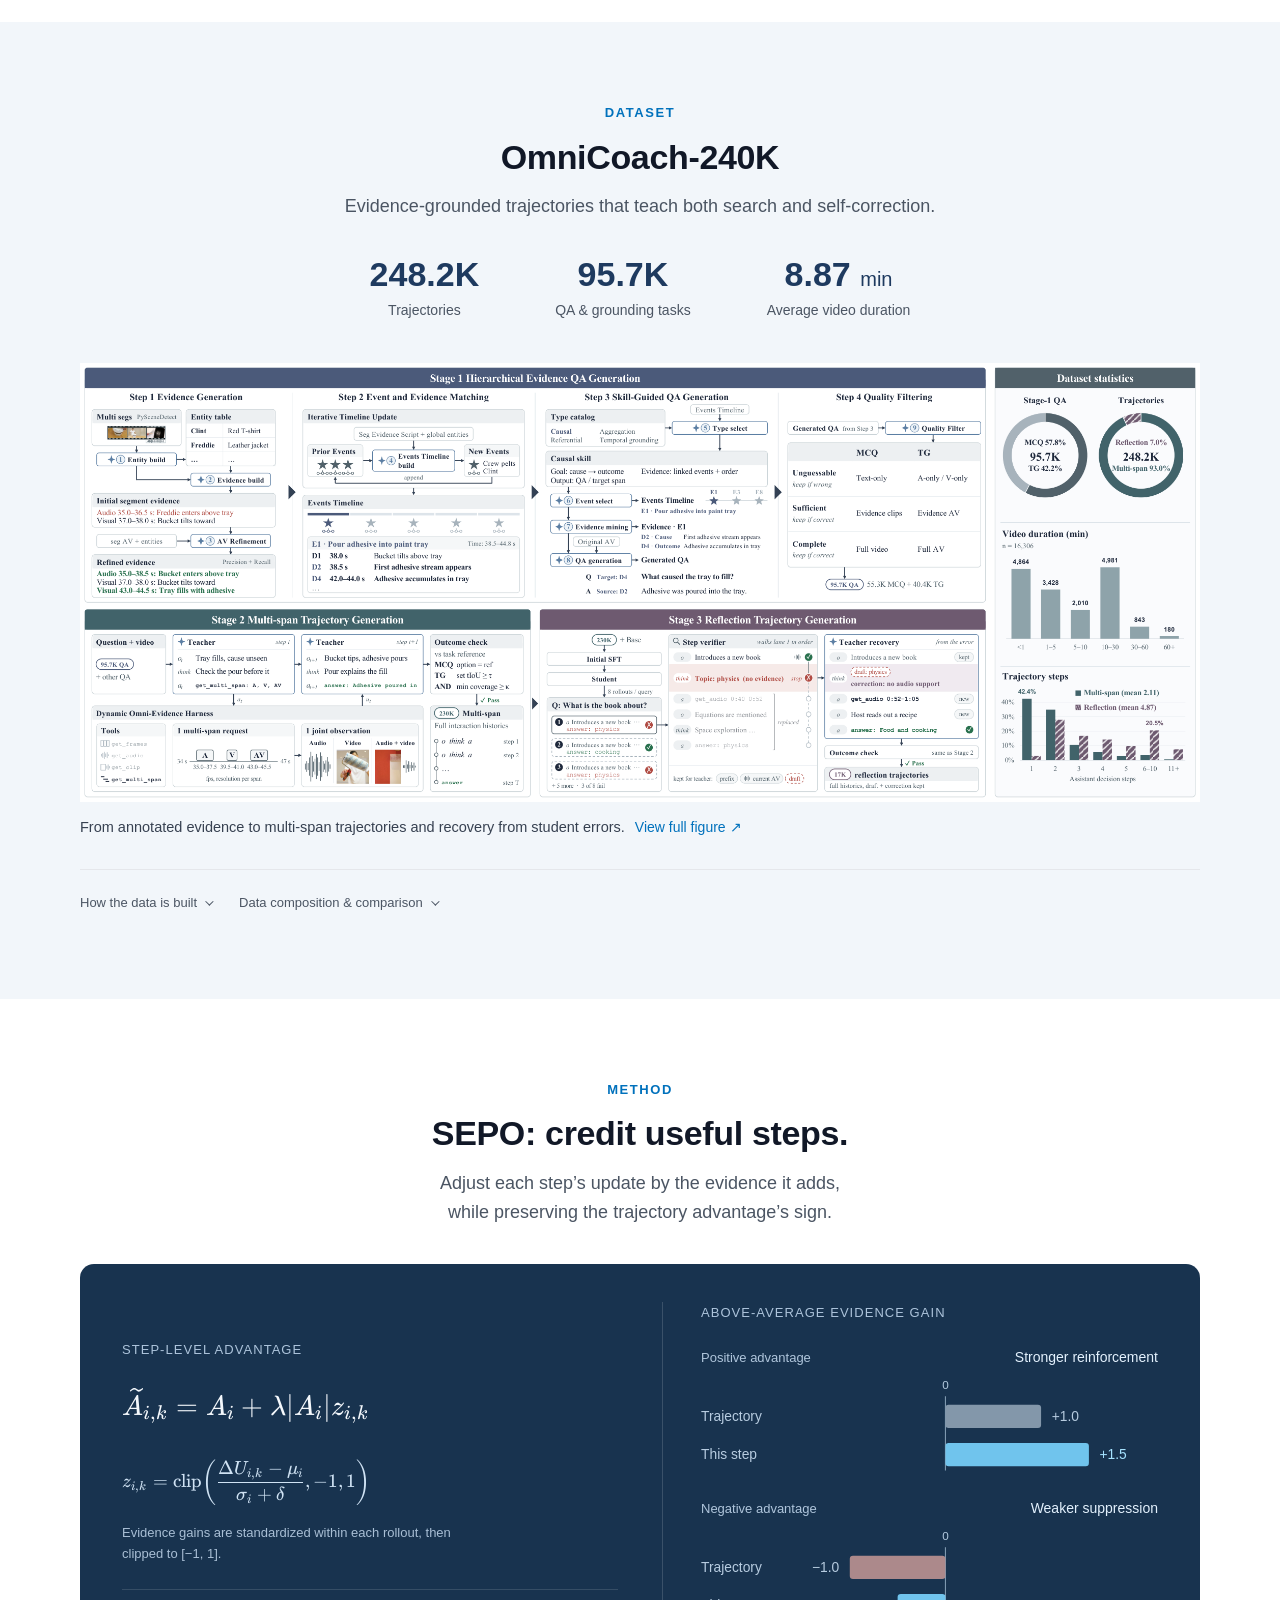
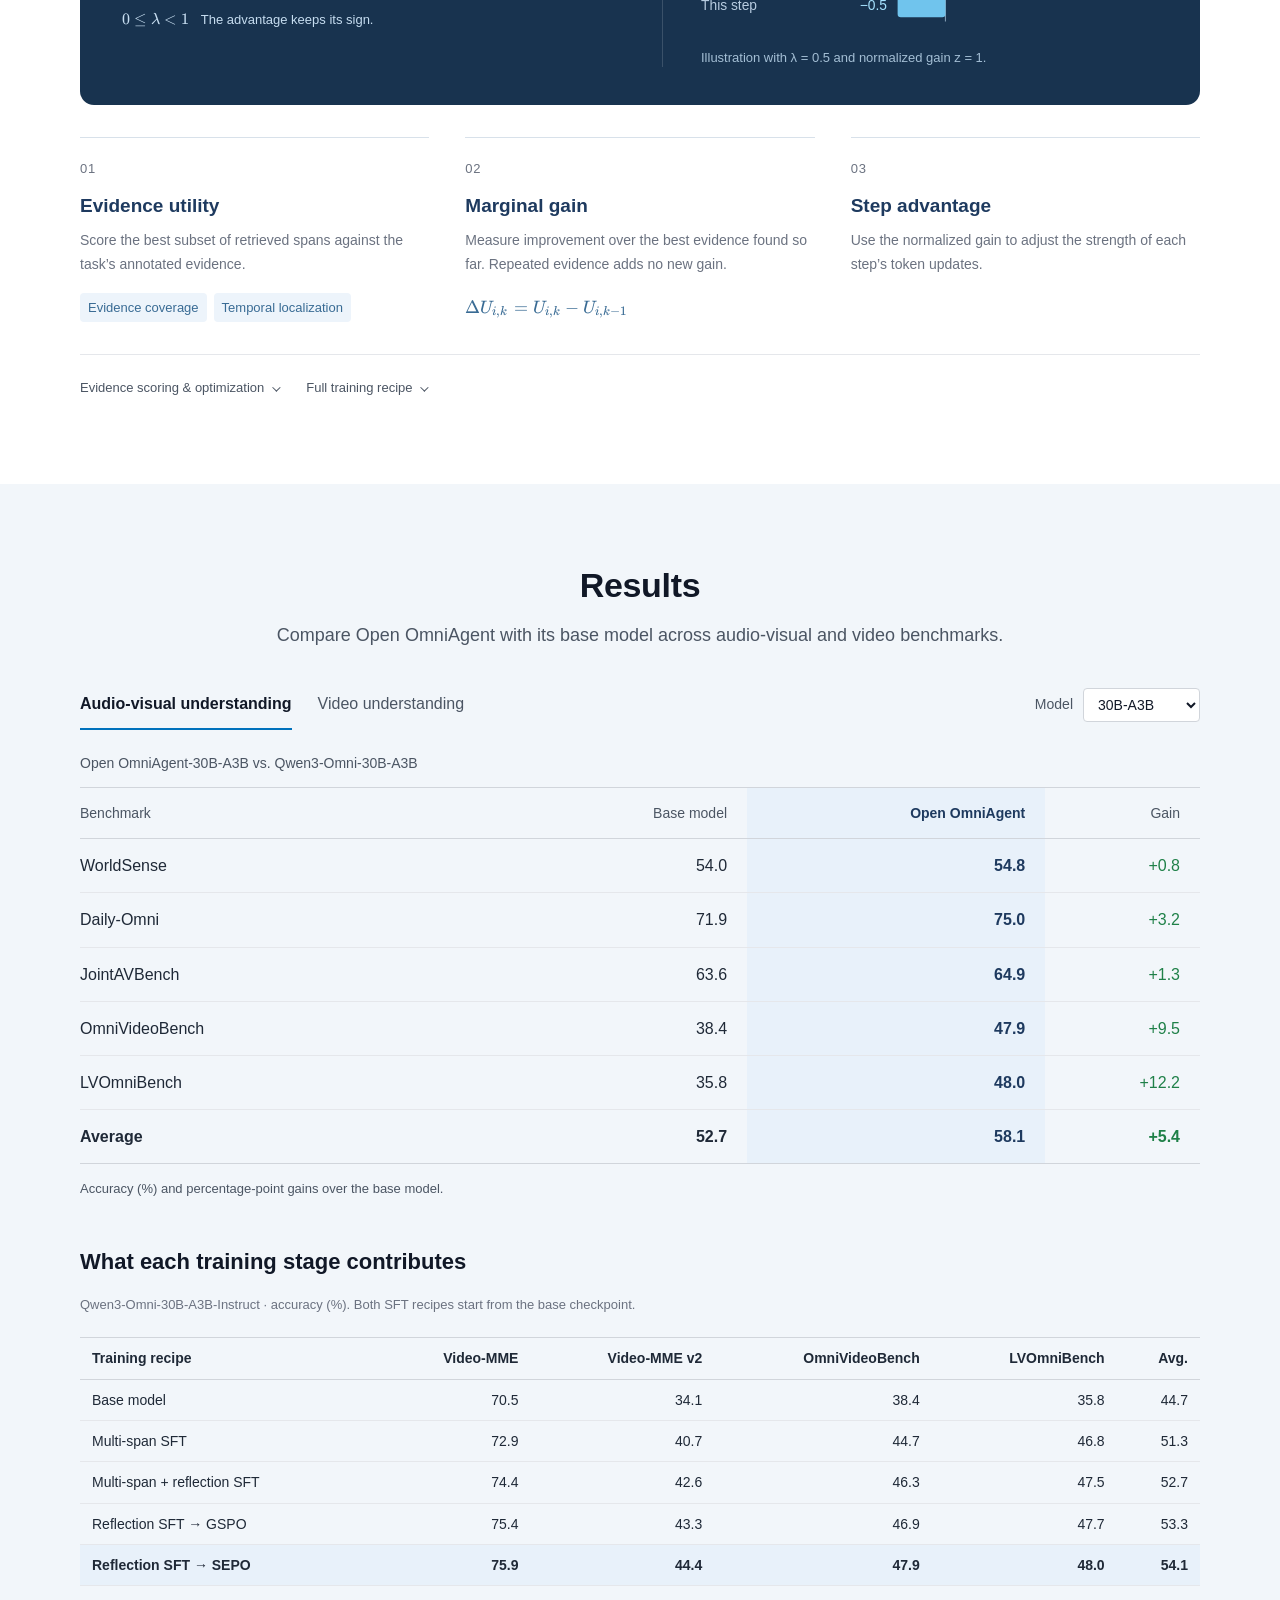
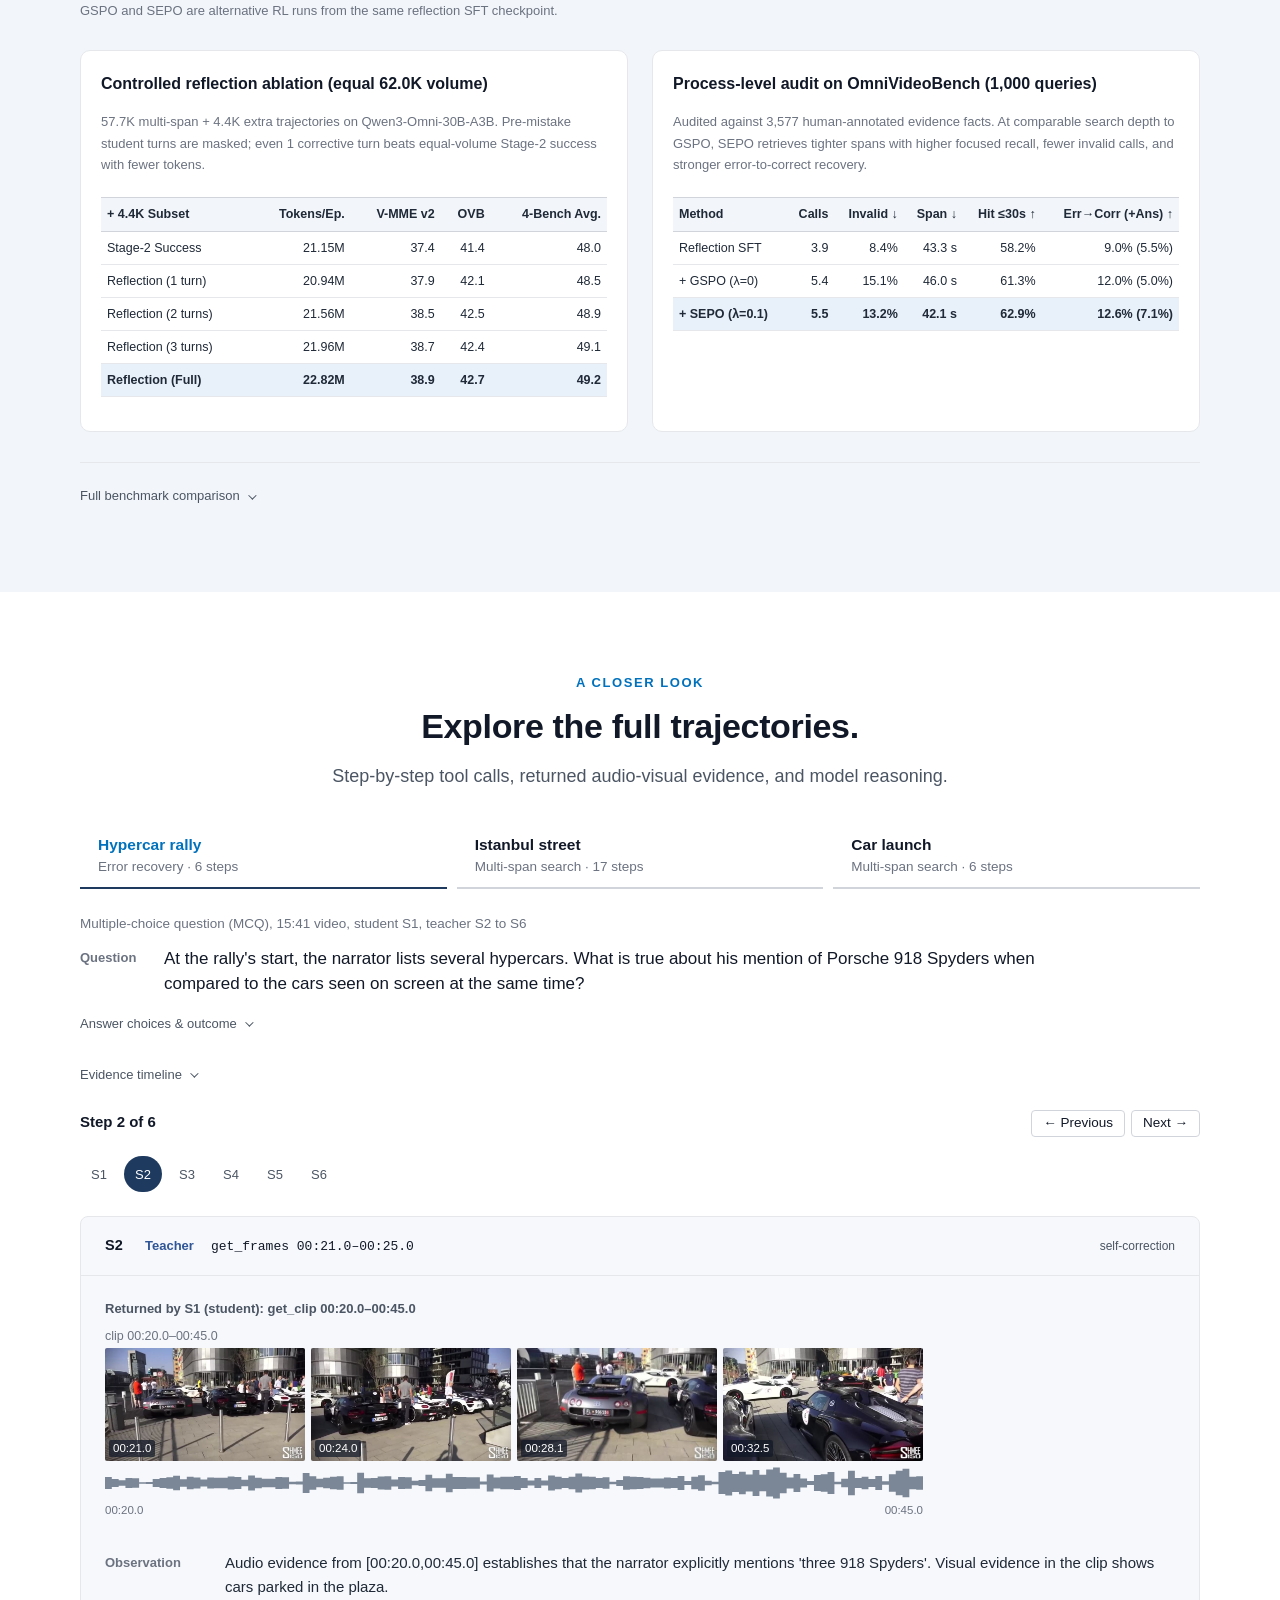
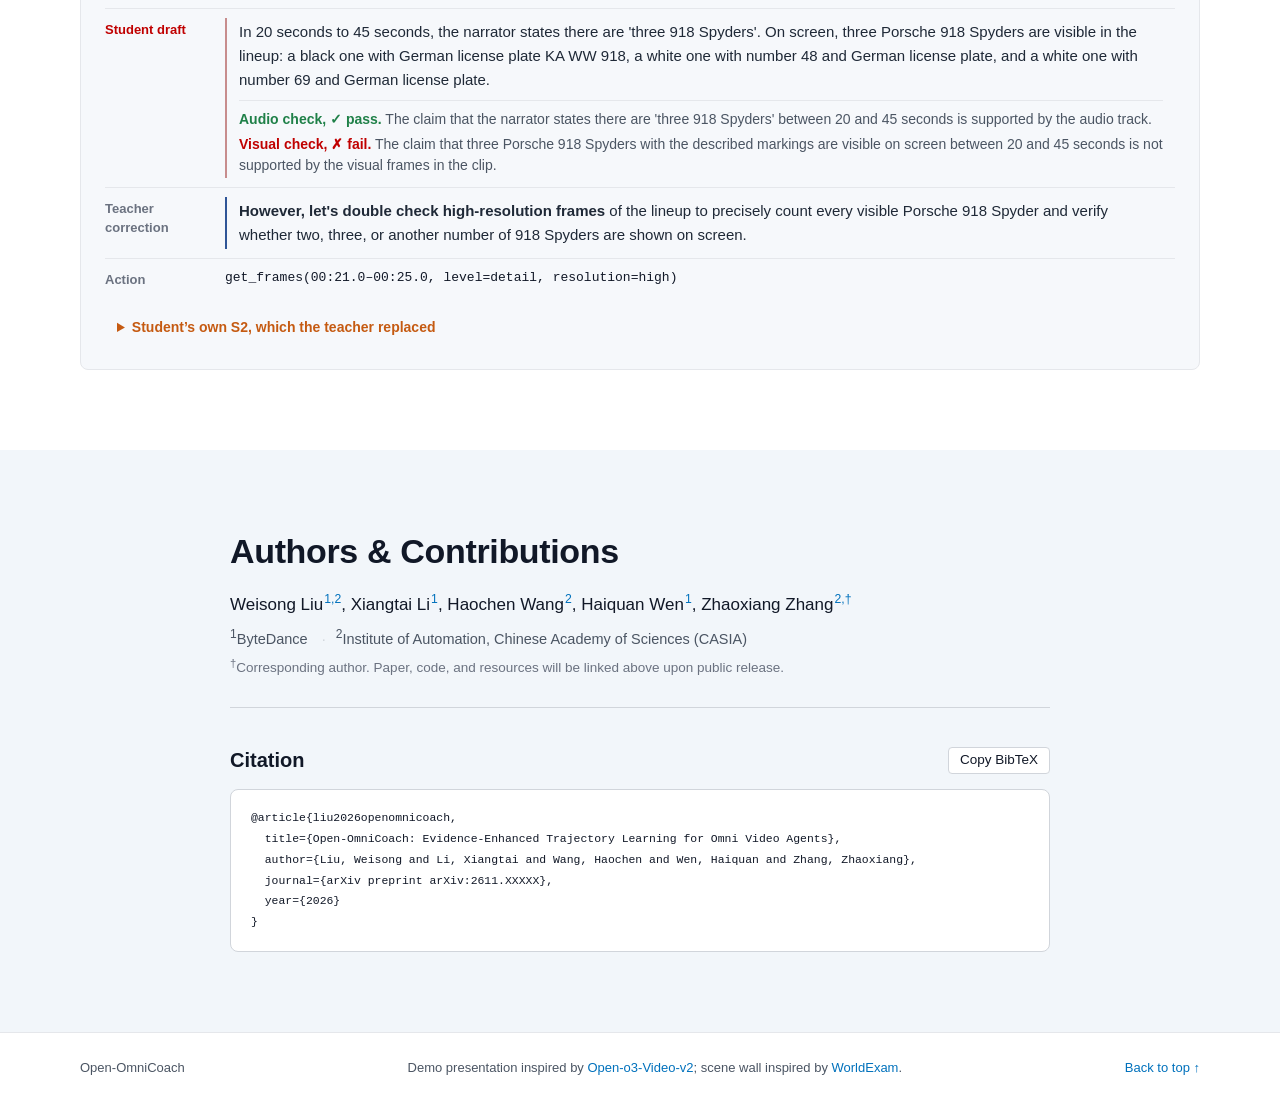
==== commit 50eca89a: "Update author affiliations: Haiquan Wen to ByteDance, Weisong Liu to ByteDance & CASIA" ====
--- a/index.html
+++ b/index.html
@@ -326,12 +326,11 @@
         <div class="authors-block">
           <h2 id="authors-title">Authors &amp; Contributions</h2>
           <p class="authors-list">
-            Weisong Liu<sup>1</sup>, Xiangtai Li<sup>1</sup>, Haochen Wang<sup>2</sup>, Haiquan Wen<sup>3</sup>, Zhaoxiang Zhang<sup>2,†</sup>
+            Weisong Liu<sup>1,2</sup>, Xiangtai Li<sup>1</sup>, Haochen Wang<sup>2</sup>, Haiquan Wen<sup>1</sup>, Zhaoxiang Zhang<sup>2,†</sup>
           </p>
           <p class="affiliations-list">
             <span><sup>1</sup>ByteDance</span>
             <span><sup>2</sup>Institute of Automation, Chinese Academy of Sciences (CASIA)</span>
-            <span><sup>3</sup>Peking University</span>
           </p>
           <p class="correspondence-note"><sup>†</sup>Corresponding author. Paper, code, and resources will be linked above upon public release.</p>
         </div>
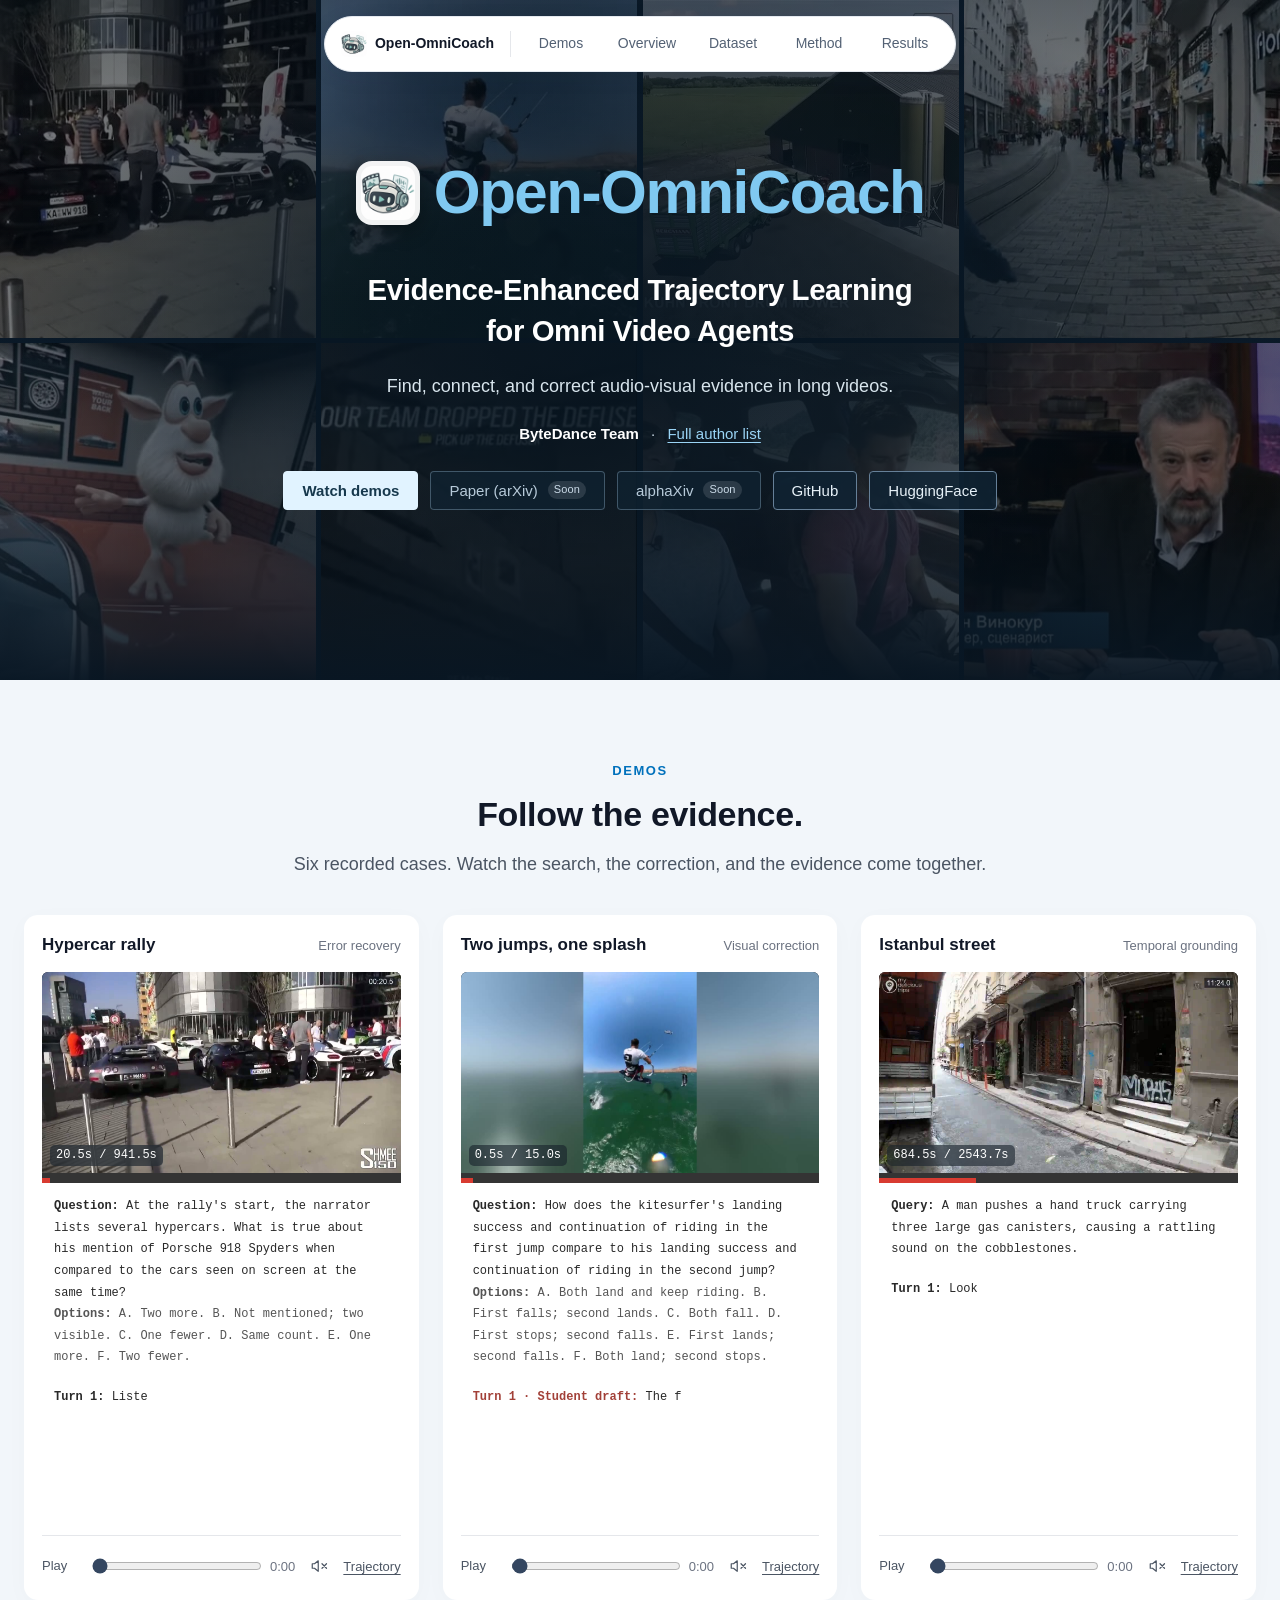
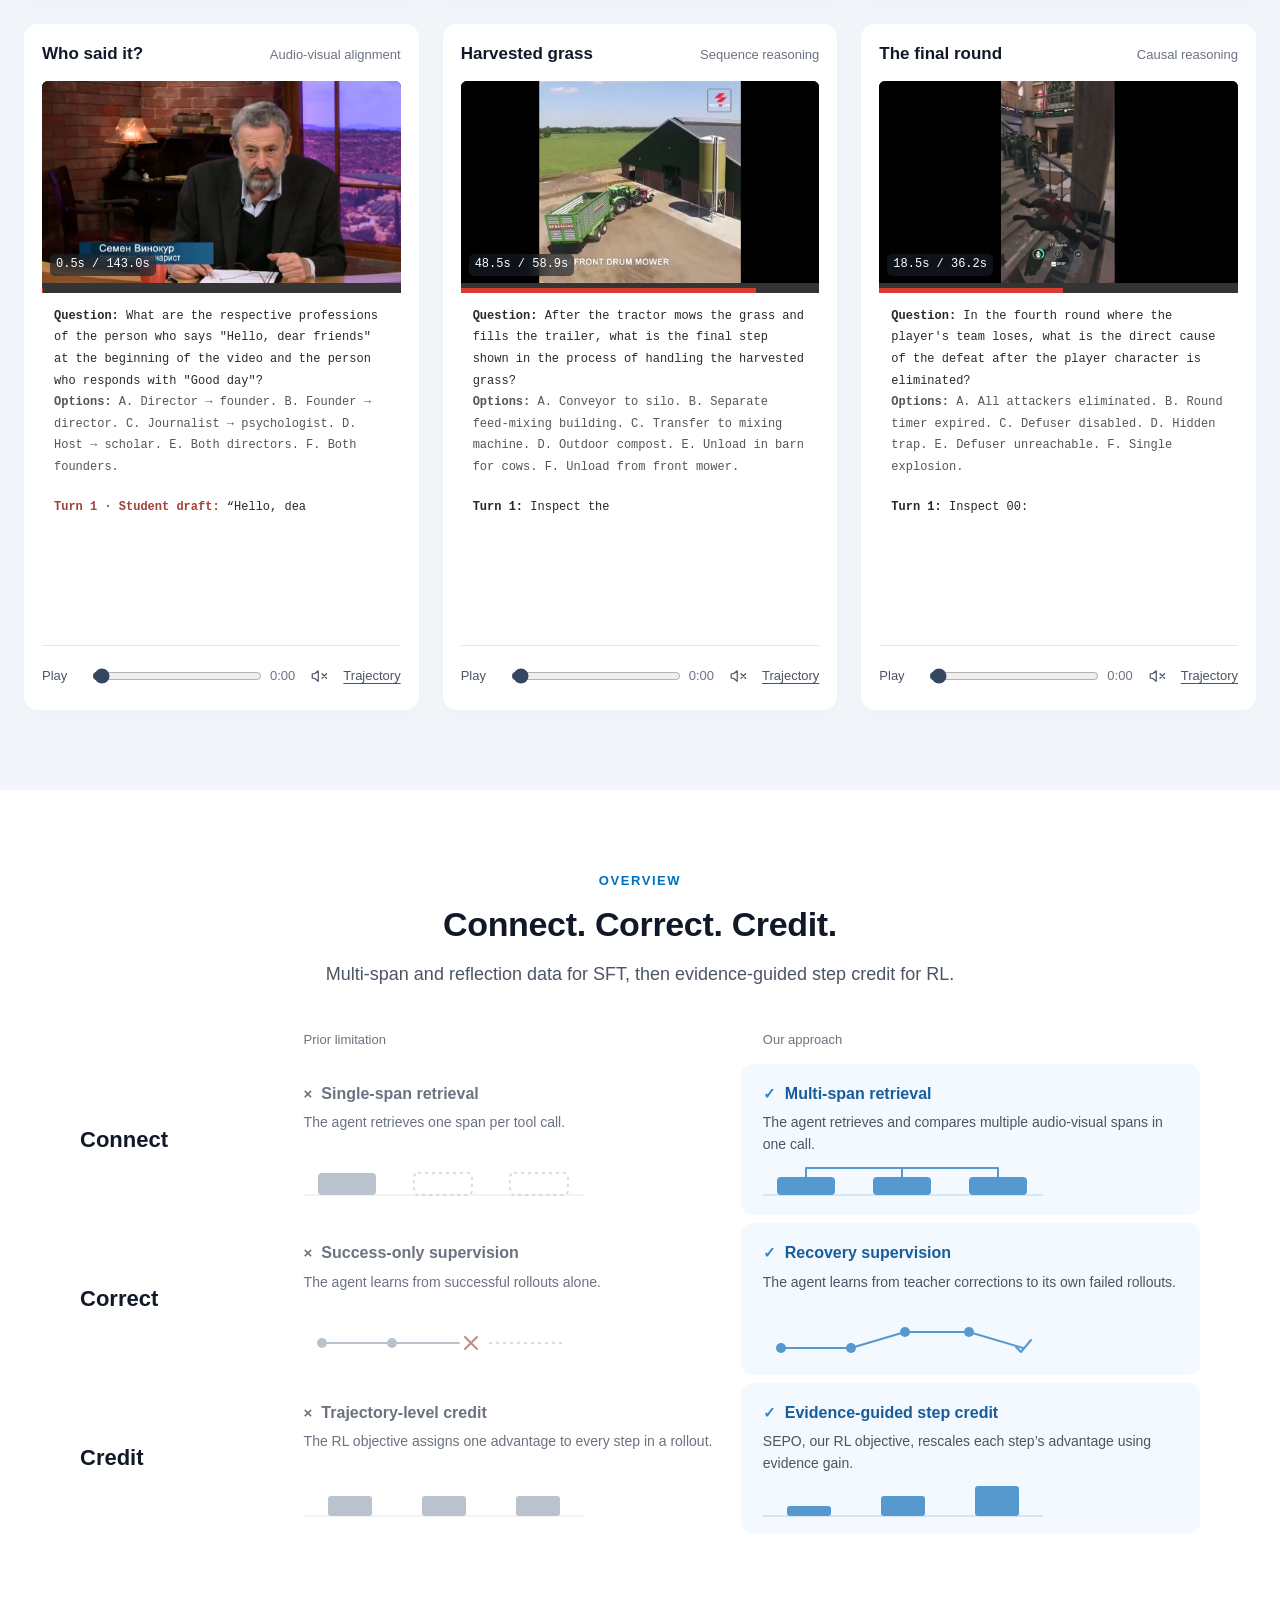
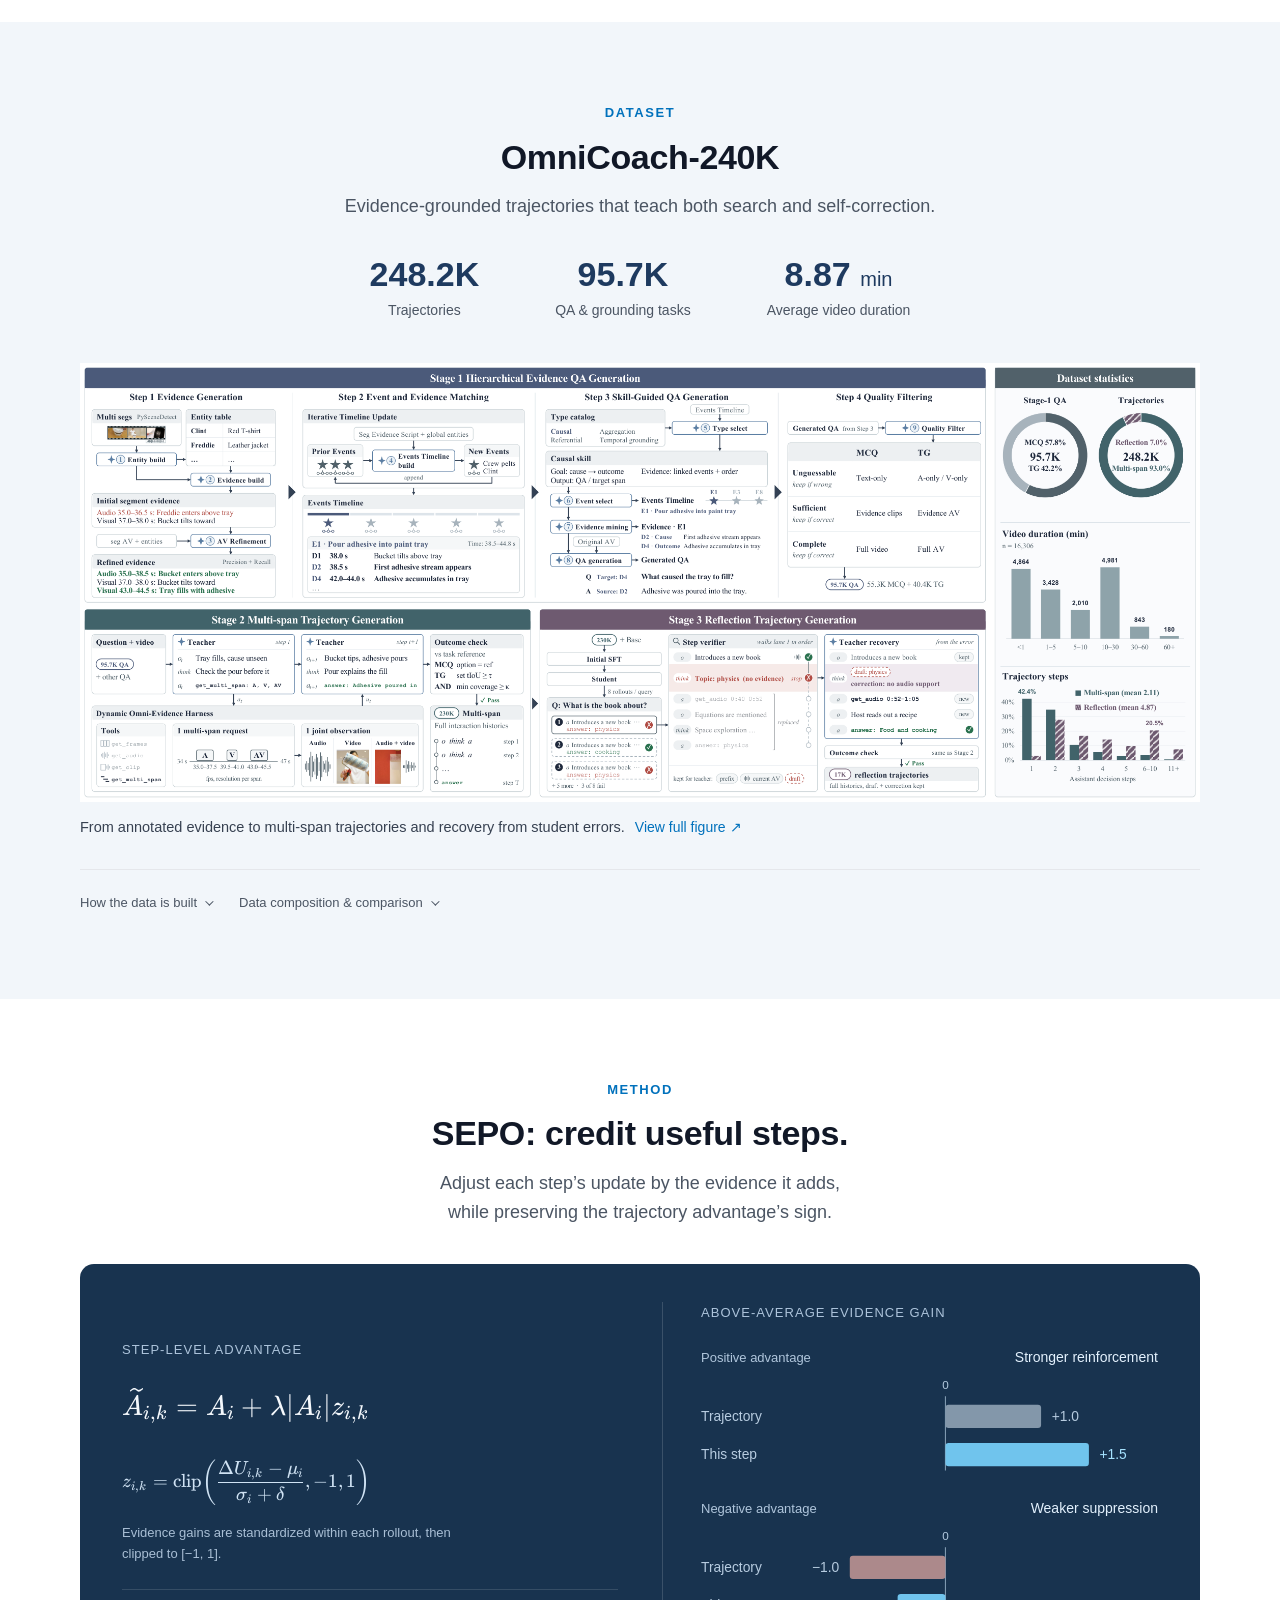
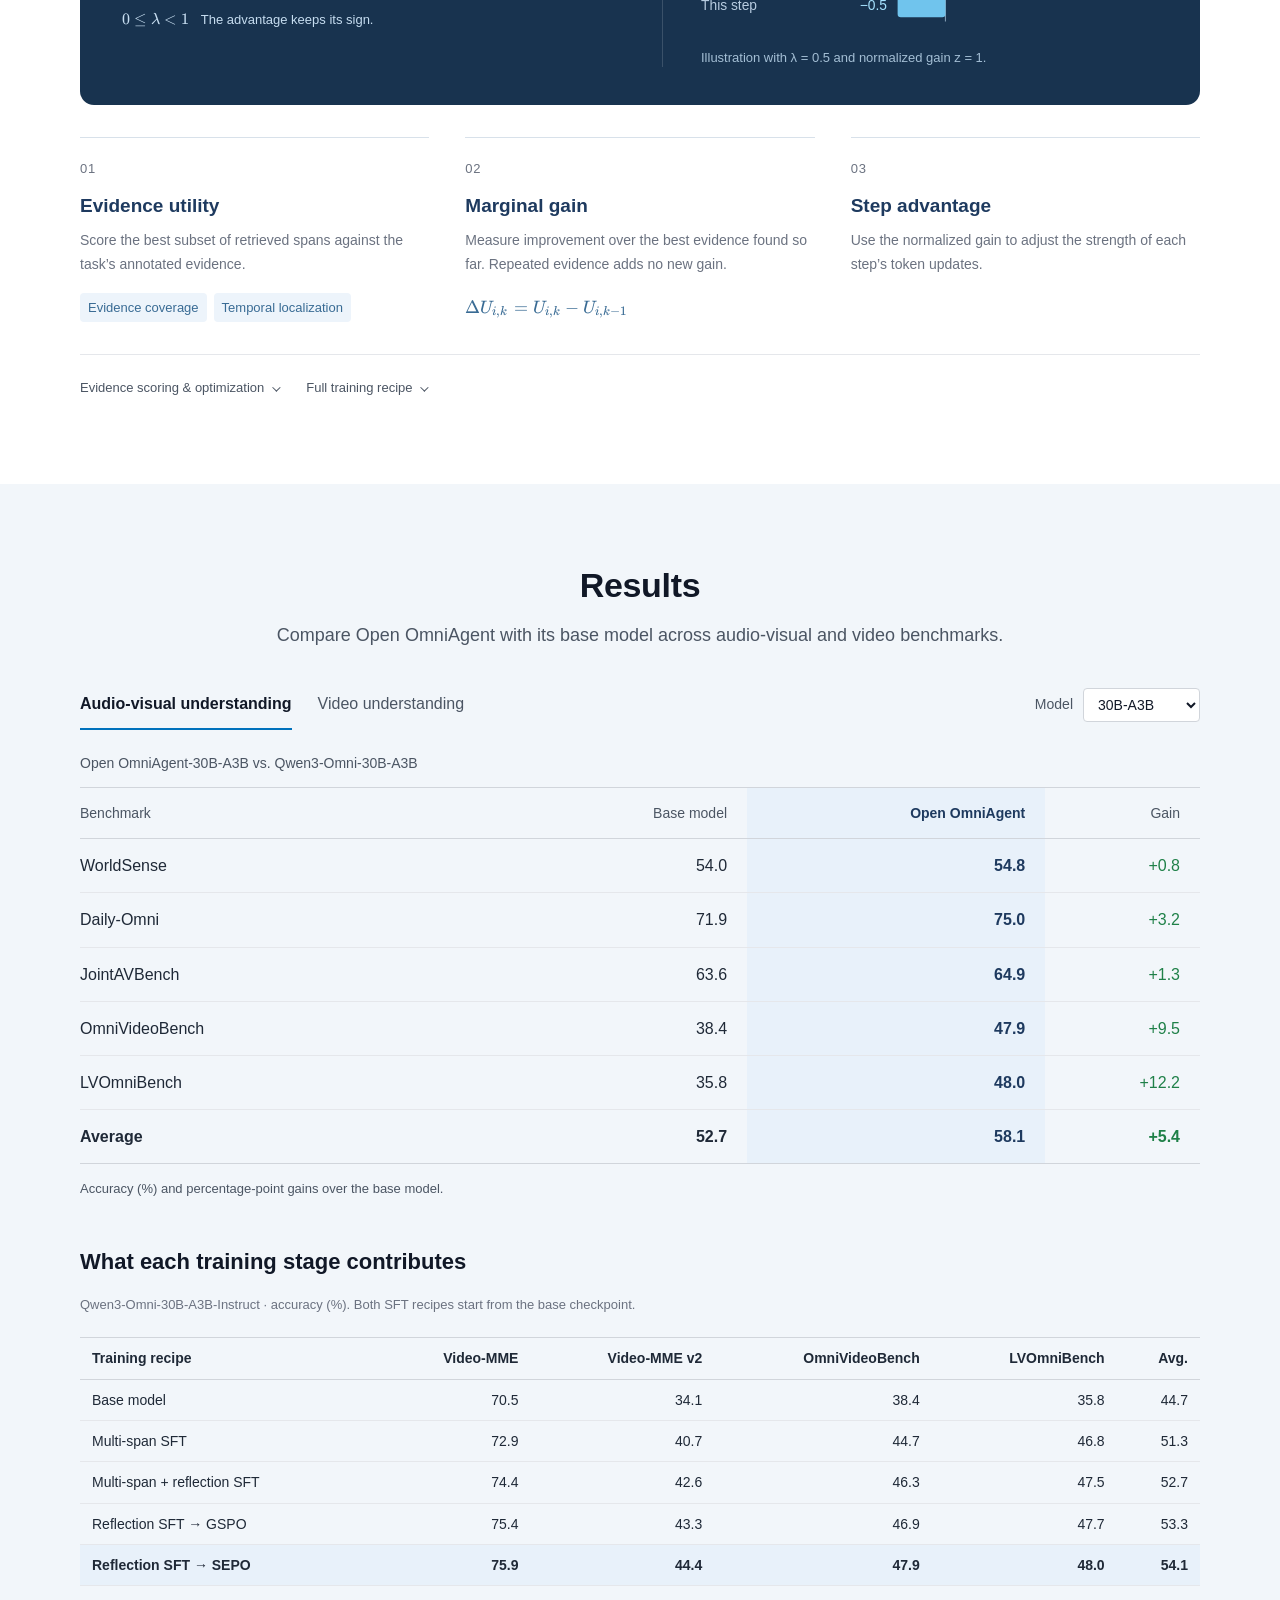
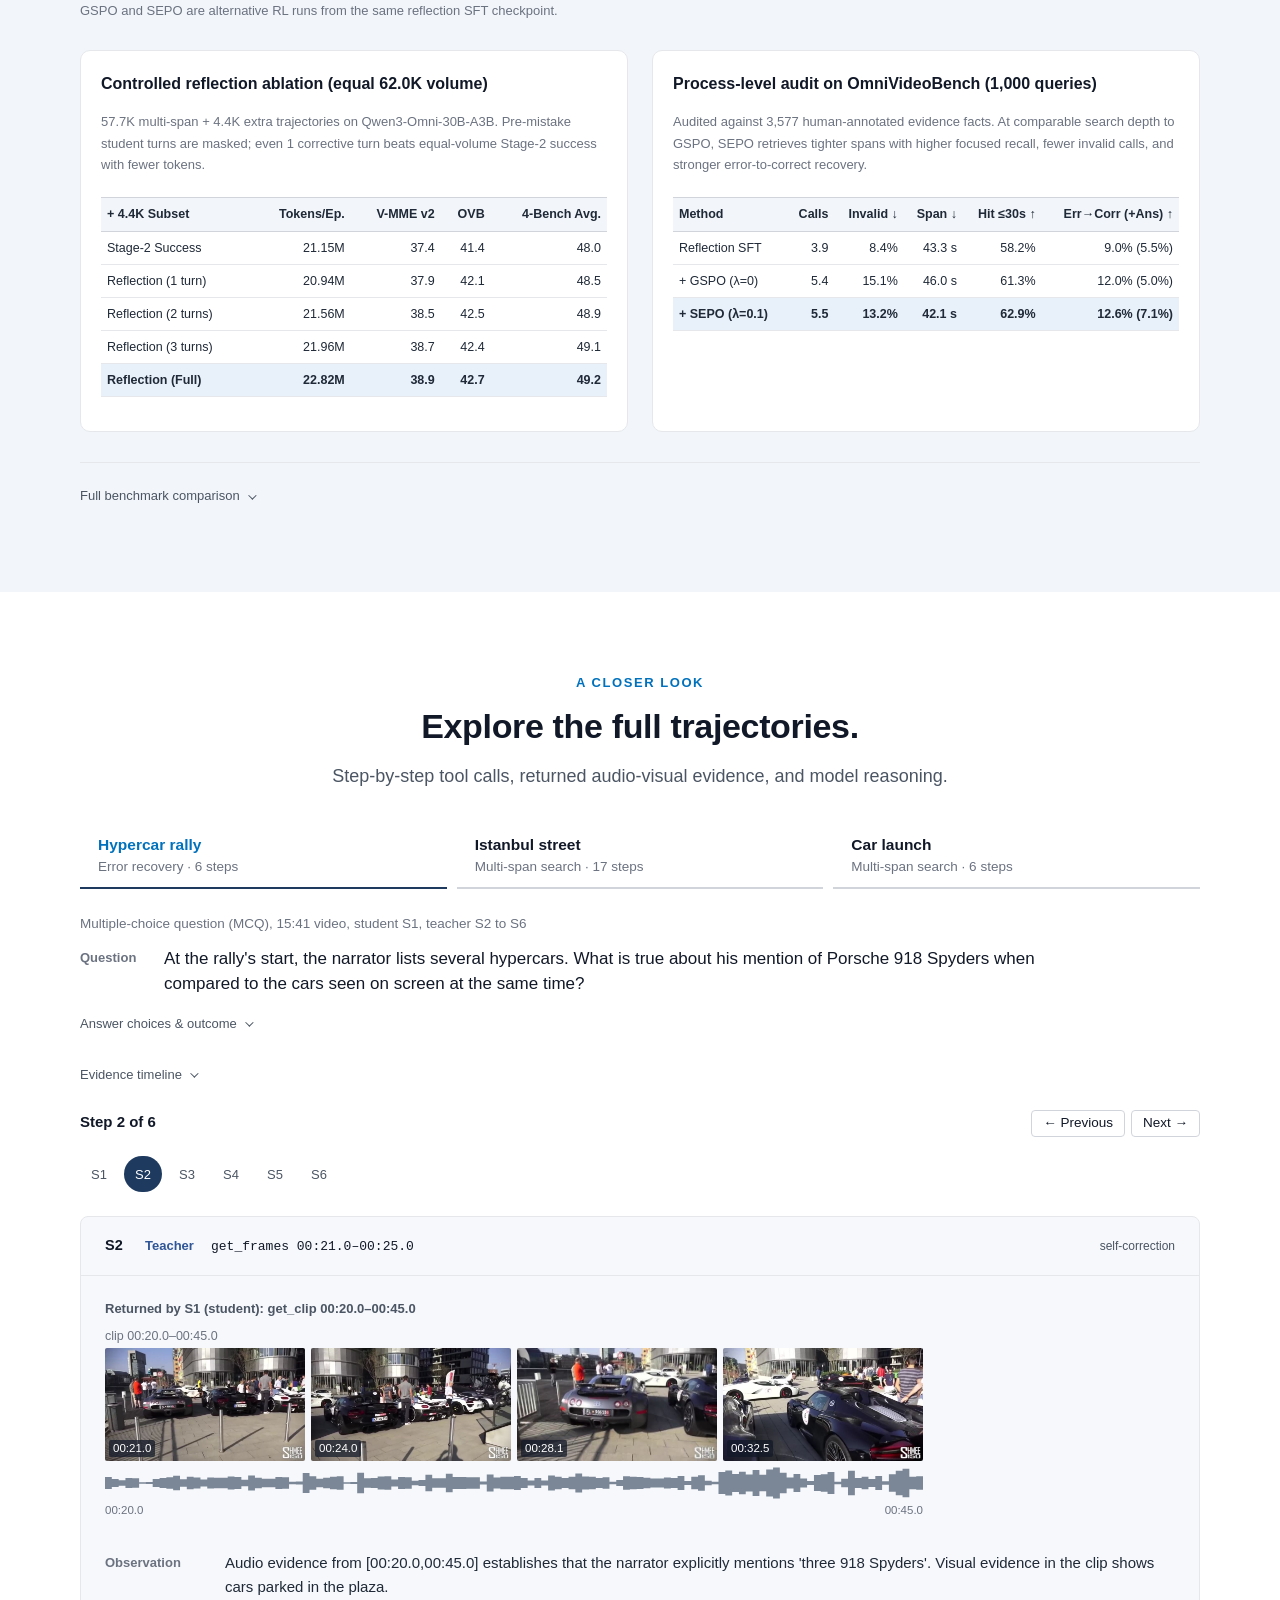
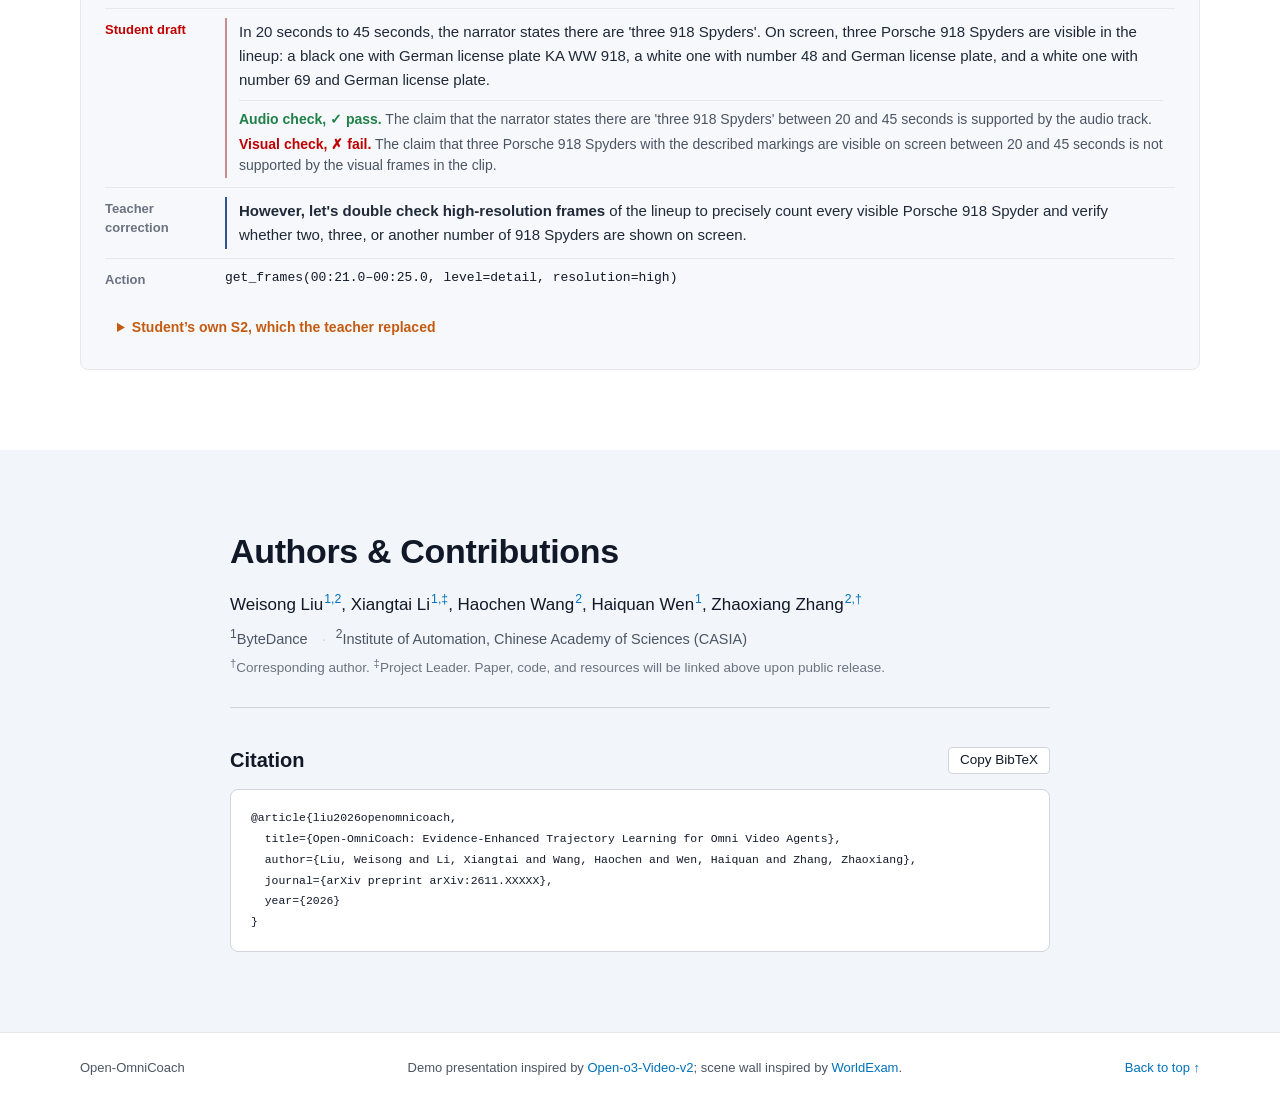
==== commit 9aae3bd2: "Credit Xiangtai Li as project leader" ====
--- a/index.html
+++ b/index.html
@@ -326,13 +326,13 @@
         <div class="authors-block">
           <h2 id="authors-title">Authors &amp; Contributions</h2>
           <p class="authors-list">
-            Weisong Liu<sup>1,2</sup>, Xiangtai Li<sup>1</sup>, Haochen Wang<sup>2</sup>, Haiquan Wen<sup>1</sup>, Zhaoxiang Zhang<sup>2,†</sup>
+            Weisong Liu<sup>1,2</sup>, Xiangtai Li<sup>1,‡</sup>, Haochen Wang<sup>2</sup>, Haiquan Wen<sup>1</sup>, Zhaoxiang Zhang<sup>2,†</sup>
           </p>
           <p class="affiliations-list">
             <span><sup>1</sup>ByteDance</span>
             <span><sup>2</sup>Institute of Automation, Chinese Academy of Sciences (CASIA)</span>
           </p>
-          <p class="correspondence-note"><sup>†</sup>Corresponding author. Paper, code, and resources will be linked above upon public release.</p>
+          <p class="correspondence-note"><sup>†</sup>Corresponding author. <sup>‡</sup>Project Leader. Paper, code, and resources will be linked above upon public release.</p>
         </div>
 
         <div id="bibtex">
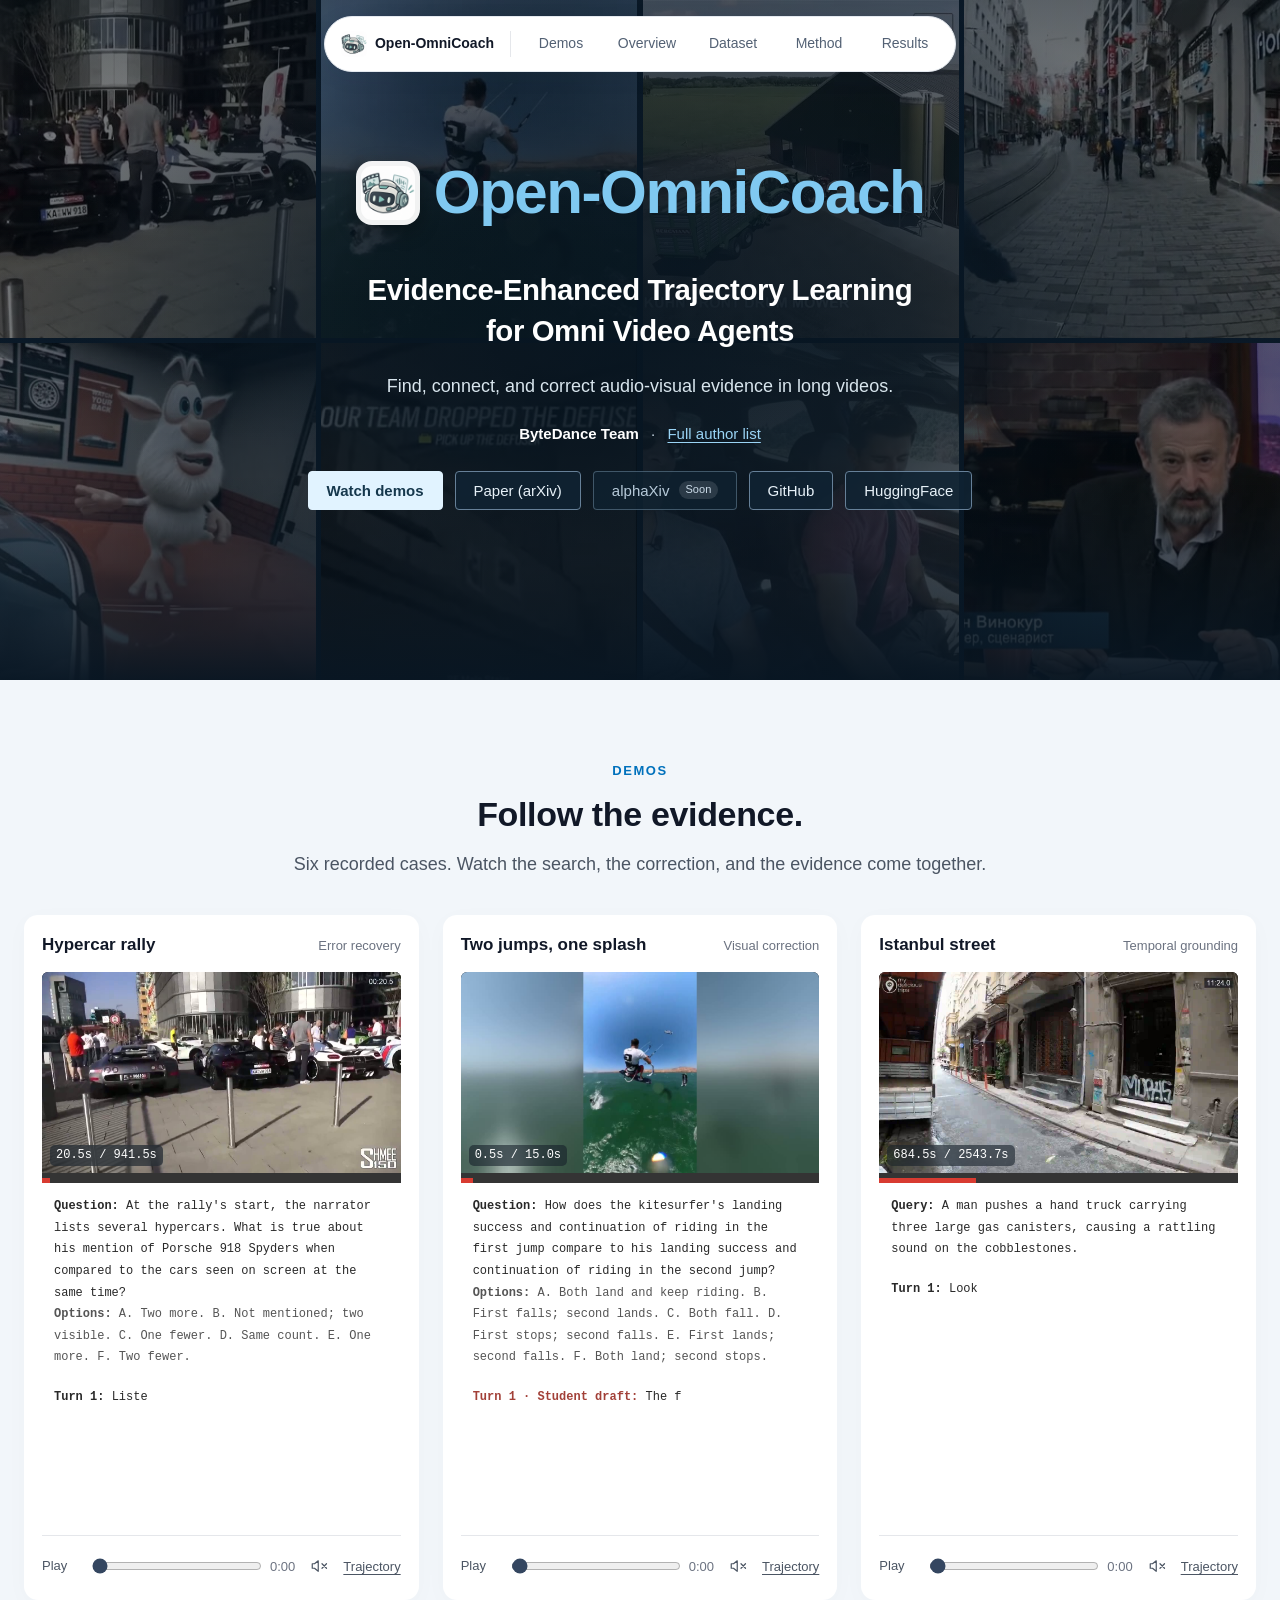
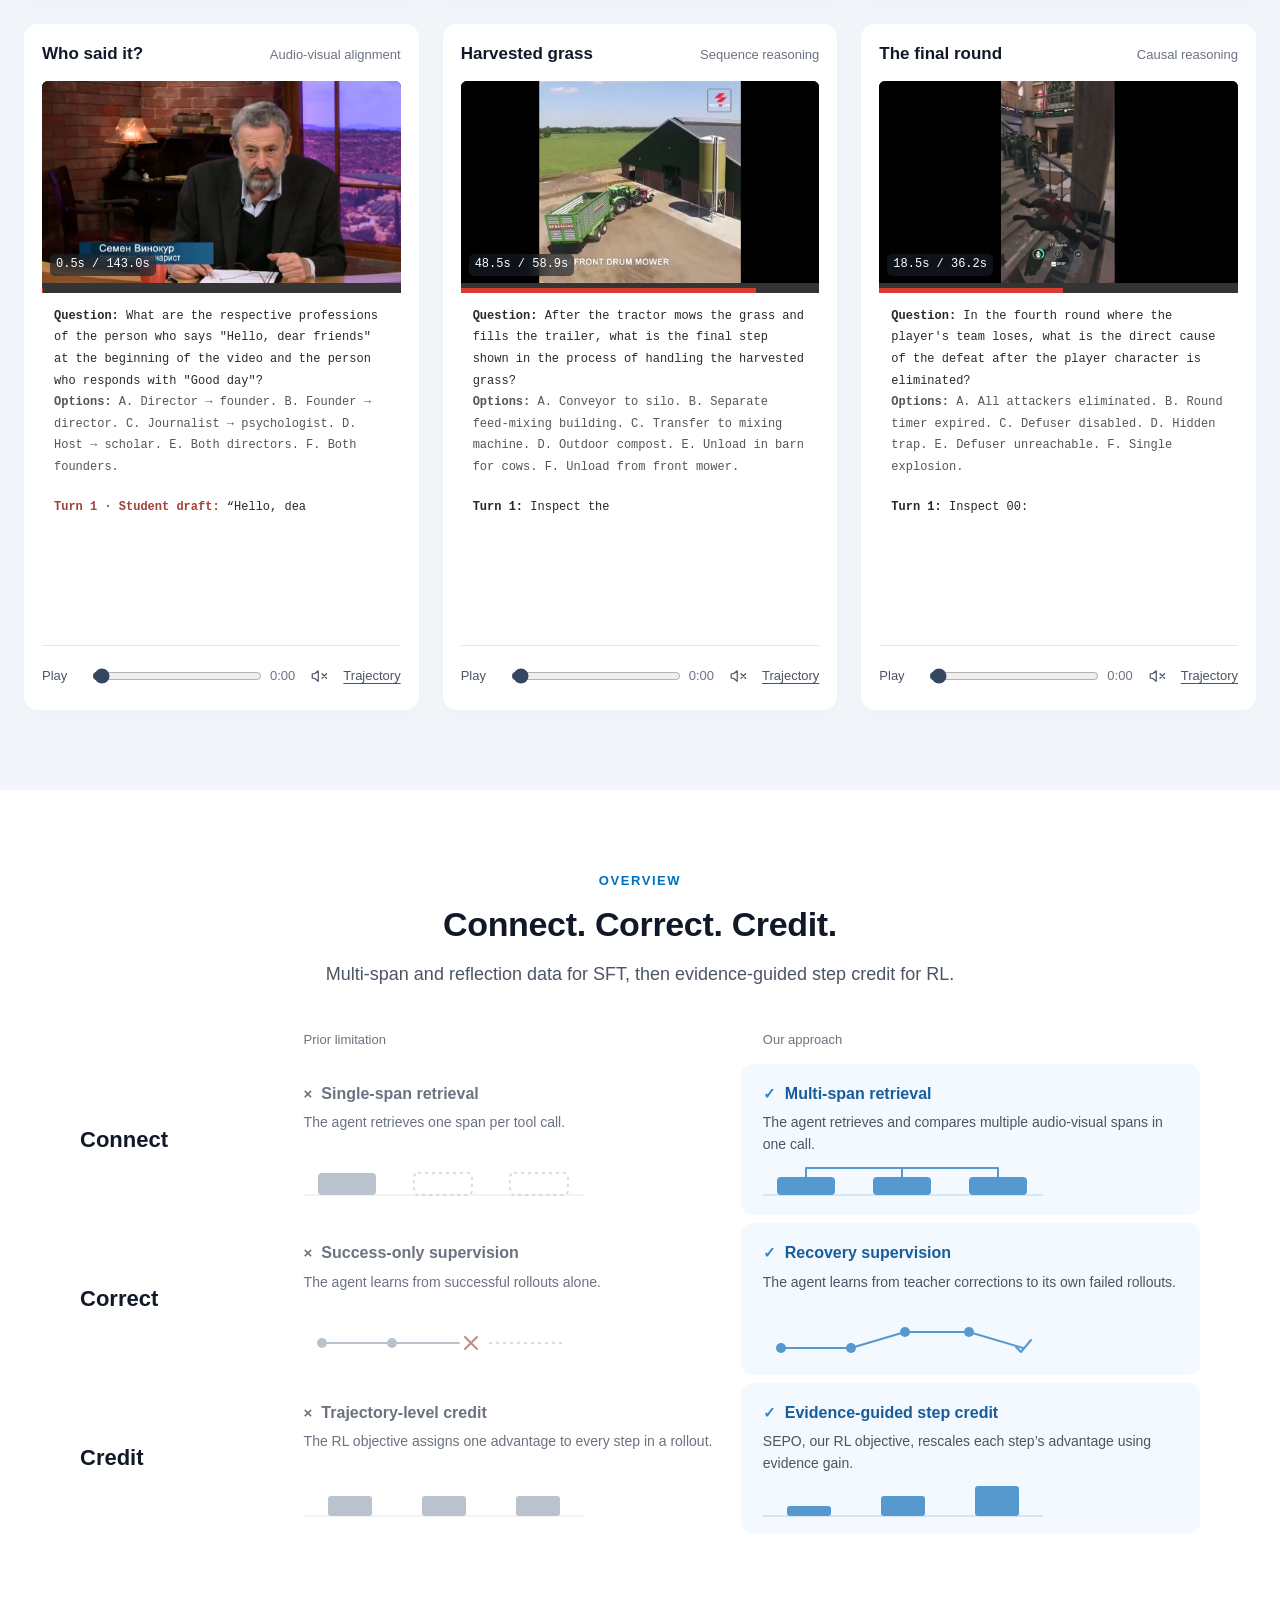
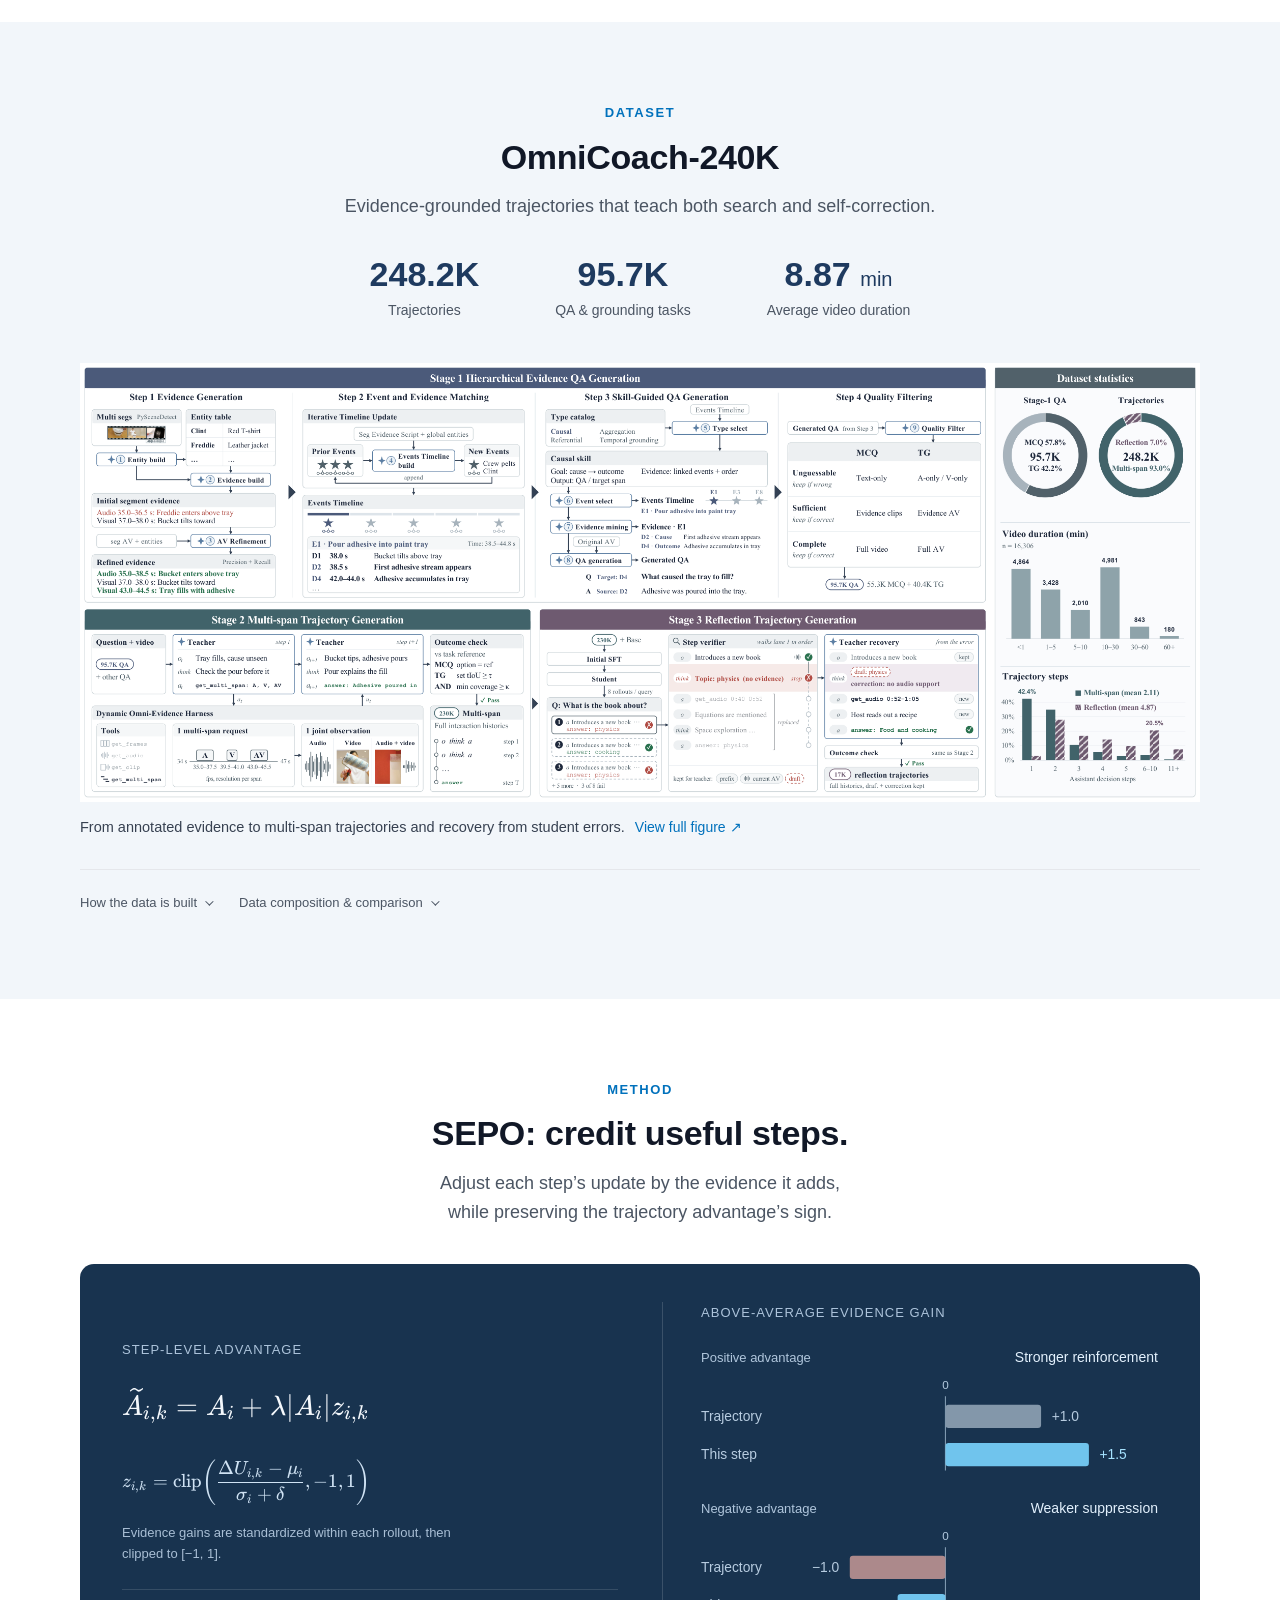
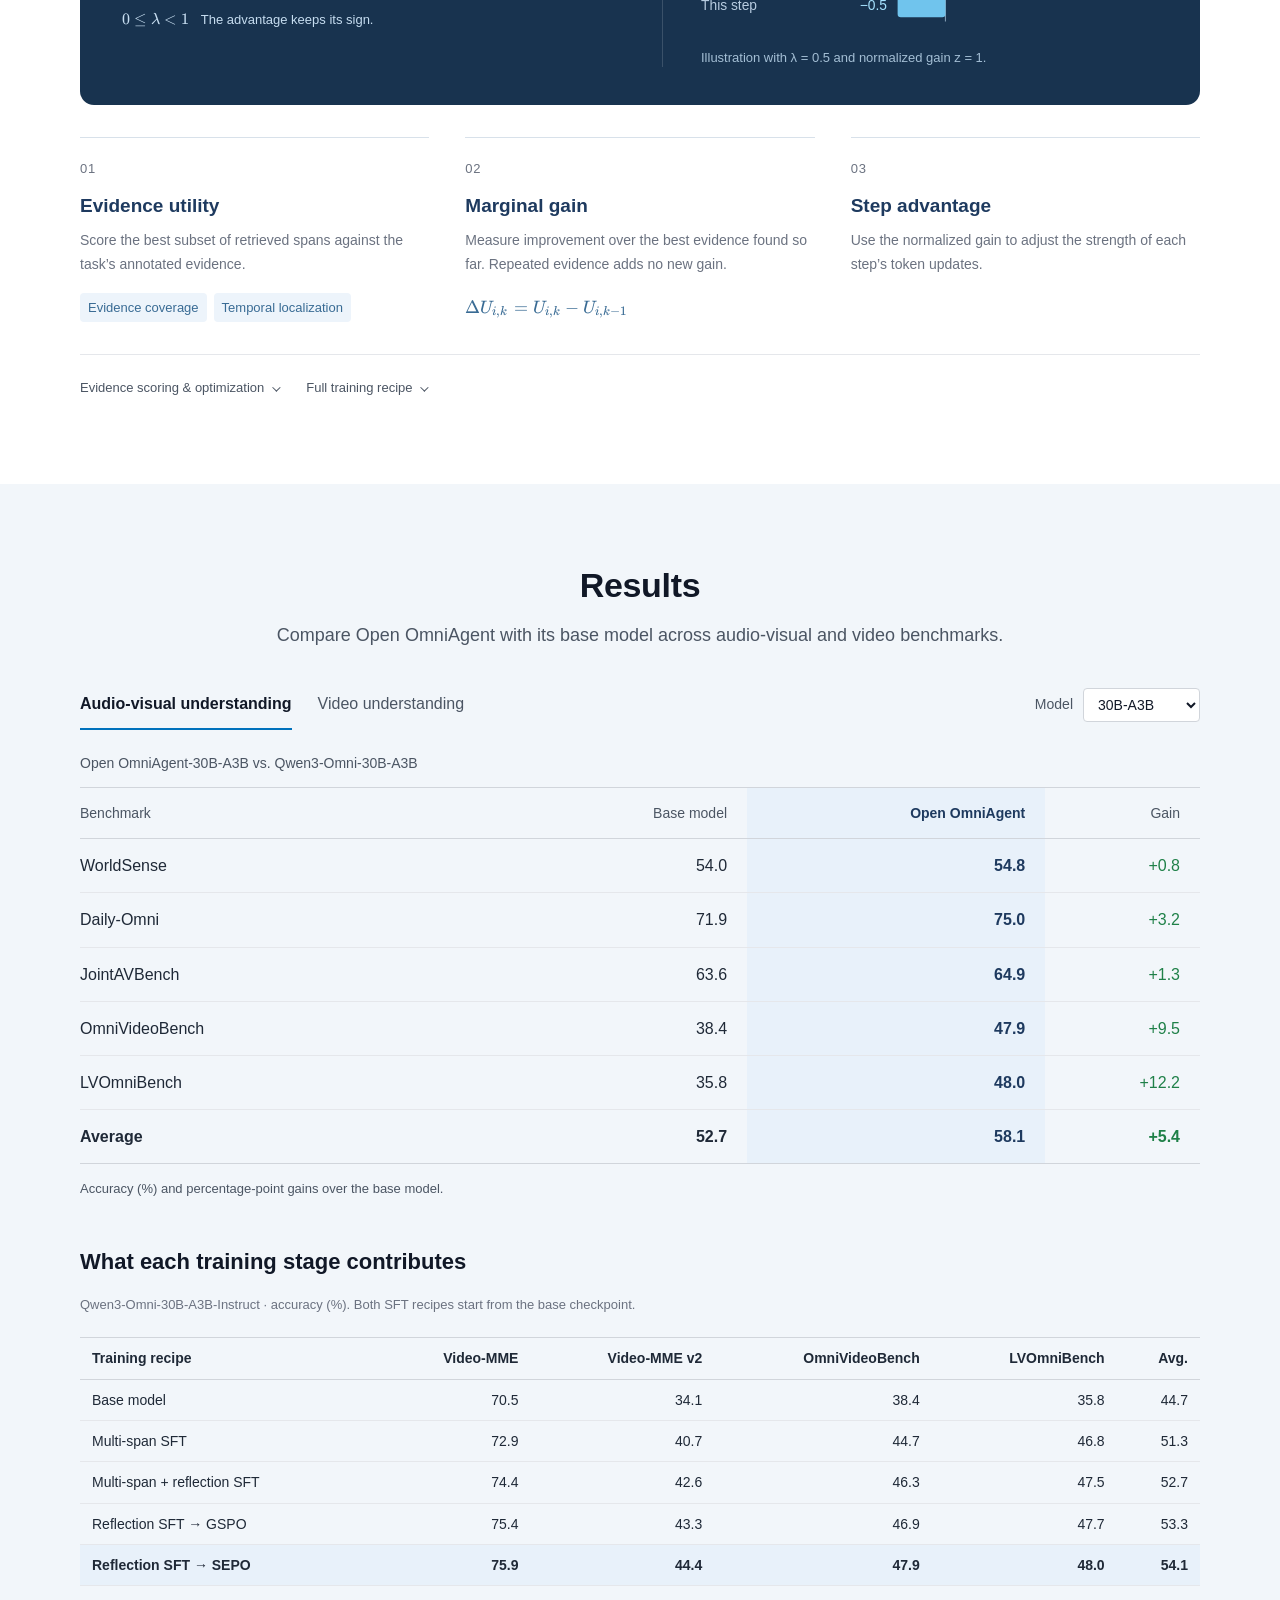
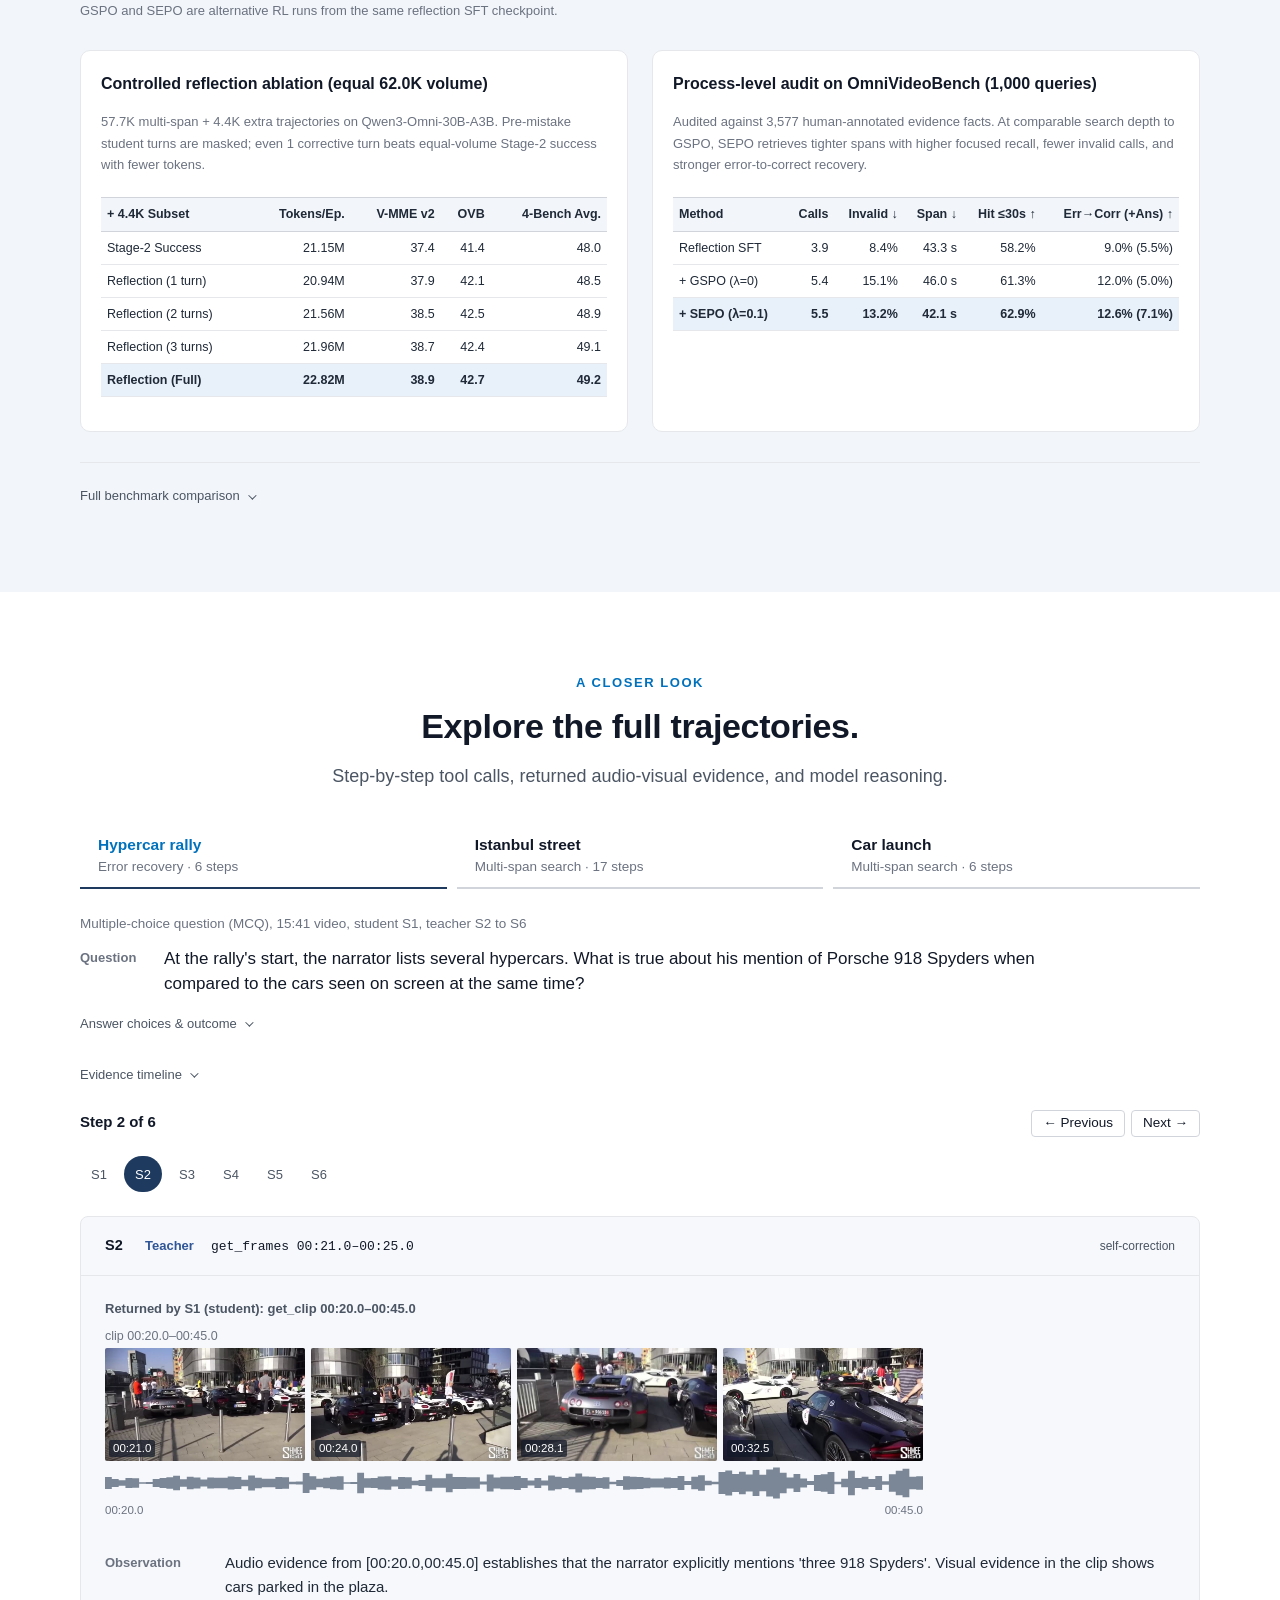
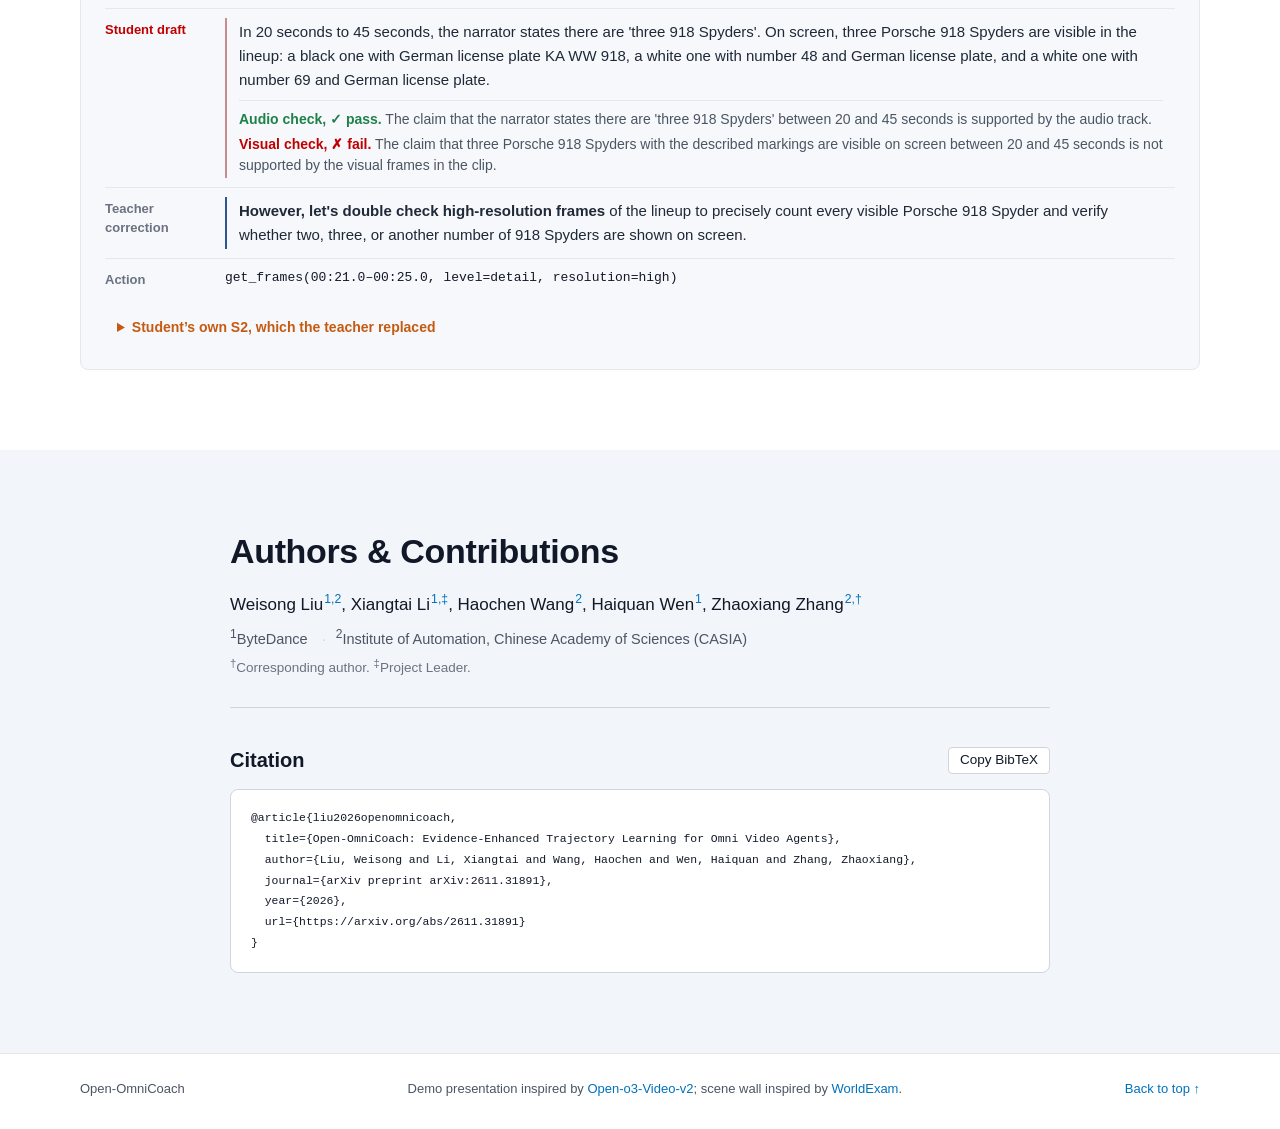
==== commit 36f68263: "Link the Open-OmniCoach arXiv paper" ====
--- a/index.html
+++ b/index.html
@@ -50,8 +50,7 @@
       <p class="paper-meta"><strong>ByteDance Team</strong> <span aria-hidden="true">·</span> <a href="#authors">Full author list</a></p>
       <div class="link-row">
         <a class="btn btn-primary" href="#demos">Watch demos</a>
-        <!-- Replace spans with <a class="btn" href="..."> once arXiv URL is live -->
-        <span class="btn is-pending" aria-disabled="true">Paper (arXiv)<span class="btn-tag">Soon</span></span>
+        <a class="btn" href="https://arxiv.org/abs/2611.31891" target="_blank" rel="noopener">Paper (arXiv)</a>
         <span class="btn is-pending" aria-disabled="true">alphaXiv<span class="btn-tag">Soon</span></span>
         <a class="btn" href="https://github.com/Open-OmniCoach/omnicoach" target="_blank" rel="noopener">GitHub</a>
         <a class="btn" href="https://huggingface.co/collections/Open-OmniCoach/open-omnicoach-6b02b581ecac90284c6009d9" target="_blank" rel="noopener">HuggingFace</a>
@@ -332,7 +331,7 @@
             <span><sup>1</sup>ByteDance</span>
             <span><sup>2</sup>Institute of Automation, Chinese Academy of Sciences (CASIA)</span>
           </p>
-          <p class="correspondence-note"><sup>†</sup>Corresponding author. <sup>‡</sup>Project Leader. Paper, code, and resources will be linked above upon public release.</p>
+          <p class="correspondence-note"><sup>†</sup>Corresponding author. <sup>‡</sup>Project Leader.</p>
         </div>
 
         <div id="bibtex">
@@ -343,8 +342,9 @@
           <pre class="bibtex-pre"><code id="bibtex-code">@article{liu2026openomnicoach,
   title={Open-OmniCoach: Evidence-Enhanced Trajectory Learning for Omni Video Agents},
   author={Liu, Weisong and Li, Xiangtai and Wang, Haochen and Wen, Haiquan and Zhang, Zhaoxiang},
-  journal={arXiv preprint arXiv:2611.XXXXX},
-  year={2026}
+  journal={arXiv preprint arXiv:2611.31891},
+  year={2026},
+  url={https://arxiv.org/abs/2611.31891}
 }</code></pre>
         </div>
       </div>
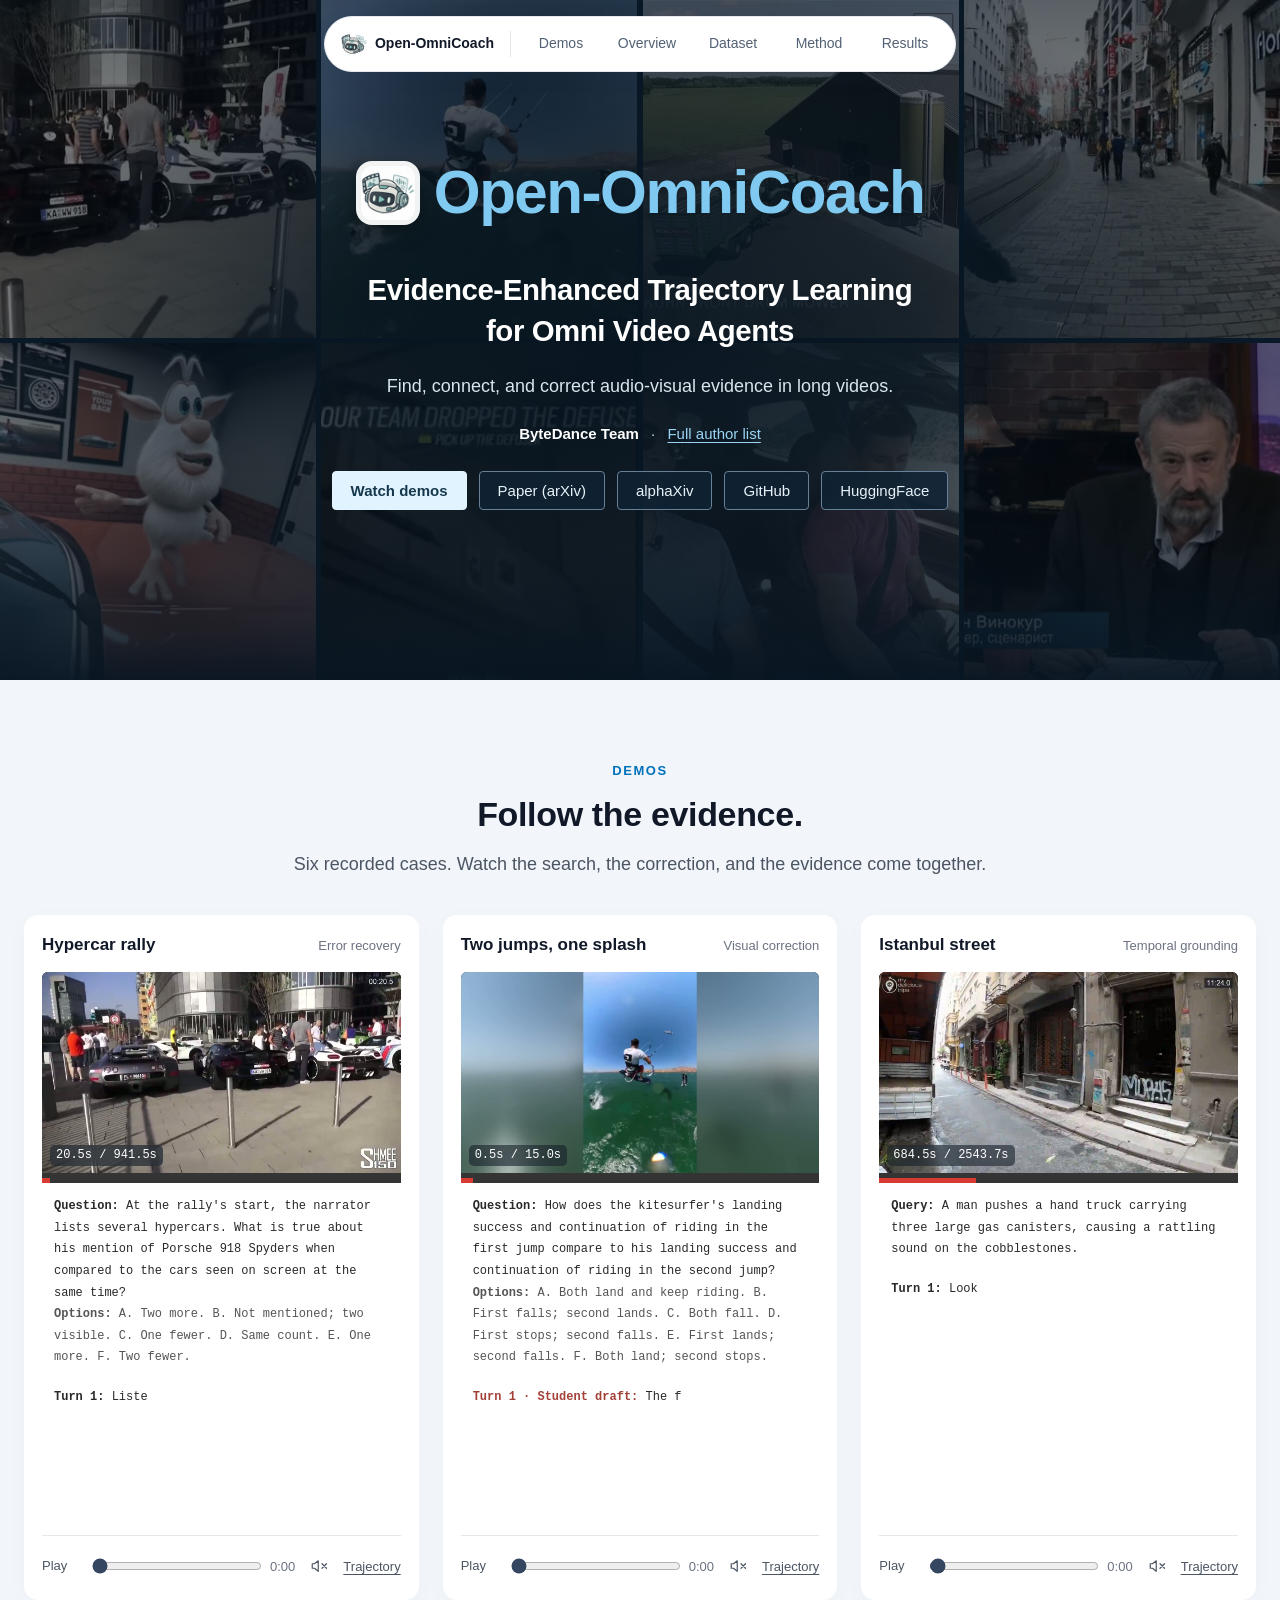
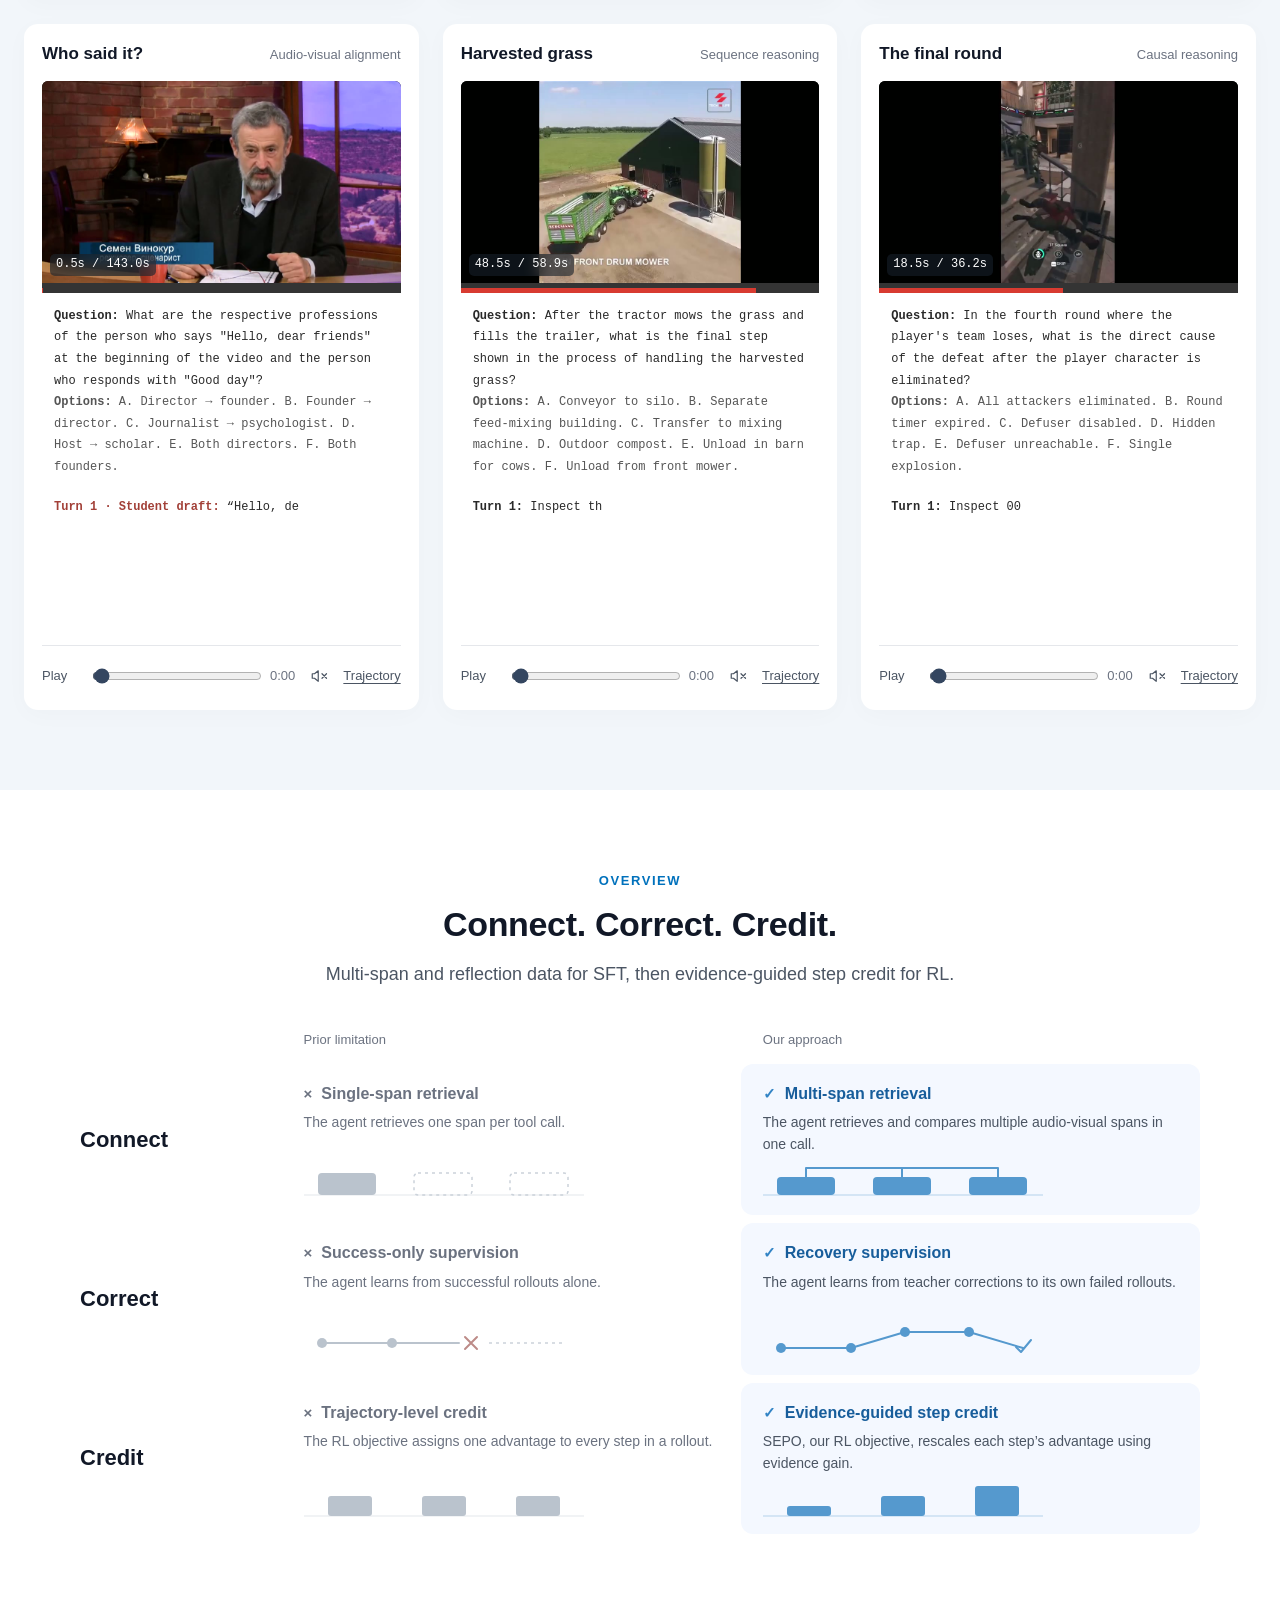
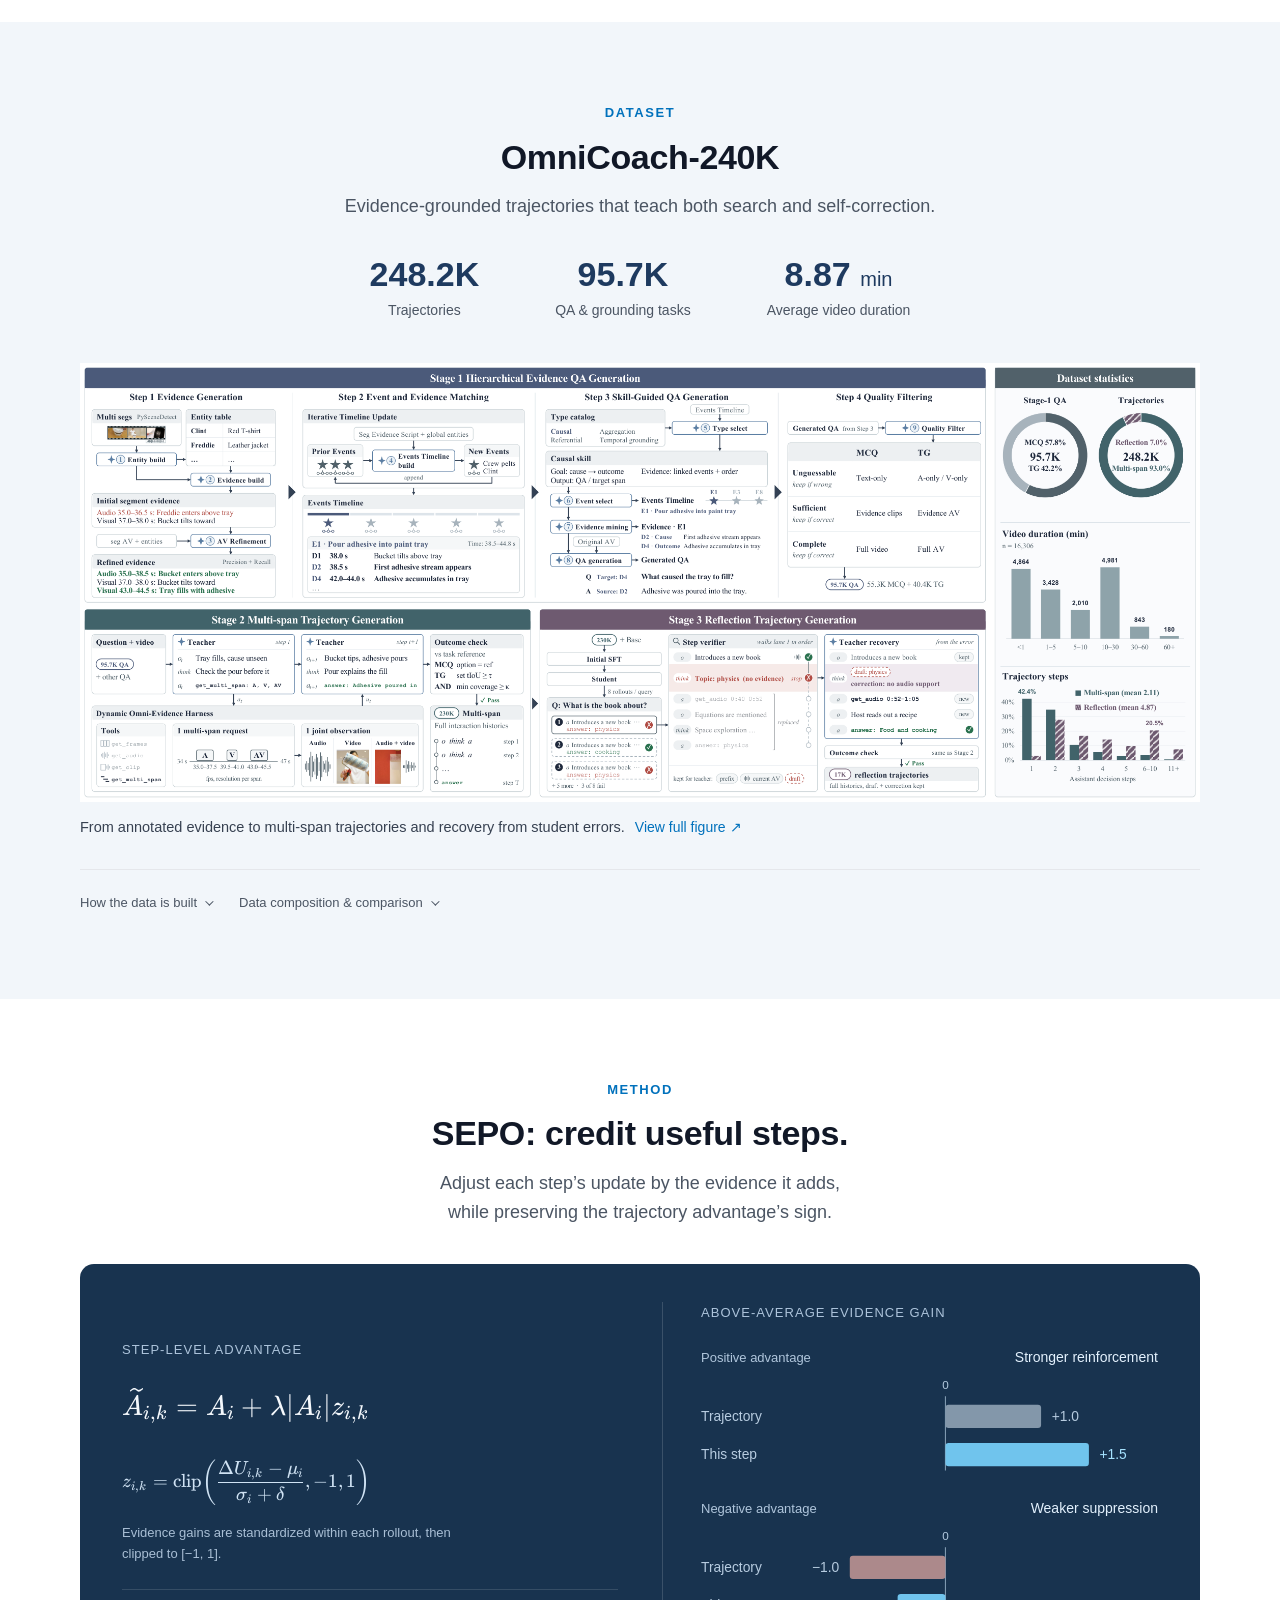
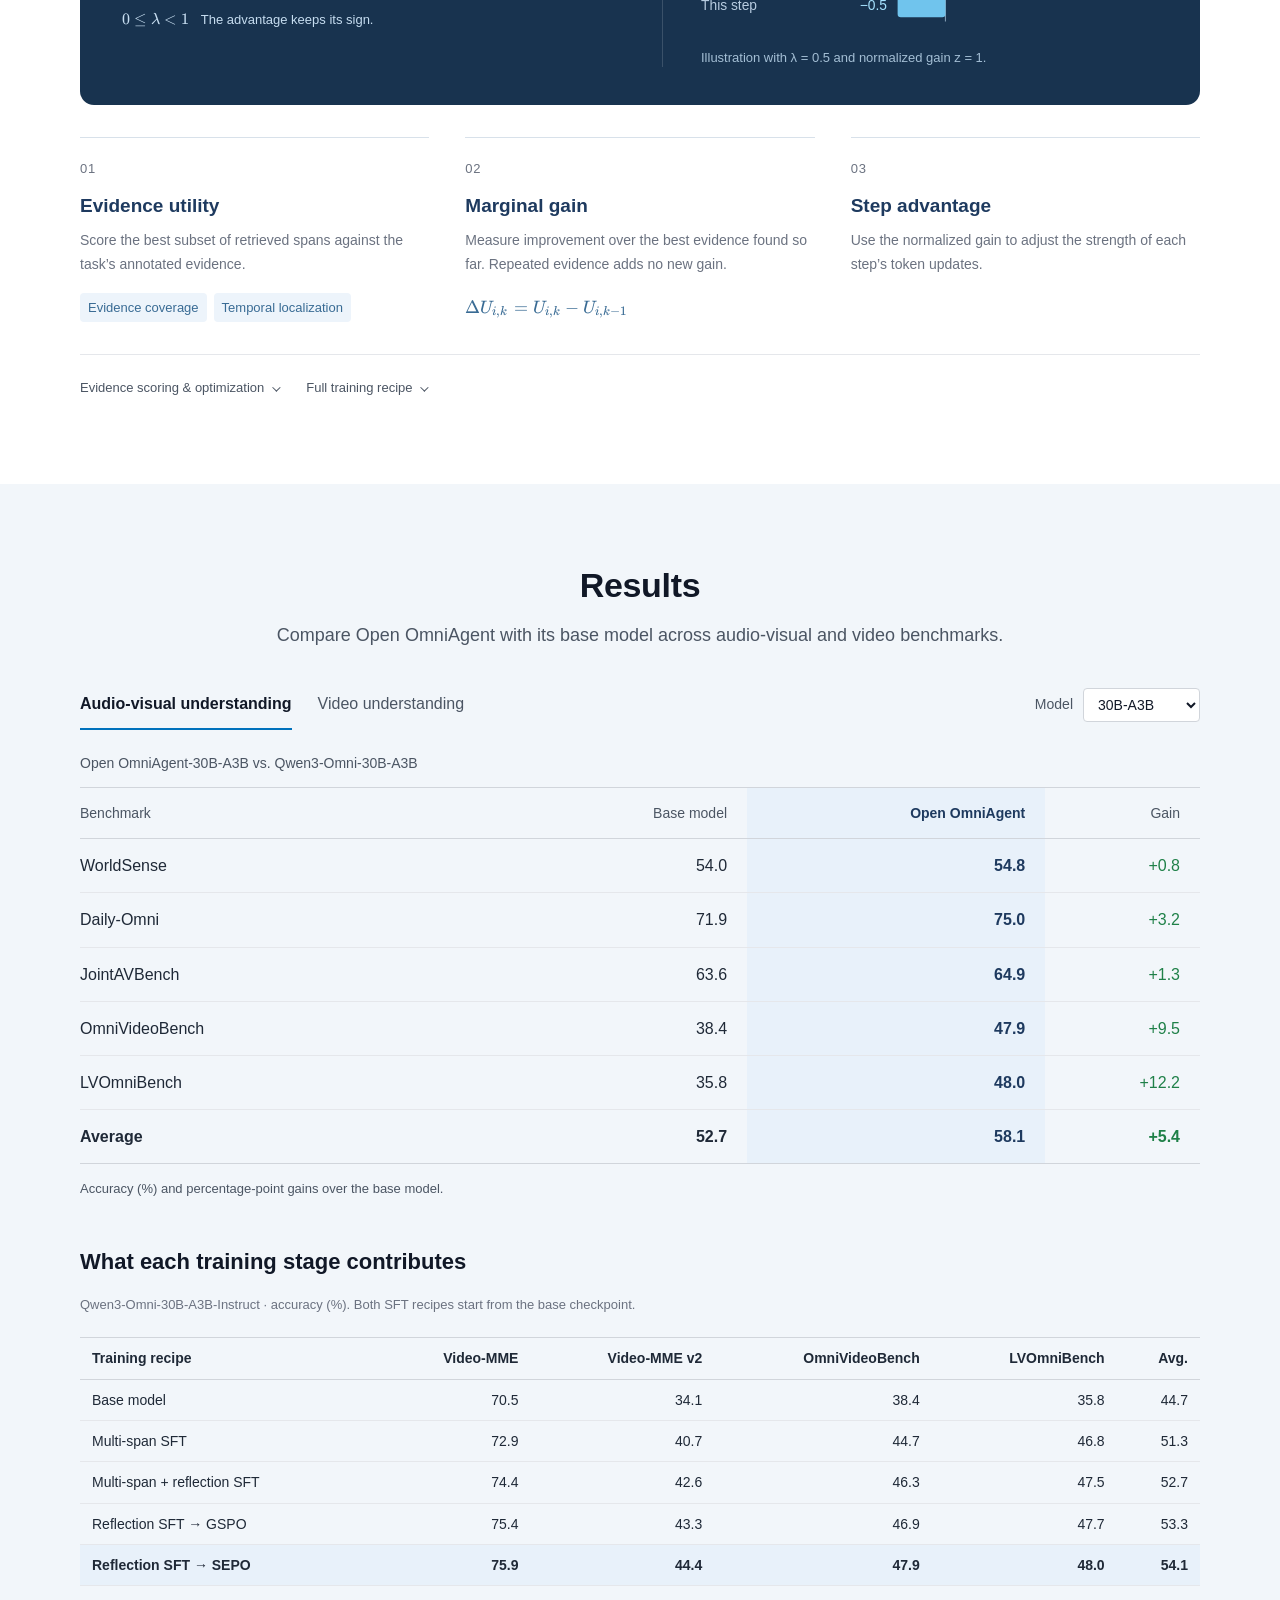
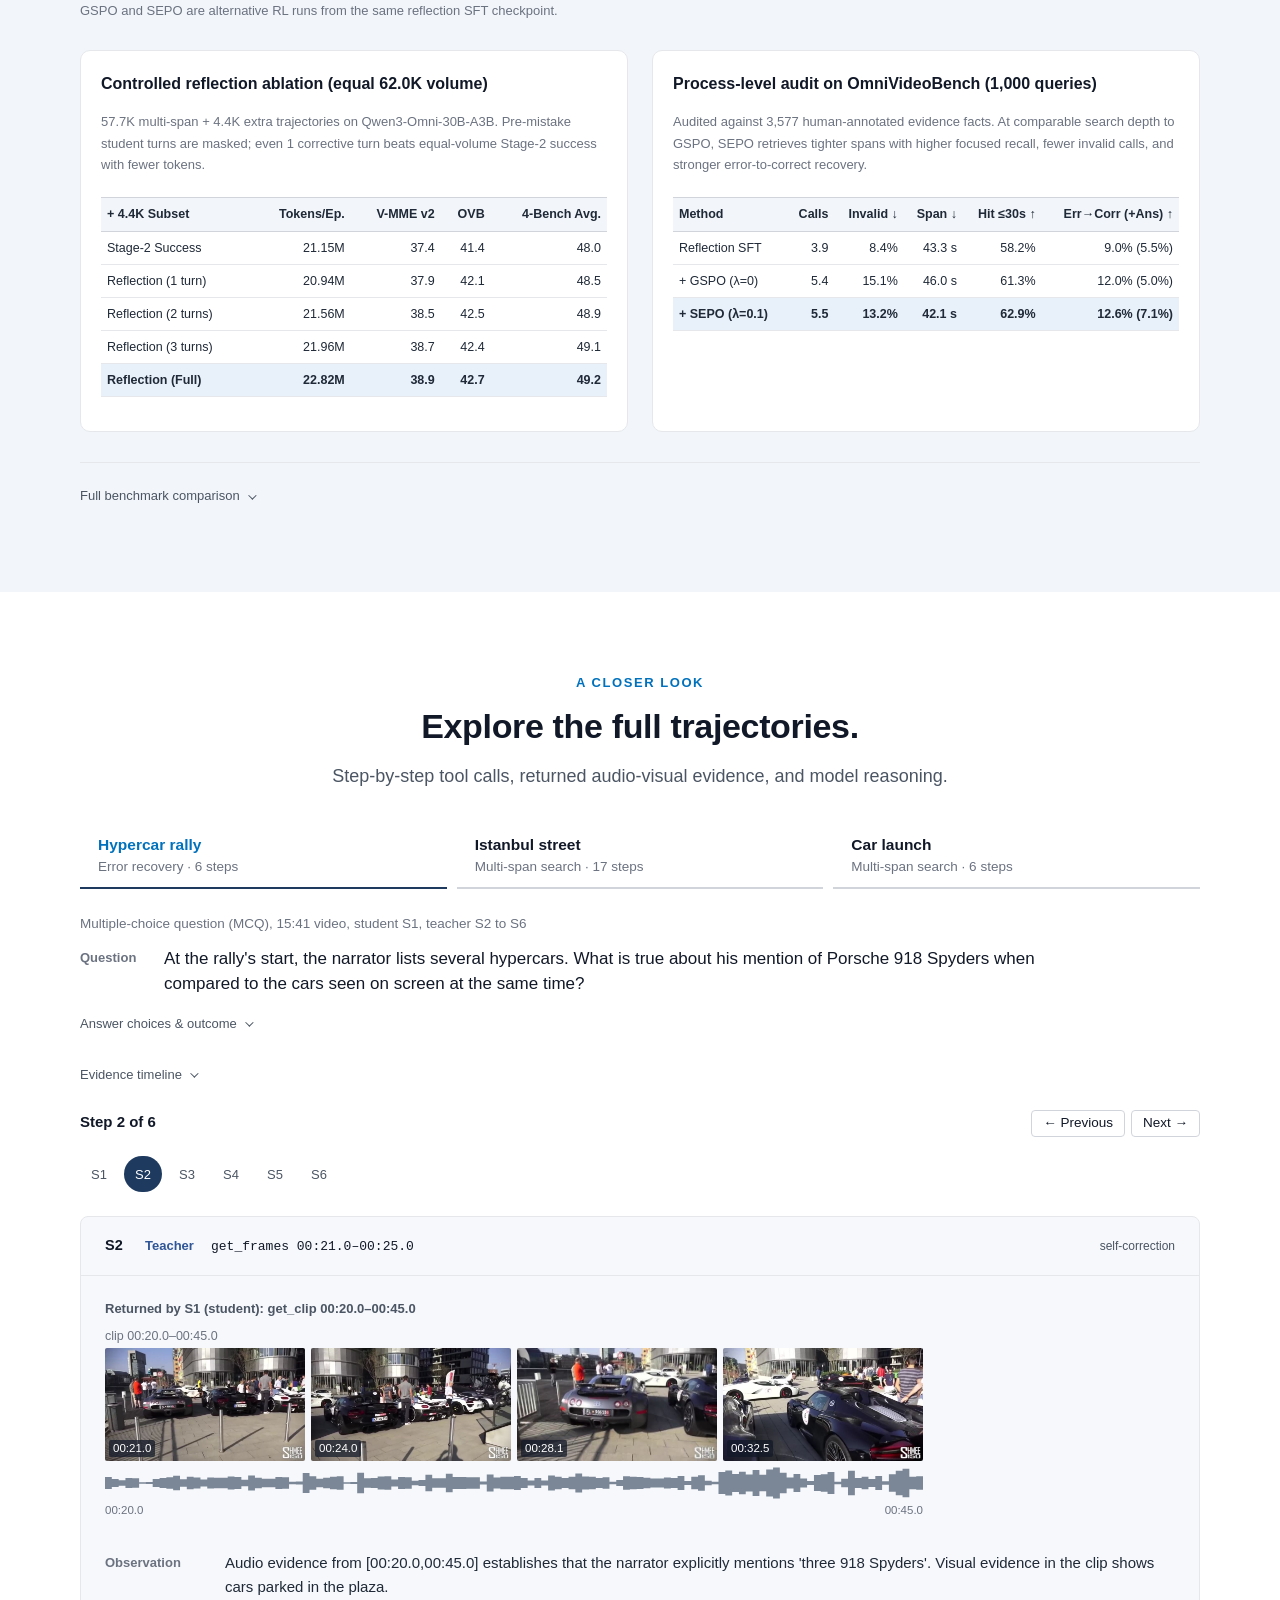
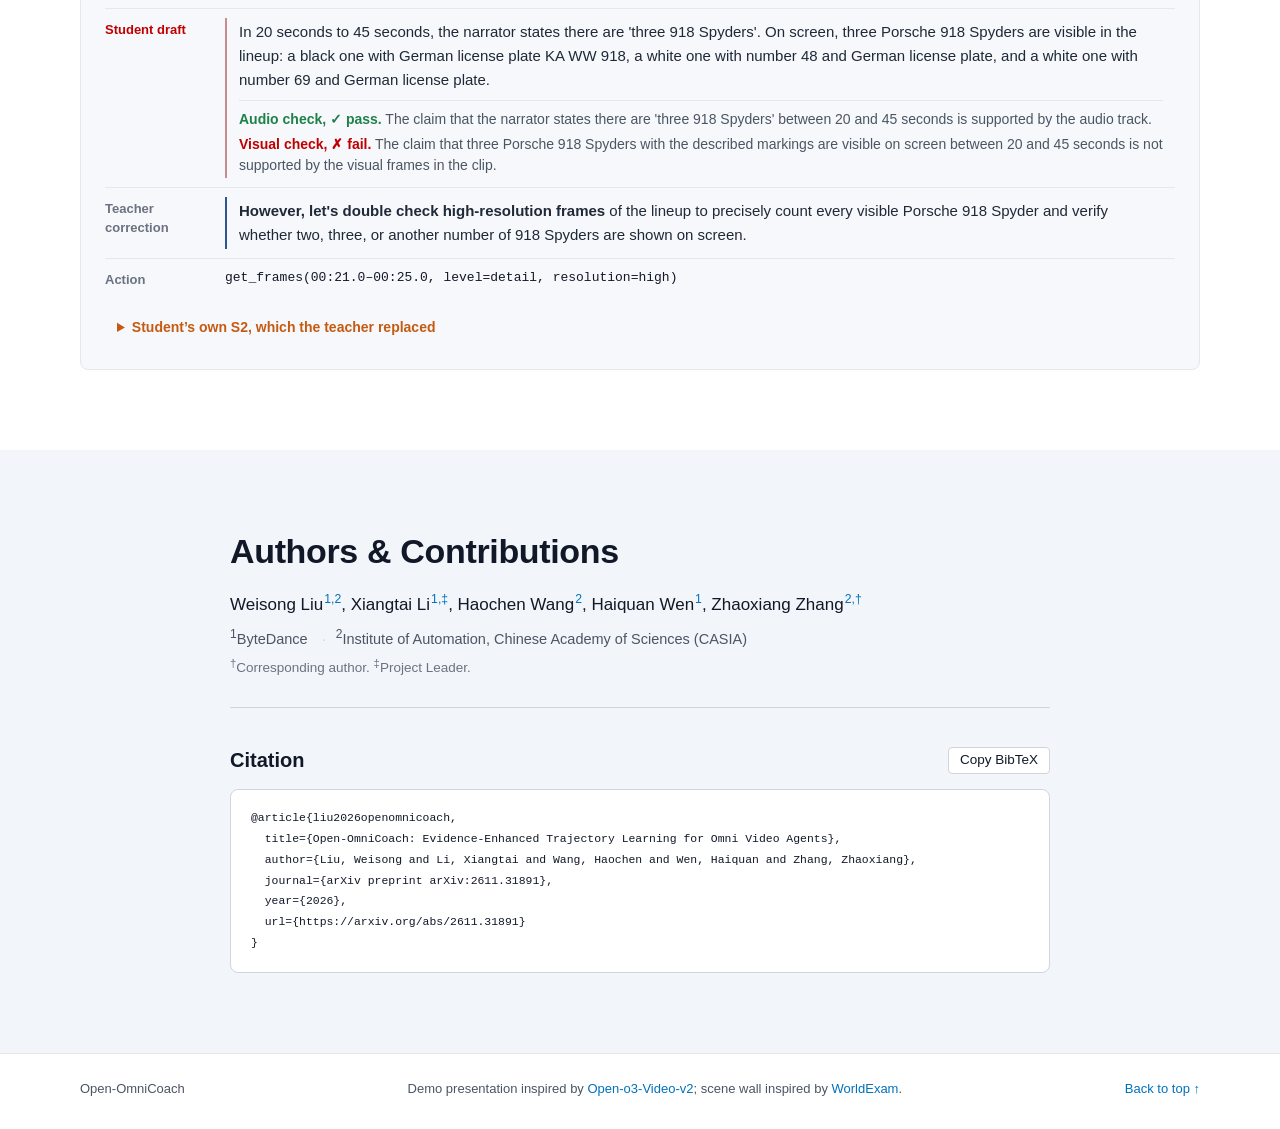
==== commit dc3ccaf7: "Enable the Open-OmniCoach alphaXiv link" ====
--- a/index.html
+++ b/index.html
@@ -51,7 +51,7 @@
       <div class="link-row">
         <a class="btn btn-primary" href="#demos">Watch demos</a>
         <a class="btn" href="https://arxiv.org/abs/2611.31891" target="_blank" rel="noopener">Paper (arXiv)</a>
-        <span class="btn is-pending" aria-disabled="true">alphaXiv<span class="btn-tag">Soon</span></span>
+        <a class="btn" href="https://www.alphaxiv.org/abs/2611.31891" target="_blank" rel="noopener">alphaXiv</a>
         <a class="btn" href="https://github.com/Open-OmniCoach/omnicoach" target="_blank" rel="noopener">GitHub</a>
         <a class="btn" href="https://huggingface.co/collections/Open-OmniCoach/open-omnicoach-6b02b581ecac90284c6009d9" target="_blank" rel="noopener">HuggingFace</a>
       </div>
